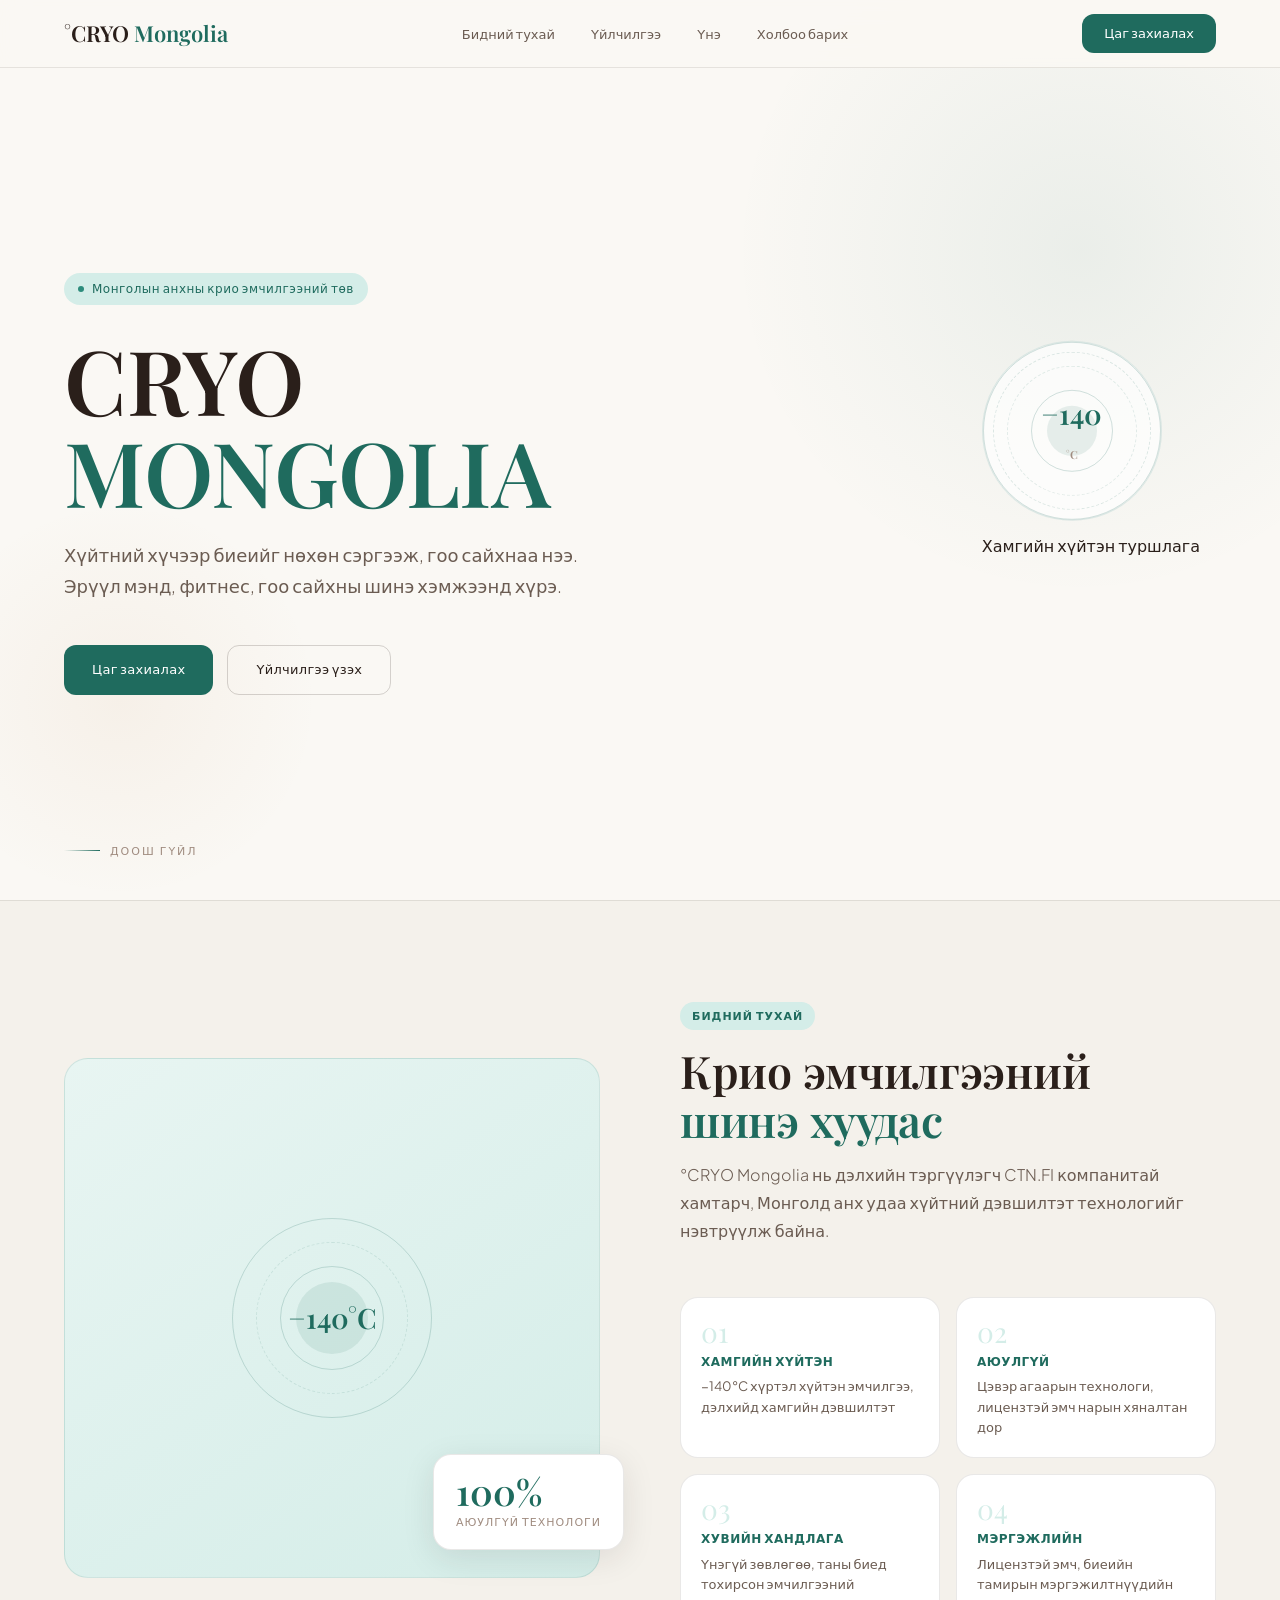
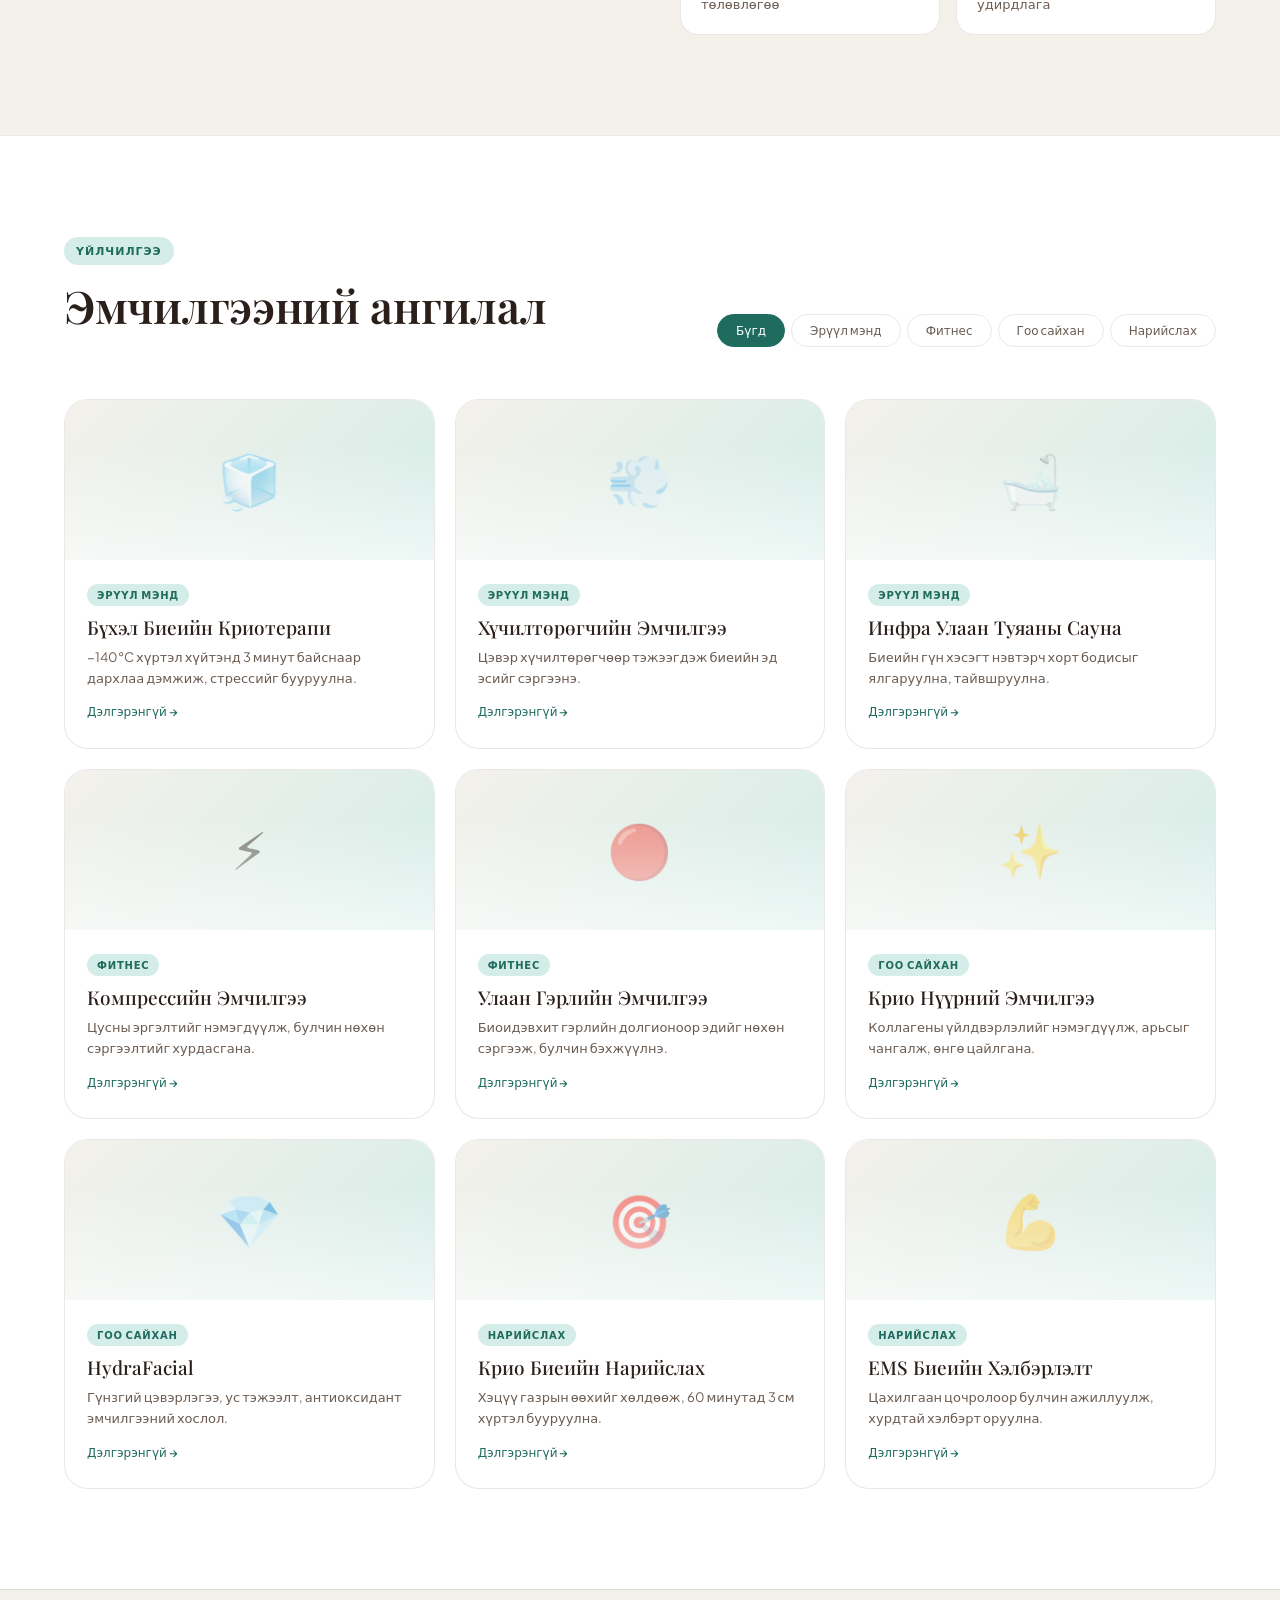
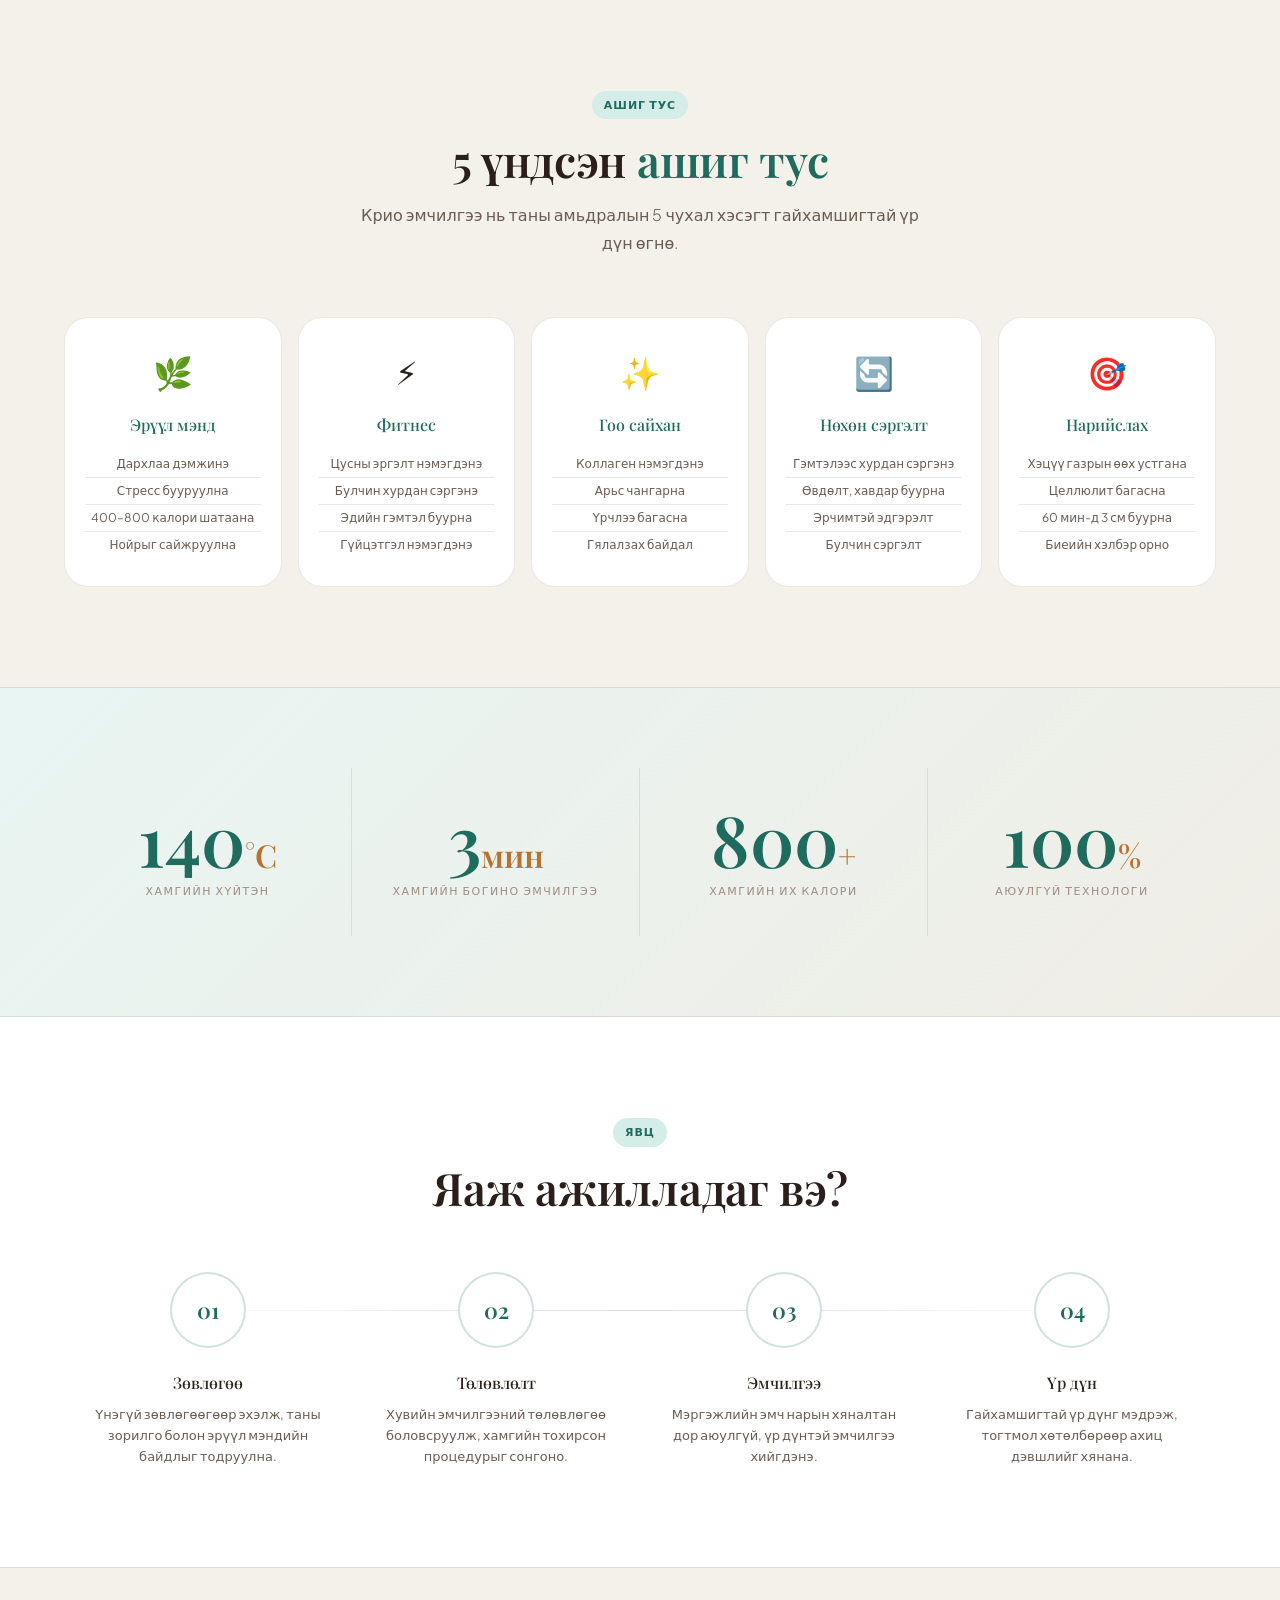
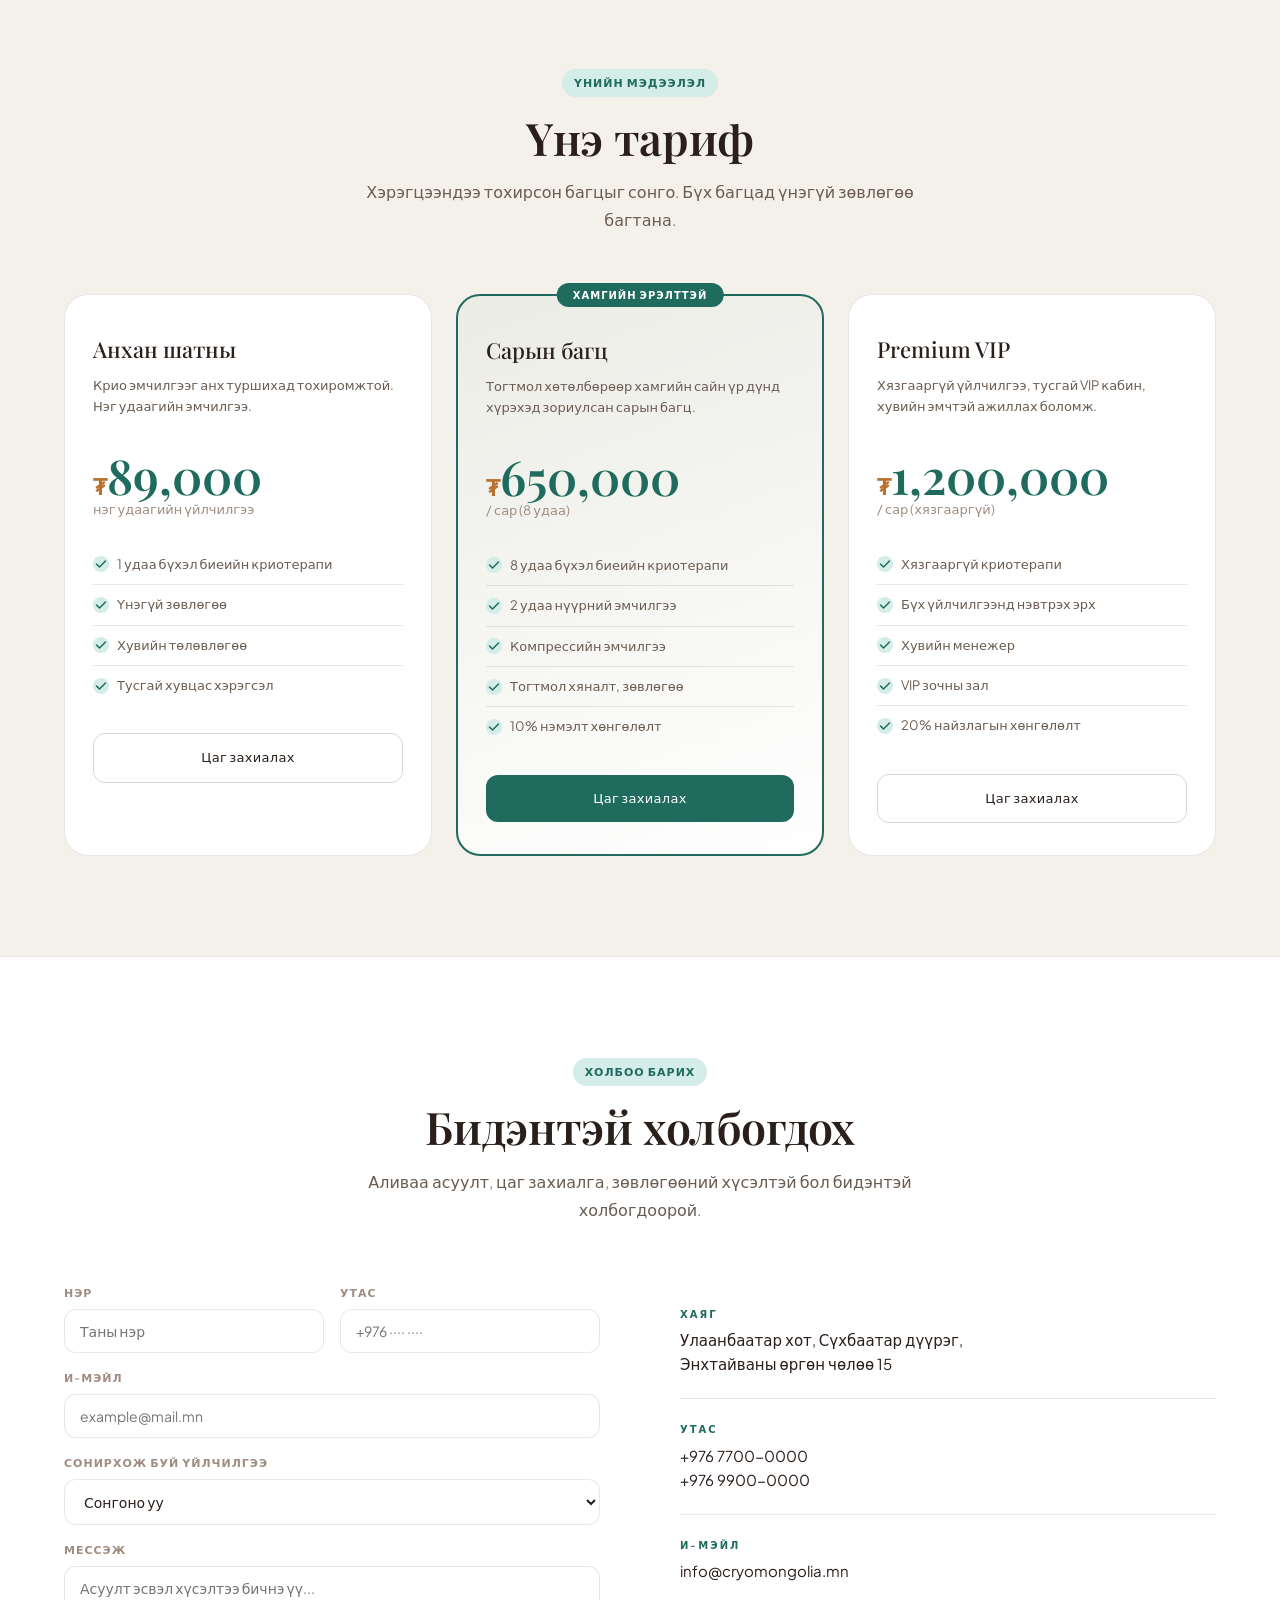
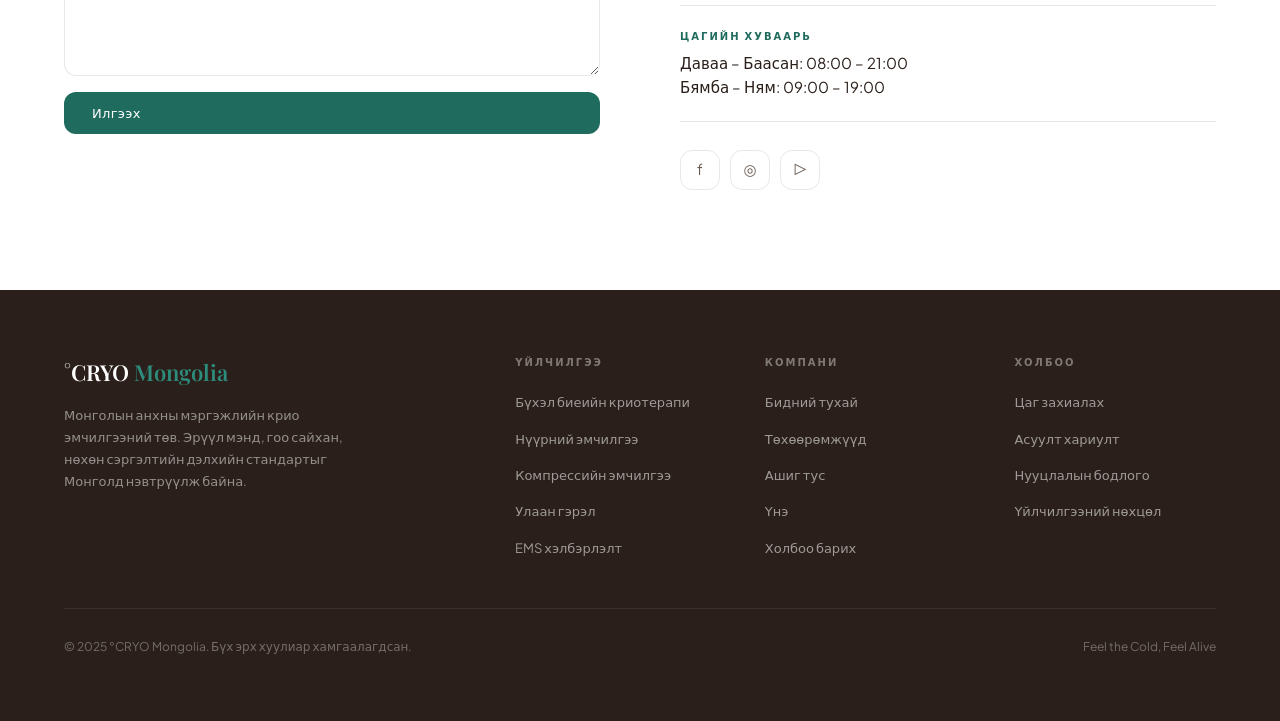
==== index.html @ fc8ba5b4 "Initial Cryo Mongolia website" ====
<!DOCTYPE html>
<html lang="mn">
<head>
  <meta charset="UTF-8"/>
  <meta name="viewport" content="width=device-width,initial-scale=1.0"/>
  <title>°CRYO Mongolia – Эрүүл мэнд · Гоо сайхан · Нөхөн сэргэлт</title>
  <link href="https://fonts.googleapis.com/css2?family=Playfair+Display:wght@400;500;600&family=Plus+Jakarta+Sans:wght@300;400;500;600&display=swap" rel="stylesheet"/>
  <link rel="stylesheet" href="index.css"/>
</head>
<body>

<nav id="navbar">
  <a href="#" class="nav-logo">°CRYO <span>Mongolia</span></a>
  <ul class="nav-links">
    <li><a href="#about">Бидний тухай</a></li>
    <li><a href="#treatments">Үйлчилгээ</a></li>
    <li><a href="#pricing">Үнэ</a></li>
    <li><a href="#contact">Холбоо барих</a></li>
  </ul>
  <a href="#" class="nav-cta" onclick="openModal();return false;">Цаг захиалах</a>
  <div class="hamburger" onclick="toggleMenu()" id="hamburger">
    <span></span><span></span><span></span>
  </div>
</nav>

<div class="mobile-menu" id="mobileMenu">
  <a href="#about" onclick="toggleMenu()">Бидний тухай</a>
  <a href="#treatments" onclick="toggleMenu()">Үйлчилгээ</a>
  <a href="#pricing" onclick="toggleMenu()">Үнэ</a>
  <a href="#contact" onclick="toggleMenu()">Холбоо барих</a>
  <a href="#" class="btn btn-primary" onclick="openModal();toggleMenu();return false;">Цаг захиалах</a>
</div>

<!-- HERO -->
<section class="hero" id="home">
  <div class="hero-bg-shape s1"></div>
  <div class="hero-bg-shape s2"></div>
  <div id="particles" style="position:absolute;inset:0;pointer-events:none;"></div>
  <div class="hero-inner">
    <div class="hero-chip">Монголын анхны крио эмчилгээний төв</div>
    <h1 class="hero-title">CRYO<br><span class="accent">MONGOLIA</span></h1>
    <p class="hero-sub">Хүйтний хүчээр биеийг нөхөн сэргээж, гоо сайхнаа нээ. Эрүүл мэнд, фитнес, гоо сайхны шинэ хэмжээнд хүрэ.</p>
    <div class="hero-actions">
      <a href="#" class="btn btn-primary" onclick="openModal();return false;">Цаг захиалах</a>
      <a href="#treatments" class="btn btn-outline">Үйлчилгээ үзэх</a>
    </div>
  </div>
  <div class="hero-temp-badge">
    <div class="temp-ring">
      <div class="cryo-ring"></div>
      <div class="cryo-ring"></div>
      <div class="cryo-ring"></div>
      <div class="cryo-core">
        <div class="cryo-temp">−140<br><small style="font-size:.4em;color:var(--text-muted)">°C</small></div>
      </div>
    </div>
    <div class="t-unit" style="margin-top:12px;">Хамгийн хүйтэн туршлага</div>
  </div>
  <div class="hero-scroll-hint"><div class="scroll-line"></div>Доош гүйл</div>
</section>

<!-- ABOUT -->
<section class="section alt" id="about">
  <div class="about">
    <div class="about-visual reveal">
      <div class="about-card-main">
        <div class="cryo-anim">
          <div class="cryo-ring"></div><div class="cryo-ring"></div><div class="cryo-ring"></div>
          <div class="cryo-core"><div class="cryo-temp">−140°C</div></div>
        </div>
      </div>
      <div class="about-float-badge">
        <div class="fb-num">100%</div>
        <div class="fb-label">Аюулгүй технологи</div>
      </div>
    </div>
    <div class="reveal">
      <div class="section-chip">Бидний тухай</div>
      <h2 class="section-title">Крио эмчилгээний <span class="accent">шинэ хуудас</span></h2>
      <p class="section-desc">°CRYO Mongolia нь дэлхийн тэргүүлэгч CTN.FI компанитай хамтарч, Монголд анх удаа хүйтний дэвшилтэт технологийг нэвтрүүлж байна.</p>
      <div class="pillars">
        <div class="pillar"><div class="pillar-num">01</div><h4>Хамгийн хүйтэн</h4><p>−140°C хүртэл хүйтэн эмчилгээ, дэлхийд хамгийн дэвшилтэт</p></div>
        <div class="pillar"><div class="pillar-num">02</div><h4>Аюулгүй</h4><p>Цэвэр агаарын технологи, лицензтэй эмч нарын хяналтан дор</p></div>
        <div class="pillar"><div class="pillar-num">03</div><h4>Хувийн хандлага</h4><p>Үнэгүй зөвлөгөө, таны биед тохирсон эмчилгээний төлөвлөгөө</p></div>
        <div class="pillar"><div class="pillar-num">04</div><h4>Мэргэжлийн</h4><p>Лицензтэй эмч, биеийн тамирын мэргэжилтнүүдийн удирдлага</p></div>
      </div>
    </div>
  </div>
</section>

<!-- TREATMENTS -->
<section class="section white" id="treatments">
  <div class="treatments-header reveal">
    <div>
      <div class="section-chip">Үйлчилгээ</div>
      <h2 class="section-title">Эмчилгээний ангилал</h2>
    </div>
    <div class="tab-row">
      <button class="tab-btn active" onclick="filterTreatments('all',this)">Бүгд</button>
      <button class="tab-btn" onclick="filterTreatments('wellness',this)">Эрүүл мэнд</button>
      <button class="tab-btn" onclick="filterTreatments('fitness',this)">Фитнес</button>
      <button class="tab-btn" onclick="filterTreatments('beauty',this)">Гоо сайхан</button>
      <button class="tab-btn" onclick="filterTreatments('slim',this)">Нарийслах</button>
    </div>
  </div>
  <div class="treatment-grid reveal">
    <div class="treatment-card active-card" data-cat="wellness"><div class="card-visual"><span class="card-icon">🧊</span></div><div class="card-body"><span class="card-tag">Эрүүл мэнд</span><div class="card-title">Бүхэл Биеийн Криотерапи</div><p class="card-desc">−140°C хүртэл хүйтэнд 3 минут байснаар дархлаа дэмжиж, стрессийг бууруулна.</p><a class="card-link" href="hub.html">Дэлгэрэнгүй →</a></div></div>
    <div class="treatment-card active-card" data-cat="wellness"><div class="card-visual"><span class="card-icon">💨</span></div><div class="card-body"><span class="card-tag">Эрүүл мэнд</span><div class="card-title">Хүчилтөрөгчийн Эмчилгээ</div><p class="card-desc">Цэвэр хүчилтөрөгчөөр тэжээгдэж биеийн эд эсийг сэргээнэ.</p><a class="card-link" href="hub.html">Дэлгэрэнгүй →</a></div></div>
    <div class="treatment-card active-card" data-cat="wellness"><div class="card-visual"><span class="card-icon">🛁</span></div><div class="card-body"><span class="card-tag">Эрүүл мэнд</span><div class="card-title">Инфра Улаан Туяаны Сауна</div><p class="card-desc">Биеийн гүн хэсэгт нэвтэрч хорт бодисыг ялгаруулна, тайвшруулна.</p><a class="card-link" href="hub.html">Дэлгэрэнгүй →</a></div></div>
    <div class="treatment-card active-card" data-cat="fitness"><div class="card-visual"><span class="card-icon">⚡</span></div><div class="card-body"><span class="card-tag">Фитнес</span><div class="card-title">Компрессийн Эмчилгээ</div><p class="card-desc">Цусны эргэлтийг нэмэгдүүлж, булчин нөхөн сэргээлтийг хурдасгана.</p><a class="card-link" href="hub.html">Дэлгэрэнгүй →</a></div></div>
    <div class="treatment-card active-card" data-cat="fitness"><div class="card-visual"><span class="card-icon">🔴</span></div><div class="card-body"><span class="card-tag">Фитнес</span><div class="card-title">Улаан Гэрлийн Эмчилгээ</div><p class="card-desc">Биоидэвхит гэрлийн долгионоор эдийг нөхөн сэргээж, булчин бэхжүүлнэ.</p><a class="card-link" href="hub.html">Дэлгэрэнгүй →</a></div></div>
    <div class="treatment-card active-card" data-cat="beauty"><div class="card-visual"><span class="card-icon">✨</span></div><div class="card-body"><span class="card-tag">Гоо сайхан</span><div class="card-title">Крио Нүүрний Эмчилгээ</div><p class="card-desc">Коллагены үйлдвэрлэлийг нэмэгдүүлж, арьсыг чангалж, өнгө цайлгана.</p><a class="card-link" href="hub.html">Дэлгэрэнгүй →</a></div></div>
    <div class="treatment-card active-card" data-cat="beauty"><div class="card-visual"><span class="card-icon">💎</span></div><div class="card-body"><span class="card-tag">Гоо сайхан</span><div class="card-title">HydraFacial</div><p class="card-desc">Гүнзгий цэвэрлэгээ, ус тэжээлт, антиоксидант эмчилгээний хослол.</p><a class="card-link" href="hub.html">Дэлгэрэнгүй →</a></div></div>
    <div class="treatment-card active-card" data-cat="slim"><div class="card-visual"><span class="card-icon">🎯</span></div><div class="card-body"><span class="card-tag">Нарийслах</span><div class="card-title">Крио Биеийн Нарийслах</div><p class="card-desc">Хэцүү газрын өөхийг хөлдөөж, 60 минутад 3 см хүртэл бууруулна.</p><a class="card-link" href="hub.html">Дэлгэрэнгүй →</a></div></div>
    <div class="treatment-card active-card" data-cat="slim"><div class="card-visual"><span class="card-icon">💪</span></div><div class="card-body"><span class="card-tag">Нарийслах</span><div class="card-title">EMS Биеийн Хэлбэрлэлт</div><p class="card-desc">Цахилгаан цочролоор булчин ажиллуулж, хурдтай хэлбэрт оруулна.</p><a class="card-link" href="hub.html">Дэлгэрэнгүй →</a></div></div>
  </div>
</section>

<!-- BENEFITS -->
<section class="section alt" id="benefits">
  <div style="text-align:center;" class="reveal">
    <div class="section-chip">Ашиг тус</div>
    <h2 class="section-title">5 үндсэн <span class="accent">ашиг тус</span></h2>
    <p class="section-desc" style="margin:0 auto 0;">Крио эмчилгээ нь таны амьдралын 5 чухал хэсэгт гайхамшигтай үр дүн өгнө.</p>
  </div>
  <div class="benefits-grid reveal">
    <div class="benefit-item"><span class="benefit-icon">🌿</span><div class="benefit-title">Эрүүл мэнд</div><ul class="benefit-list"><li>Дархлаа дэмжинэ</li><li>Стресс бууруулна</li><li>400–800 калори шатаана</li><li>Нойрыг сайжруулна</li></ul></div>
    <div class="benefit-item"><span class="benefit-icon">⚡</span><div class="benefit-title">Фитнес</div><ul class="benefit-list"><li>Цусны эргэлт нэмэгдэнэ</li><li>Булчин хурдан сэргэнэ</li><li>Эдийн гэмтэл буурна</li><li>Гүйцэтгэл нэмэгдэнэ</li></ul></div>
    <div class="benefit-item"><span class="benefit-icon">✨</span><div class="benefit-title">Гоо сайхан</div><ul class="benefit-list"><li>Коллаген нэмэгдэнэ</li><li>Арьс чангарна</li><li>Үрчлээ багасна</li><li>Гялалзах байдал</li></ul></div>
    <div class="benefit-item"><span class="benefit-icon">🔄</span><div class="benefit-title">Нөхөн сэргэлт</div><ul class="benefit-list"><li>Гэмтэлээс хурдан сэргэнэ</li><li>Өвдөлт, хавдар буурна</li><li>Эрчимтэй эдгэрэлт</li><li>Булчин сэргэлт</li></ul></div>
    <div class="benefit-item"><span class="benefit-icon">🎯</span><div class="benefit-title">Нарийслах</div><ul class="benefit-list"><li>Хэцүү газрын өөх устгана</li><li>Целлюлит багасна</li><li>60 мин-д 3 см буурна</li><li>Биеийн хэлбэр орно</li></ul></div>
  </div>
</section>

<!-- STATS -->
<div class="stats">
  <div class="stats-grid reveal">
    <div class="stat-item"><span class="stat-num" data-target="140">0<span class="stat-unit">°C</span></span><div class="stat-label">Хамгийн хүйтэн</div></div>
    <div class="stat-item"><span class="stat-num" data-target="3">0<span class="stat-unit">мин</span></span><div class="stat-label">Хамгийн богино эмчилгээ</div></div>
    <div class="stat-item"><span class="stat-num" data-target="800">0<span class="stat-unit">+</span></span><div class="stat-label">Хамгийн их калори</div></div>
    <div class="stat-item"><span class="stat-num" data-target="100">0<span class="stat-unit">%</span></span><div class="stat-label">Аюулгүй технологи</div></div>
  </div>
</div>

<!-- PROCESS -->
<section class="section white">
  <div style="text-align:center;" class="reveal">
    <div class="section-chip">Явц</div>
    <h2 class="section-title">Яаж ажилладаг вэ?</h2>
  </div>
  <div class="process-steps reveal">
    <div class="process-step"><div class="step-bubble">01</div><h4>Зөвлөгөө</h4><p>Үнэгүй зөвлөгөөгөөр эхэлж, таны зорилго болон эрүүл мэндийн байдлыг тодруулна.</p></div>
    <div class="process-step"><div class="step-bubble">02</div><h4>Төлөвлөлт</h4><p>Хувийн эмчилгээний төлөвлөгөө боловсруулж, хамгийн тохирсон процедурыг сонгоно.</p></div>
    <div class="process-step"><div class="step-bubble">03</div><h4>Эмчилгээ</h4><p>Мэргэжлийн эмч нарын хяналтан дор аюулгүй, үр дүнтэй эмчилгээ хийгдэнэ.</p></div>
    <div class="process-step"><div class="step-bubble">04</div><h4>Үр дүн</h4><p>Гайхамшигтай үр дүнг мэдрэж, тогтмол хөтөлбөрөөр ахиц дэвшлийг хянана.</p></div>
  </div>
</section>

<!-- PRICING -->
<section class="section alt" id="pricing">
  <div style="text-align:center;max-width:600px;margin:0 auto;" class="reveal">
    <div class="section-chip">Үнийн мэдээлэл</div>
    <h2 class="section-title">Үнэ тариф</h2>
    <p class="section-desc" style="margin:0 auto;">Хэрэгцээндээ тохирсон багцыг сонго. Бүх багцад үнэгүй зөвлөгөө багтана.</p>
  </div>
  <div class="pricing-grid reveal">
    <div class="price-card">
      <div class="price-name">Анхан шатны</div>
      <p class="price-desc">Крио эмчилгээг анх туршихад тохиромжтой. Нэг удаагийн эмчилгээ.</p>
      <div class="price-amount"><span class="price-currency">₮</span>89,000</div>
      <div class="price-period">нэг удаагийн үйлчилгээ</div>
      <ul class="price-features"><li>1 удаа бүхэл биеийн криотерапи</li><li>Үнэгүй зөвлөгөө</li><li>Хувийн төлөвлөгөө</li><li>Тусгай хувцас хэрэгсэл</li></ul>
      <a href="#" class="btn btn-outline" style="display:block;text-align:center;" onclick="openModal();return false;">Цаг захиалах</a>
    </div>
    <div class="price-card featured">
      <div class="price-badge-top">Хамгийн эрэлттэй</div>
      <div class="price-name">Сарын багц</div>
      <p class="price-desc">Тогтмол хөтөлбөрөөр хамгийн сайн үр дүнд хүрэхэд зориулсан сарын багц.</p>
      <div class="price-amount"><span class="price-currency">₮</span>650,000</div>
      <div class="price-period">/ сар (8 удаа)</div>
      <ul class="price-features"><li>8 удаа бүхэл биеийн криотерапи</li><li>2 удаа нүүрний эмчилгээ</li><li>Компрессийн эмчилгээ</li><li>Тогтмол хяналт, зөвлөгөө</li><li>10% нэмэлт хөнгөлөлт</li></ul>
      <a href="#" class="btn btn-primary" style="display:block;text-align:center;" onclick="openModal();return false;">Цаг захиалах</a>
    </div>
    <div class="price-card">
      <div class="price-name">Premium VIP</div>
      <p class="price-desc">Хязгааргүй үйлчилгээ, тусгай VIP кабин, хувийн эмчтэй ажиллах боломж.</p>
      <div class="price-amount"><span class="price-currency">₮</span>1,200,000</div>
      <div class="price-period">/ сар (хязгааргүй)</div>
      <ul class="price-features"><li>Хязгааргүй криотерапи</li><li>Бүх үйлчилгээнд нэвтрэх эрх</li><li>Хувийн менежер</li><li>VIP зочны зал</li><li>20% найзлагын хөнгөлөлт</li></ul>
      <a href="#" class="btn btn-outline" style="display:block;text-align:center;" onclick="openModal();return false;">Цаг захиалах</a>
    </div>
  </div>
</section>

<!-- CONTACT -->
<section class="section white" id="contact">
  <div style="text-align:center;max-width:600px;margin:0 auto 16px;" class="reveal">
    <div class="section-chip">Холбоо барих</div>
    <h2 class="section-title">Бидэнтэй холбогдох</h2>
    <p class="section-desc" style="margin:0 auto;">Аливаа асуулт, цаг захиалга, зөвлөгөөний хүсэлтэй бол бидэнтэй холбогдоорой.</p>
  </div>
  <div class="contact-grid reveal">
    <form onsubmit="handleContact(event)">
      <div style="display:grid;grid-template-columns:1fr 1fr;gap:0 16px;">
        <div class="form-group"><label>Нэр</label><input type="text" placeholder="Таны нэр" required/></div>
        <div class="form-group"><label>Утас</label><input type="tel" placeholder="+976 ···· ····"/></div>
      </div>
      <div class="form-group"><label>И-мэйл</label><input type="email" placeholder="example@mail.mn"/></div>
      <div class="form-group"><label>Сонирхож буй үйлчилгээ</label><select><option value="">Сонгоно уу</option><option>Бүхэл биеийн криотерапи</option><option>Нүүрний эмчилгээ</option><option>Биеийн нарийслах</option><option>Улаан гэрлийн эмчилгээ</option><option>Бусад</option></select></div>
      <div class="form-group"><label>Мессэж</label><textarea placeholder="Асуулт эсвэл хүсэлтээ бичнэ үү..."></textarea></div>
      <button type="submit" class="btn btn-primary" style="width:100%;">Илгээх</button>
    </form>
    <div class="contact-info">
      <div class="info-block"><div class="info-label">Хаяг</div><div class="info-value">Улаанбаатар хот, Сүхбаатар дүүрэг,<br>Энхтайваны өргөн чөлөө 15</div></div>
      <div class="info-block"><div class="info-label">Утас</div><div class="info-value">+976 7700-0000<br>+976 9900-0000</div></div>
      <div class="info-block"><div class="info-label">И-мэйл</div><div class="info-value">info@cryomongolia.mn</div></div>
      <div class="info-block"><div class="info-label">Цагийн хуваарь</div><div class="info-value">Даваа – Баасан: 08:00 – 21:00<br>Бямба – Ням: 09:00 – 19:00</div></div>
      <div class="social-row">
        <a class="social-btn" href="#">f</a>
        <a class="social-btn" href="#">◎</a>
        <a class="social-btn" href="#">▷</a>
      </div>
    </div>
  </div>
</section>

<!-- FOOTER -->
<footer>
  <div class="footer-grid">
    <div class="footer-brand">
      <div class="footer-logo">°CRYO <span>Mongolia</span></div>
      <p>Монголын анхны мэргэжлийн крио эмчилгээний төв. Эрүүл мэнд, гоо сайхан, нөхөн сэргэлтийн дэлхийн стандартыг Монголд нэвтрүүлж байна.</p>
    </div>
    <div class="footer-col"><h5>Үйлчилгээ</h5><ul><li><a href="cabin.html">Бүхэл биеийн криотерапи</a></li><li><a href="hub.html">Нүүрний эмчилгээ</a></li><li><a href="hub.html">Компрессийн эмчилгээ</a></li><li><a href="ledpro.html">Улаан гэрэл</a></li><li><a href="hub.html">EMS хэлбэрлэлт</a></li></ul></div>
    <div class="footer-col"><h5>Компани</h5><ul><li><a href="#about">Бидний тухай</a></li><li><a href="hub.html">Төхөөрөмжүүд</a></li><li><a href="#benefits">Ашиг тус</a></li><li><a href="#pricing">Үнэ</a></li><li><a href="#contact">Холбоо барих</a></li></ul></div>
    <div class="footer-col"><h5>Холбоо</h5><ul><li><a href="#" onclick="openModal();return false;">Цаг захиалах</a></li><li><a href="#contact">Асуулт хариулт</a></li><li><a href="#about">Нууцлалын бодлого</a></li><li><a href="#pricing">Үйлчилгээний нөхцөл</a></li></ul></div>
  </div>
  <div class="footer-bottom">
    <p>© 2025 °CRYO Mongolia. Бүх эрх хуулиар хамгаалагдсан.</p>
    <p>Feel the Cold, Feel Alive</p>
  </div>
</footer>

<!-- MODAL -->
<div class="modal-overlay" id="modalOverlay" onclick="closeModalOnBg(event)">
  <div class="modal">
    <button class="modal-close" onclick="closeModal()">✕</button>
    <div class="step-indicator">
      <div class="step-dot active" id="dot1">1</div>
      <div class="step-line" id="line1"></div>
      <div class="step-dot" id="dot2">2</div>
      <div class="step-line" id="line2"></div>
      <div class="step-dot" id="dot3">3</div>
    </div>

    <div class="step-panel active" id="step1">
      <h3 style="font-family:var(--ff-display);font-size:26px;font-weight:600;margin-bottom:4px;">Цаг захиалах</h3>
      <p style="font-size:13px;color:var(--text-muted);margin-bottom:18px;">Огноо болон цагаа сонгоно уу</p>
      <div style="display:grid;grid-template-columns:1fr 1fr;gap:0 12px;">
        <div class="form-group"><label>Нэр</label><input type="text" id="b_name" placeholder="Таны нэр"/></div>
        <div class="form-group"><label>Утас</label><input type="tel" id="b_phone" placeholder="+976 ···· ····"/></div>
      </div>
      <div class="deposit-badge">
        <div class="dep-amount">₮100,000</div>
        <div class="dep-info"><div class="dep-title">Урьдчилгаа төлбөр</div><div class="dep-sub">Цаг баталгаажуулахад шаардлагатай.<br>Үлдэгдлийг ирэхдээ бэлнээр төлнө.</div></div>
      </div>
      <label style="font-size:10px;font-weight:600;letter-spacing:1px;text-transform:uppercase;color:var(--text-muted);">Огноо сонгох</label>
      <div class="date-nav">
        <button class="date-nav-btn" id="datePrevBtn" onclick="shiftDates(-1)" disabled>‹</button>
        <div class="date-tabs" id="dateTabs"></div>
        <button class="date-nav-btn" onclick="shiftDates(1)">›</button>
      </div>
      <label style="font-size:10px;font-weight:600;letter-spacing:1px;text-transform:uppercase;color:var(--text-muted);display:block;margin-top:4px;">Цаг сонгох</label>
      <div class="time-grid" id="timeGrid" style="margin-top:8px;"></div>
      <button class="btn btn-primary" style="width:100%;margin-top:20px;" onclick="goStep2()">Үргэлжлүүлэх →</button>
    </div>

    <div class="step-panel" id="step2">
      <h3 style="font-family:var(--ff-display);font-size:26px;font-weight:600;margin-bottom:4px;">Төлбөр</h3>
      <p style="font-size:13px;color:var(--text-muted);margin-bottom:16px;">Банкаа сонгоод QR код авна уу</p>
      <div class="order-summary">
        <div class="order-row"><span>Огноо</span><span id="sum_date">–</span></div>
        <div class="order-row"><span>Цаг</span><span id="sum_time">–</span></div>
        <div class="order-row"><span>Урьдчилгаа</span><span>₮100,000</span></div>
      </div>
      <label style="font-size:10px;font-weight:600;letter-spacing:1px;text-transform:uppercase;color:var(--text-muted);display:block;margin-bottom:8px;">Банк сонгох</label>
      <div class="bank-grid">
        <div class="bank-btn" onclick="selectBank(this,'khan','Хаан банк')"><div class="bank-logo" style="background:#1a3a8c;">🏦</div><div><div class="bank-name">Хаан банк</div><div class="bank-app">Khan Bank App</div></div></div>
        <div class="bank-btn" onclick="selectBank(this,'golomt','Голомт банк')"><div class="bank-logo" style="background:#c8102e;">🏦</div><div><div class="bank-name">Голомт банк</div><div class="bank-app">Golomt Mobile</div></div></div>
        <div class="bank-btn" onclick="selectBank(this,'tdb','TDB банк')"><div class="bank-logo" style="background:#0d2e6e;">🏦</div><div><div class="bank-name">TDB банк</div><div class="bank-app">TDB Mobile</div></div></div>
        <div class="bank-btn" onclick="selectBank(this,'khas','Хас банк')"><div class="bank-logo" style="background:#006b3c;">🏦</div><div><div class="bank-name">Хас банк</div><div class="bank-app">Xac Mobile</div></div></div>
        <div class="bank-btn" onclick="selectBank(this,'ard','Ардийн банк')"><div class="bank-logo" style="background:#e07b00;">🏦</div><div><div class="bank-name">Ардийн банк</div><div class="bank-app">Ard App</div></div></div>
        <div class="bank-btn" onclick="selectBank(this,'most','Most Money')"><div class="bank-logo" style="background:#5b2dcd;">💜</div><div><div class="bank-name">Most Money</div><div class="bank-app">Most Money App</div></div></div>
        <div class="bank-btn" onclick="selectBank(this,'state','Төрийн банк')"><div class="bank-logo" style="background:#b8960a;">🏦</div><div><div class="bank-name">Төрийн банк</div><div class="bank-app">State Bank App</div></div></div>
        <div class="bank-btn" onclick="selectBank(this,'arig','Ариг банк')"><div class="bank-logo" style="background:#0060b0;">🏦</div><div><div class="bank-name">Ариг банк</div><div class="bank-app">Arig Bank App</div></div></div>
      </div>
      <div style="display:flex;gap:10px;margin-top:20px;">
        <button class="btn btn-outline" style="flex:1;" onclick="goStepNum(1)">← Буцах</button>
        <button class="btn btn-primary" style="flex:2;" onclick="showQR()">QR код авах →</button>
      </div>
    </div>

    <div class="step-panel" id="step2b">
      <div class="qr-screen">
        <div class="qr-bank-name" id="qrBankName">Хаан банк</div>
        <div class="qr-wrap">
          <svg viewBox="0 0 100 100" width="140" height="140" xmlns="http://www.w3.org/2000/svg">
            <rect width="100" height="100" fill="white"/>
            <rect x="5" y="5" width="28" height="28" fill="none" stroke="#333" stroke-width="2.5"/><rect x="10" y="10" width="18" height="18" fill="#333"/>
            <rect x="67" y="5" width="28" height="28" fill="none" stroke="#333" stroke-width="2.5"/><rect x="72" y="10" width="18" height="18" fill="#333"/>
            <rect x="5" y="67" width="28" height="28" fill="none" stroke="#333" stroke-width="2.5"/><rect x="10" y="72" width="18" height="18" fill="#333"/>
            <rect x="40" y="5" width="5" height="5" fill="#333"/><rect x="50" y="5" width="5" height="5" fill="#333"/><rect x="60" y="5" width="5" height="5" fill="#333"/>
            <rect x="40" y="13" width="5" height="5" fill="#333"/><rect x="55" y="13" width="5" height="5" fill="#333"/>
            <rect x="37" y="40" width="5" height="5" fill="#333"/><rect x="47" y="40" width="5" height="5" fill="#333"/><rect x="57" y="40" width="5" height="5" fill="#333"/>
            <rect x="67" y="37" width="5" height="5" fill="#333"/><rect x="77" y="40" width="5" height="5" fill="#333"/>
            <rect x="42" y="50" width="5" height="5" fill="#333"/><rect x="55" y="50" width="5" height="5" fill="#333"/>
            <rect x="40" y="70" width="5" height="5" fill="#333"/><rect x="67" y="70" width="5" height="5" fill="#333"/>
            <rect x="80" y="70" width="5" height="5" fill="#333"/><rect x="73" y="80" width="5" height="5" fill="#333"/>
          </svg>
        </div>
        <div class="qr-amount">Урьдчилгаа: <strong>₮100,000</strong></div>
        <div class="qr-timer">Хүчинтэй: <span id="qrTimer">09:59</span></div>
        <p class="qr-note">Банкны аппликейшнаа нээж QR кодыг уншуулна уу.<br>Төлбөр амжилттай болсны дараа захиалга баталгаажна.</p>
        <button class="btn-ghost" onclick="goStepNum(2)">← Өөр банк сонгох</button>
      </div>
    </div>

    <div class="step-panel" id="step3">
      <div class="success-screen">
        <span class="s-icon">🌿</span>
        <div class="s-title">Амжилттай!</div>
        <p class="s-sub">Таны захиалга баталгаажлаа.<br>Бид тантай удахгүй холбогдох болно.</p>
        <div class="booking-ref"><div class="ref-label">Захиалгын дугаар</div><div class="ref-num" id="bookingRef">CRYO-0000</div></div>
        <div class="s-details" id="confirmDetails"></div>
        <button class="btn btn-primary" style="margin-top:20px;" onclick="closeModal()">Хаах</button>
      </div>
    </div>
  </div>
</div>

<script src="index.js"></script>
<script>
function handleContact(e){e.preventDefault();showToast('Таны хүсэлт амжилттай илгээгдлээ! Бид тантай удахгүй холбогдоно.');e.target.reset();}
</script>
</body>
</html>
---- index.css ----
@import url('https://fonts.googleapis.com/css2?family=Playfair+Display:wght@400;500;600&family=Plus+Jakarta+Sans:wght@300;400;500;600&display=swap');

:root {
  --bg-page:    #faf8f4;
  --bg-surface: #f4f1eb;
  --bg-card:    #ffffff;
  --bg-subtle:  #f9f7f2;
  --text-primary:   #2a1f1a;
  --text-secondary: #6b5c52;
  --text-muted:     #a08c80;
  --accent:         #1f6b5e;
  --accent-soft:    #d4ede8;
  --accent-hover:   #165048;
  --accent-mid:     #2d8c7c;
  --gold:           #b8712e;
  --gold-soft:      #f5e6d3;
  --border:         rgba(42,31,26,.10);
  --border-mid:     rgba(42,31,26,.18);
  --border-strong:  rgba(42,31,26,.28);
  --danger-soft:    #faeaea;
  --danger-text:    #8b2020;
  --warn-soft:      #fdf3e3;
  --warn-text:      #7a4a10;
  --ff-display: 'Playfair Display', Georgia, serif;
  --ff-body:    'Plus Jakarta Sans', system-ui, sans-serif;
  --r-sm: 8px; --r-md: 12px; --r-lg: 18px; --r-xl: 24px;
  --ease: .22s ease;
}

*,*::before,*::after{box-sizing:border-box;margin:0;padding:0}
html{scroll-behavior:smooth}
body{background:var(--bg-page);color:var(--text-primary);font-family:var(--ff-body);font-weight:400;line-height:1.65;overflow-x:hidden;-webkit-font-smoothing:antialiased}
::-webkit-scrollbar{width:5px}
::-webkit-scrollbar-track{background:var(--bg-page)}
::-webkit-scrollbar-thumb{background:var(--accent-soft);border-radius:4px}

nav{position:fixed;top:0;width:100%;z-index:200;padding:0 64px;height:68px;display:flex;align-items:center;justify-content:space-between;background:rgba(250,248,244,.92);backdrop-filter:blur(14px);border-bottom:1px solid var(--border);transition:box-shadow var(--ease)}
nav.scrolled{background:rgba(250,248,244,.97);box-shadow:0 2px 20px rgba(42,31,26,.06)}
.nav-logo{font-family:var(--ff-display);font-size:22px;font-weight:600;color:var(--text-primary);text-decoration:none}
.nav-logo span{color:var(--accent)}
.nav-links{display:flex;gap:36px;list-style:none}
.nav-links a{font-size:13px;font-weight:500;color:var(--text-secondary);text-decoration:none;transition:color var(--ease);position:relative}
.nav-links a::after{content:'';position:absolute;bottom:-4px;left:0;right:0;height:1.5px;background:var(--accent);transform:scaleX(0);transform-origin:right;transition:transform var(--ease)}
.nav-links a:hover{color:var(--accent)}
.nav-links a:hover::after{transform:scaleX(1);transform-origin:left}
.nav-cta{padding:9px 22px;background:var(--accent);color:#fff;font-size:13px;font-weight:500;border-radius:var(--r-md);text-decoration:none;transition:background var(--ease),transform var(--ease)}
.nav-cta:hover{background:var(--accent-hover);transform:translateY(-1px)}
.hamburger{display:none;flex-direction:column;gap:5px;cursor:pointer;padding:4px}
.hamburger span{width:22px;height:1.5px;background:var(--text-primary);display:block;transition:all .3s;border-radius:2px}

.hero{min-height:100vh;display:flex;align-items:center;position:relative;overflow:hidden;padding-top:68px;background:var(--bg-page)}
.hero-bg-shape{position:absolute;border-radius:50%;pointer-events:none}
.hero-bg-shape.s1{width:700px;height:700px;background:radial-gradient(circle,rgba(31,107,94,.07) 0%,transparent 70%);top:-100px;right:-150px}
.hero-bg-shape.s2{width:400px;height:400px;background:radial-gradient(circle,rgba(184,113,46,.06) 0%,transparent 70%);bottom:0;left:-80px}
.hero-inner{position:relative;z-index:2;padding:80px 64px;max-width:780px}
.hero-chip{display:inline-flex;align-items:center;gap:8px;padding:6px 14px;background:var(--accent-soft);color:var(--accent);font-size:12px;font-weight:500;letter-spacing:.5px;border-radius:99px;margin-bottom:28px;opacity:0;animation:fadeUp .7s .1s forwards}
.hero-chip::before{content:'';width:6px;height:6px;background:var(--accent-mid);border-radius:50%;flex-shrink:0}
.hero-title{font-family:var(--ff-display);font-size:clamp(48px,7vw,96px);font-weight:600;line-height:1.02;letter-spacing:-.5px;color:var(--text-primary);margin-bottom:24px;opacity:0;animation:fadeUp .7s .25s forwards}
.hero-title .accent{color:var(--accent)}
.hero-title em{font-style:italic;color:var(--gold)}
.hero-sub{font-size:18px;font-weight:300;line-height:1.7;color:var(--text-secondary);max-width:540px;margin-bottom:44px;opacity:0;animation:fadeUp .7s .4s forwards}
.hero-actions{display:flex;gap:14px;flex-wrap:wrap;opacity:0;animation:fadeUp .7s .55s forwards}
.hero-temp-badge{position:absolute;right:80px;top:50%;transform:translateY(-50%);text-align:center;z-index:2;opacity:0;animation:fadeIn 1s .9s forwards}
.temp-ring{width:180px;height:180px;border-radius:50%;border:1.5px solid rgba(31,107,94,.15);display:flex;flex-direction:column;align-items:center;justify-content:center;position:relative;background:rgba(255,255,255,.7)}
.temp-ring::before{content:'';position:absolute;inset:10px;border-radius:50%;border:1px dashed rgba(31,107,94,.15)}
.temp-ring .t-num{font-family:var(--ff-display);font-size:44px;font-weight:600;color:var(--accent);line-height:1}
.temp-ring .t-unit{font-size:12px;color:var(--text-muted);letter-spacing:2px;margin-top:4px}
.hero-scroll-hint{position:absolute;bottom:40px;left:64px;display:flex;align-items:center;gap:10px;font-size:11px;letter-spacing:2px;text-transform:uppercase;color:var(--text-muted);opacity:0;animation:fadeIn .8s 1.1s forwards}
.scroll-line{width:36px;height:1px;background:linear-gradient(90deg,transparent,var(--accent))}

.btn{display:inline-flex;align-items:center;gap:8px;padding:13px 28px;font-family:var(--ff-body);font-size:13px;font-weight:500;letter-spacing:.3px;border-radius:var(--r-md);text-decoration:none;cursor:pointer;border:none;transition:all var(--ease);white-space:nowrap}
.btn-primary{background:var(--accent);color:#fff}
.btn-primary:hover{background:var(--accent-hover);transform:translateY(-2px);box-shadow:0 8px 24px rgba(31,107,94,.2)}
.btn-outline{background:transparent;color:var(--text-primary);border:1.5px solid var(--border-mid)}
.btn-outline:hover{border-color:var(--accent);color:var(--accent);transform:translateY(-2px)}
.btn-gold{background:var(--gold);color:#fff}
.btn-gold:hover{background:#9c5e22;transform:translateY(-2px)}

.section{padding:100px 64px}
.section.alt{background:var(--bg-surface)}
.section.white{background:#fff}
section+section{border-top:1px solid var(--border)}

.section-chip{display:inline-flex;align-items:center;gap:6px;padding:5px 12px;background:var(--accent-soft);color:var(--accent);font-size:11px;font-weight:600;letter-spacing:1px;text-transform:uppercase;border-radius:99px;margin-bottom:16px}
.section-title{font-family:var(--ff-display);font-size:clamp(28px,3.5vw,52px);font-weight:600;line-height:1.1;letter-spacing:-.3px;color:var(--text-primary);margin-bottom:16px}
.section-title .accent{color:var(--accent)}
.section-desc{font-size:16px;font-weight:300;line-height:1.75;color:var(--text-secondary);max-width:580px;margin-bottom:52px}

.about{display:grid;grid-template-columns:1fr 1fr;gap:80px;align-items:center}
.about-visual{position:relative;height:520px;border-radius:var(--r-xl);overflow:visible}
.about-card-main{position:absolute;inset:0;background:linear-gradient(145deg,#e8f5f2,#d4ede8);border-radius:var(--r-xl);border:1.5px solid rgba(31,107,94,.12);display:flex;align-items:center;justify-content:center;overflow:hidden}
.cryo-anim{width:200px;height:200px;position:relative}
.cryo-ring{position:absolute;border-radius:50%;border:1.5px solid rgba(31,107,94,.2);animation:spin linear infinite}
.cryo-ring:nth-child(1){inset:0;animation-duration:18s}
.cryo-ring:nth-child(2){inset:24px;animation-duration:12s;animation-direction:reverse;border-style:dashed;border-color:rgba(31,107,94,.12)}
.cryo-ring:nth-child(3){inset:48px;animation-duration:8s}
.cryo-core{position:absolute;inset:64px;background:rgba(31,107,94,.1);border-radius:50%;display:flex;align-items:center;justify-content:center}
.cryo-temp{font-family:var(--ff-display);font-size:28px;font-weight:600;color:var(--accent);text-align:center;line-height:1.2}
@keyframes spin{to{transform:rotate(360deg)}}
.about-float-badge{position:absolute;bottom:28px;right:-24px;background:#fff;border:1.5px solid var(--border);border-radius:var(--r-lg);padding:18px 22px;box-shadow:0 8px 32px rgba(42,31,26,.1)}
.fb-num{font-family:var(--ff-display);font-size:36px;font-weight:600;color:var(--accent);line-height:1}
.fb-label{font-size:11px;font-weight:500;color:var(--text-muted);letter-spacing:1px;text-transform:uppercase;margin-top:4px}
.pillars{display:grid;grid-template-columns:1fr 1fr;gap:16px;margin-top:44px}
.pillar{padding:20px;background:var(--bg-card);border:1.5px solid var(--border);border-radius:var(--r-lg);transition:border-color var(--ease),box-shadow var(--ease)}
.pillar:hover{border-color:var(--accent-soft);box-shadow:0 4px 20px rgba(31,107,94,.08)}
.pillar-num{font-family:var(--ff-display);font-size:28px;font-weight:400;color:var(--accent-soft);line-height:1;margin-bottom:6px}
.pillar h4{font-size:12px;font-weight:600;color:var(--accent);letter-spacing:.5px;margin-bottom:5px;text-transform:uppercase}
.pillar p{font-size:13px;color:var(--text-secondary);line-height:1.55}

.tab-row{display:flex;gap:6px;flex-wrap:wrap}
.tab-btn{padding:8px 18px;background:transparent;border:1.5px solid var(--border);border-radius:99px;font-family:var(--ff-body);font-size:12px;font-weight:500;color:var(--text-secondary);cursor:pointer;transition:all var(--ease)}
.tab-btn:hover,.tab-btn.active{background:var(--accent);border-color:var(--accent);color:#fff}
.treatments-header{display:flex;justify-content:space-between;align-items:flex-end;margin-bottom:52px;flex-wrap:wrap;gap:20px}
.treatment-grid{display:grid;grid-template-columns:repeat(auto-fill,minmax(280px,1fr));gap:20px}
.treatment-card{background:var(--bg-card);border:1.5px solid var(--border);border-radius:var(--r-xl);overflow:hidden;cursor:pointer;transition:all var(--ease);display:none}
.treatment-card.active-card{display:block}
.treatment-card:hover{border-color:rgba(31,107,94,.3);transform:translateY(-4px);box-shadow:0 12px 40px rgba(42,31,26,.1)}
.card-visual{height:160px;background:linear-gradient(135deg,var(--bg-surface),var(--accent-soft));display:flex;align-items:center;justify-content:center;position:relative;overflow:hidden}
.card-visual::after{content:'';position:absolute;inset:0;background:linear-gradient(to bottom,transparent 30%,rgba(255,255,255,.6))}
.card-icon{font-size:52px;opacity:.5;transition:all var(--ease)}
.treatment-card:hover .card-icon{opacity:.75;transform:scale(1.1)}
.card-body{padding:20px 22px 24px}
.card-tag{display:inline-block;padding:3px 10px;background:var(--accent-soft);color:var(--accent);font-size:10px;font-weight:600;letter-spacing:.8px;text-transform:uppercase;border-radius:99px;margin-bottom:10px}
.card-title{font-family:var(--ff-display);font-size:19px;font-weight:500;color:var(--text-primary);margin-bottom:7px;line-height:1.25}
.card-desc{font-size:13px;color:var(--text-secondary);line-height:1.6}
.card-link{display:inline-flex;align-items:center;gap:5px;margin-top:14px;font-size:12px;font-weight:500;color:var(--accent);text-decoration:none;transition:gap var(--ease)}
.card-link:hover{gap:9px}

.benefits-grid{display:grid;grid-template-columns:repeat(5,1fr);gap:16px;margin-top:60px}
.benefit-item{padding:28px 20px;background:var(--bg-card);border:1.5px solid var(--border);border-radius:var(--r-xl);text-align:center;transition:all var(--ease)}
.benefit-item:hover{border-color:rgba(31,107,94,.25);transform:translateY(-5px);box-shadow:0 8px 28px rgba(42,31,26,.08)}
.benefit-icon{font-size:32px;margin-bottom:14px;display:block}
.benefit-title{font-family:var(--ff-display);font-size:16px;font-weight:500;color:var(--accent);margin-bottom:12px}
.benefit-list{list-style:none}
.benefit-list li{font-size:12px;color:var(--text-secondary);padding:4px 0;border-bottom:1px solid var(--border);line-height:1.5}
.benefit-list li:last-child{border:none}

.stats{padding:80px 64px;background:linear-gradient(135deg,#e8f5f2 0%,#f0ede6 100%);border-top:1px solid var(--border);border-bottom:1px solid var(--border)}
.stats-grid{display:grid;grid-template-columns:repeat(4,1fr);gap:0}
.stat-item{text-align:center;padding:36px 20px;border-right:1px solid rgba(31,107,94,.12)}
.stat-item:last-child{border-right:none}
.stat-num{font-family:var(--ff-display);font-size:clamp(44px,5.5vw,72px);font-weight:600;color:var(--accent);line-height:1;display:block}
.stat-unit{font-size:.45em;color:var(--gold)}
.stat-label{font-size:11px;font-weight:500;letter-spacing:1.5px;color:var(--text-muted);text-transform:uppercase;margin-top:8px}

.process-steps{display:grid;grid-template-columns:repeat(4,1fr);gap:0;margin-top:60px;position:relative}
.process-steps::before{content:'';position:absolute;top:38px;left:8%;right:8%;height:1.5px;background:linear-gradient(90deg,transparent,rgba(31,107,94,.2),transparent)}
.process-step{text-align:center;padding:0 20px;position:relative}
.step-bubble{width:76px;height:76px;border-radius:50%;border:2px solid rgba(31,107,94,.2);background:var(--bg-card);display:flex;align-items:center;justify-content:center;margin:0 auto 22px;font-family:var(--ff-display);font-size:22px;font-weight:600;color:var(--accent);position:relative;z-index:1;transition:all var(--ease)}
.process-step:hover .step-bubble{background:var(--accent);color:#fff;border-color:var(--accent);box-shadow:0 8px 24px rgba(31,107,94,.22)}
.process-step h4{font-family:var(--ff-display);font-size:16px;font-weight:500;color:var(--text-primary);margin-bottom:8px}
.process-step p{font-size:13px;color:var(--text-secondary);line-height:1.6}

.pricing-grid{display:grid;grid-template-columns:repeat(3,1fr);gap:24px;margin-top:60px}
.price-card{background:var(--bg-card);border:1.5px solid var(--border);border-radius:var(--r-xl);padding:36px 28px 32px;position:relative;transition:all var(--ease)}
.price-card.featured{border-color:var(--accent);border-width:2px;background:linear-gradient(160deg,rgba(31,107,94,.04),#fff)}
.price-card:hover{transform:translateY(-5px);box-shadow:0 16px 48px rgba(42,31,26,.1)}
.price-badge-top{position:absolute;top:-13px;left:50%;transform:translateX(-50%);background:var(--accent);color:#fff;font-size:10px;font-weight:600;letter-spacing:1px;text-transform:uppercase;padding:4px 16px;border-radius:99px;white-space:nowrap}
.price-name{font-family:var(--ff-display);font-size:22px;font-weight:500;color:var(--text-primary);margin-bottom:8px}
.price-desc{font-size:13px;color:var(--text-secondary);line-height:1.6;margin-bottom:24px;min-height:52px}
.price-amount{font-family:var(--ff-display);font-size:48px;font-weight:600;color:var(--accent);line-height:1}
.price-currency{font-size:22px;color:var(--gold)}
.price-period{font-size:13px;color:var(--text-muted);margin-bottom:24px}
.price-features{list-style:none;margin-bottom:28px}
.price-features li{font-size:13px;color:var(--text-secondary);padding:9px 0;border-bottom:1px solid var(--border);display:flex;align-items:center;gap:8px}
.price-features li:last-child{border:none}
.price-features li::before{content:'';width:16px;height:16px;background:var(--accent-soft);border-radius:50%;flex-shrink:0;background-image:url("data:image/svg+xml,%3Csvg xmlns='http://www.w3.org/2000/svg' viewBox='0 0 16 16'%3E%3Cpath d='M3.5 8l3 3 6-6' stroke='%231f6b5e' stroke-width='1.5' fill='none' stroke-linecap='round' stroke-linejoin='round'/%3E%3C/svg%3E")}

.contact-grid{display:grid;grid-template-columns:1fr 1fr;gap:80px;margin-top:60px}
.form-group{display:flex;flex-direction:column;gap:7px;margin-bottom:16px}
.form-group label{font-size:11px;font-weight:600;letter-spacing:1px;text-transform:uppercase;color:var(--text-muted)}
.form-group input,.form-group select,.form-group textarea{background:var(--bg-card);border:1.5px solid var(--border);color:var(--text-primary);font-family:var(--ff-body);font-size:14px;padding:12px 15px;border-radius:var(--r-md);transition:border-color var(--ease),box-shadow var(--ease);outline:none}
.form-group input:focus,.form-group select:focus,.form-group textarea:focus{border-color:var(--accent);box-shadow:0 0 0 3px rgba(31,107,94,.1)}
.form-group textarea{resize:vertical;min-height:110px}
.info-block{padding:22px 0;border-bottom:1px solid var(--border)}
.info-block:last-of-type{border:none}
.info-label{font-size:10px;font-weight:600;letter-spacing:2px;text-transform:uppercase;color:var(--accent);margin-bottom:6px}
.info-value{font-size:15px;color:var(--text-primary);line-height:1.6}
.social-row{display:flex;gap:10px;margin-top:28px}
.social-btn{width:40px;height:40px;border:1.5px solid var(--border);border-radius:var(--r-md);display:flex;align-items:center;justify-content:center;color:var(--text-secondary);font-size:15px;text-decoration:none;transition:all var(--ease)}
.social-btn:hover{border-color:var(--accent);color:var(--accent);background:var(--accent-soft)}

footer{background:var(--text-primary);color:rgba(255,255,255,.7);padding:64px}
.footer-grid{display:grid;grid-template-columns:2fr 1fr 1fr 1fr;gap:48px;margin-bottom:48px}
.footer-logo{font-family:var(--ff-display);font-size:22px;font-weight:600;color:#fff}
.footer-logo span{color:var(--accent-mid)}
.footer-brand p{font-size:13px;line-height:1.7;margin-top:14px;max-width:280px;color:rgba(255,255,255,.5)}
.footer-col h5{font-size:10px;font-weight:600;letter-spacing:2px;text-transform:uppercase;color:rgba(255,255,255,.4);margin-bottom:18px}
.footer-col ul{list-style:none;display:flex;flex-direction:column;gap:10px}
.footer-col a{font-size:13px;color:rgba(255,255,255,.55);text-decoration:none;transition:color var(--ease)}
.footer-col a:hover{color:rgba(255,255,255,.9)}
.footer-bottom{padding-top:28px;border-top:1px solid rgba(255,255,255,.08);display:flex;justify-content:space-between;align-items:center;flex-wrap:wrap;gap:10px}
.footer-bottom p{font-size:12px;color:rgba(255,255,255,.35)}

.modal-overlay{position:fixed;inset:0;background:rgba(42,31,26,.5);backdrop-filter:blur(6px);z-index:300;display:flex;align-items:center;justify-content:center;padding:20px;opacity:0;pointer-events:none;transition:opacity .3s}
.modal-overlay.open{opacity:1;pointer-events:auto}
.modal{background:var(--bg-card);border:1.5px solid var(--border);border-radius:var(--r-xl);padding:44px;max-width:520px;width:100%;max-height:92vh;overflow-y:auto;transform:translateY(16px) scale(.98);transition:transform .3s;position:relative}
.modal::-webkit-scrollbar{width:4px}
.modal::-webkit-scrollbar-thumb{background:var(--accent-soft);border-radius:4px}
.modal-overlay.open .modal{transform:translateY(0) scale(1)}
.modal-close{position:absolute;top:18px;right:20px;background:var(--bg-surface);border:none;width:32px;height:32px;border-radius:50%;font-size:16px;color:var(--text-muted);cursor:pointer;display:flex;align-items:center;justify-content:center;transition:all var(--ease)}
.modal-close:hover{background:var(--accent-soft);color:var(--accent)}
.step-indicator{display:flex;align-items:center;gap:0;margin-bottom:28px}
.step-dot{width:30px;height:30px;border-radius:50%;border:1.5px solid var(--border-mid);display:flex;align-items:center;justify-content:center;font-size:12px;font-weight:600;color:var(--text-muted);flex-shrink:0;transition:all .3s}
.step-dot.active{border-color:var(--accent);color:var(--accent);background:var(--accent-soft)}
.step-dot.done{background:var(--accent);border-color:var(--accent);color:#fff}
.step-line{flex:1;height:1.5px;background:var(--border);transition:background .3s}
.step-line.done{background:var(--accent)}
.step-panel{display:none}
.step-panel.active{display:block}
.deposit-badge{display:flex;align-items:center;gap:14px;padding:14px 18px;background:var(--accent-soft);border-radius:var(--r-lg);border:1.5px solid rgba(31,107,94,.2);margin:18px 0}
.dep-amount{font-family:var(--ff-display);font-size:28px;font-weight:600;color:var(--accent);flex-shrink:0}
.dep-info .dep-title{font-size:13px;font-weight:500;color:var(--text-primary)}
.dep-info .dep-sub{font-size:12px;color:var(--text-muted);margin-top:2px}
.date-nav{display:flex;align-items:stretch;border:1.5px solid var(--border);border-radius:var(--r-md);overflow:hidden;margin:8px 0 14px;background:var(--bg-card)}
.date-nav-btn{width:36px;flex-shrink:0;background:var(--bg-surface);border:none;color:var(--accent);font-size:18px;cursor:pointer;transition:background var(--ease)}
.date-nav-btn:hover:not(:disabled){background:var(--accent-soft)}
.date-nav-btn:disabled{color:var(--text-muted);cursor:not-allowed}
.date-tabs{display:flex;flex:1;overflow:hidden}
.date-tab{flex:1;padding:10px 6px;cursor:pointer;text-align:center;border-right:1px solid var(--border);transition:all var(--ease);user-select:none}
.date-tab:last-child{border-right:none}
.date-tab:hover:not(.selected){background:var(--bg-subtle)}
.date-tab.selected{background:var(--accent-soft)}
.date-tab .dt-wd{font-size:9px;font-weight:600;color:var(--text-muted);text-transform:uppercase;letter-spacing:.5px}
.date-tab .dt-d{font-size:17px;font-weight:600;color:var(--text-primary);line-height:1.2}
.date-tab .dt-m{font-size:9px;color:var(--text-muted)}
.date-tab.selected .dt-d,.date-tab.selected .dt-wd{color:var(--accent)}
.time-grid{display:grid;grid-template-columns:repeat(4,1fr);gap:6px;margin-top:8px}
.time-slot{padding:10px 4px;text-align:center;font-size:12px;font-weight:500;border:1.5px solid var(--border);border-radius:var(--r-sm);background:var(--bg-card);color:var(--text-secondary);cursor:pointer;transition:all var(--ease);user-select:none}
.time-slot:hover:not(.booked){border-color:var(--accent);color:var(--accent);background:var(--accent-soft)}
.time-slot.selected{border-color:var(--accent);color:var(--accent);background:var(--accent-soft)}
.time-slot.booked{opacity:.3;cursor:not-allowed;text-decoration:line-through}
.order-summary{border:1.5px solid var(--border);border-radius:var(--r-lg);background:var(--bg-surface);overflow:hidden;margin-bottom:18px}
.order-row{display:flex;justify-content:space-between;padding:10px 16px;font-size:13px;color:var(--text-secondary);border-bottom:1px solid var(--border)}
.order-row:last-child{border:none;font-weight:600;color:var(--text-primary)}
.order-row:last-child span:last-child{color:var(--accent);font-size:15px}
.bank-grid{display:grid;grid-template-columns:1fr 1fr;gap:8px}
.bank-btn{padding:13px 14px;border:1.5px solid var(--border);border-radius:var(--r-md);cursor:pointer;transition:all var(--ease);background:var(--bg-card);display:flex;align-items:center;gap:10px}
.bank-btn:hover{border-color:var(--accent);background:var(--accent-soft)}
.bank-btn.selected{border-color:var(--accent);background:var(--accent-soft)}
.bank-logo{width:34px;height:34px;border-radius:var(--r-sm);flex-shrink:0;display:flex;align-items:center;justify-content:center;font-size:16px}
.bank-name{font-size:13px;font-weight:500;color:var(--text-primary)}
.bank-app{font-size:10px;color:var(--text-muted);margin-top:1px}
.qr-screen{text-align:center;padding:8px 0}
.qr-bank-name{font-family:var(--ff-display);font-size:20px;font-weight:500;color:var(--text-primary);margin-bottom:18px}
.qr-wrap{width:160px;height:160px;background:white;border:1.5px solid var(--border);border-radius:var(--r-lg);margin:0 auto 16px;display:flex;align-items:center;justify-content:center;padding:10px}
.qr-amount{font-size:14px;color:var(--text-secondary);margin-bottom:6px}
.qr-amount strong{color:var(--accent);font-size:18px}
.qr-timer{font-size:12px;color:var(--text-muted)}
.qr-timer span{color:var(--gold);font-weight:600;font-size:14px}
.qr-note{font-size:12px;color:var(--text-muted);line-height:1.7;margin:12px 0 6px}
.btn-ghost{background:none;border:none;color:var(--text-muted);font-size:11px;letter-spacing:1px;text-transform:uppercase;cursor:pointer;margin-top:8px;transition:color var(--ease);font-family:var(--ff-body)}
.btn-ghost:hover{color:var(--accent)}
.success-screen{text-align:center;padding:12px 0 4px}
.s-icon{font-size:56px;display:block;margin-bottom:14px;animation:pop .5s ease}
@keyframes pop{0%{transform:scale(0)}70%{transform:scale(1.15)}100%{transform:scale(1)}}
.s-title{font-family:var(--ff-display);font-size:28px;font-weight:600;color:var(--accent);margin-bottom:8px}
.s-sub{font-size:14px;color:var(--text-secondary);line-height:1.7}
.booking-ref{display:inline-block;margin:18px auto;padding:14px 28px;background:var(--accent-soft);border:1.5px solid rgba(31,107,94,.2);border-radius:var(--r-lg)}
.ref-label{font-size:10px;letter-spacing:3px;color:var(--text-muted);text-transform:uppercase}
.ref-num{font-family:var(--ff-display);font-size:28px;font-weight:600;color:var(--accent);letter-spacing:4px}
.s-details{font-size:13px;color:var(--text-secondary);line-height:1.9}

.mobile-menu{display:none;position:fixed;inset:0;background:var(--bg-page);z-index:199;flex-direction:column;align-items:center;justify-content:center;gap:28px}
.mobile-menu.open{display:flex}
.mobile-menu a{font-family:var(--ff-display);font-size:32px;font-weight:500;color:var(--text-primary);text-decoration:none;transition:color var(--ease)}
.mobile-menu a:hover{color:var(--accent)}

@keyframes fadeUp{from{opacity:0;transform:translateY(22px)}to{opacity:1;transform:translateY(0)}}
@keyframes fadeIn{from{opacity:0}to{opacity:1}}
.reveal{opacity:0;transform:translateY(28px);transition:opacity .65s ease,transform .65s ease}
.reveal.visible{opacity:1;transform:translateY(0)}
.reveal-delay-1{transition-delay:.1s}
.reveal-delay-2{transition-delay:.2s}
.reveal-delay-3{transition-delay:.3s}

@media(max-width:1100px){nav{padding:0 32px}.nav-links,.nav-cta{display:none}.hamburger{display:flex}.section{padding:70px 32px}.hero-inner{padding:80px 32px}.hero-temp-badge{display:none}.hero-scroll-hint{left:32px}.about{grid-template-columns:1fr}.about-visual{height:300px}.benefits-grid{grid-template-columns:repeat(2,1fr)}.stats-grid{grid-template-columns:repeat(2,1fr)}.stat-item{border-right:none;border-bottom:1px solid rgba(31,107,94,.12)}.pricing-grid{grid-template-columns:1fr}.process-steps{grid-template-columns:1fr 1fr}.process-steps::before{display:none}.contact-grid{grid-template-columns:1fr}.footer-grid{grid-template-columns:1fr 1fr}.stats{padding:60px 32px}footer{padding:48px 32px}}
@media(max-width:640px){.hero-title{font-size:44px}.benefits-grid{grid-template-columns:1fr}.process-steps{grid-template-columns:1fr}.footer-grid{grid-template-columns:1fr}.modal{padding:28px 20px}}
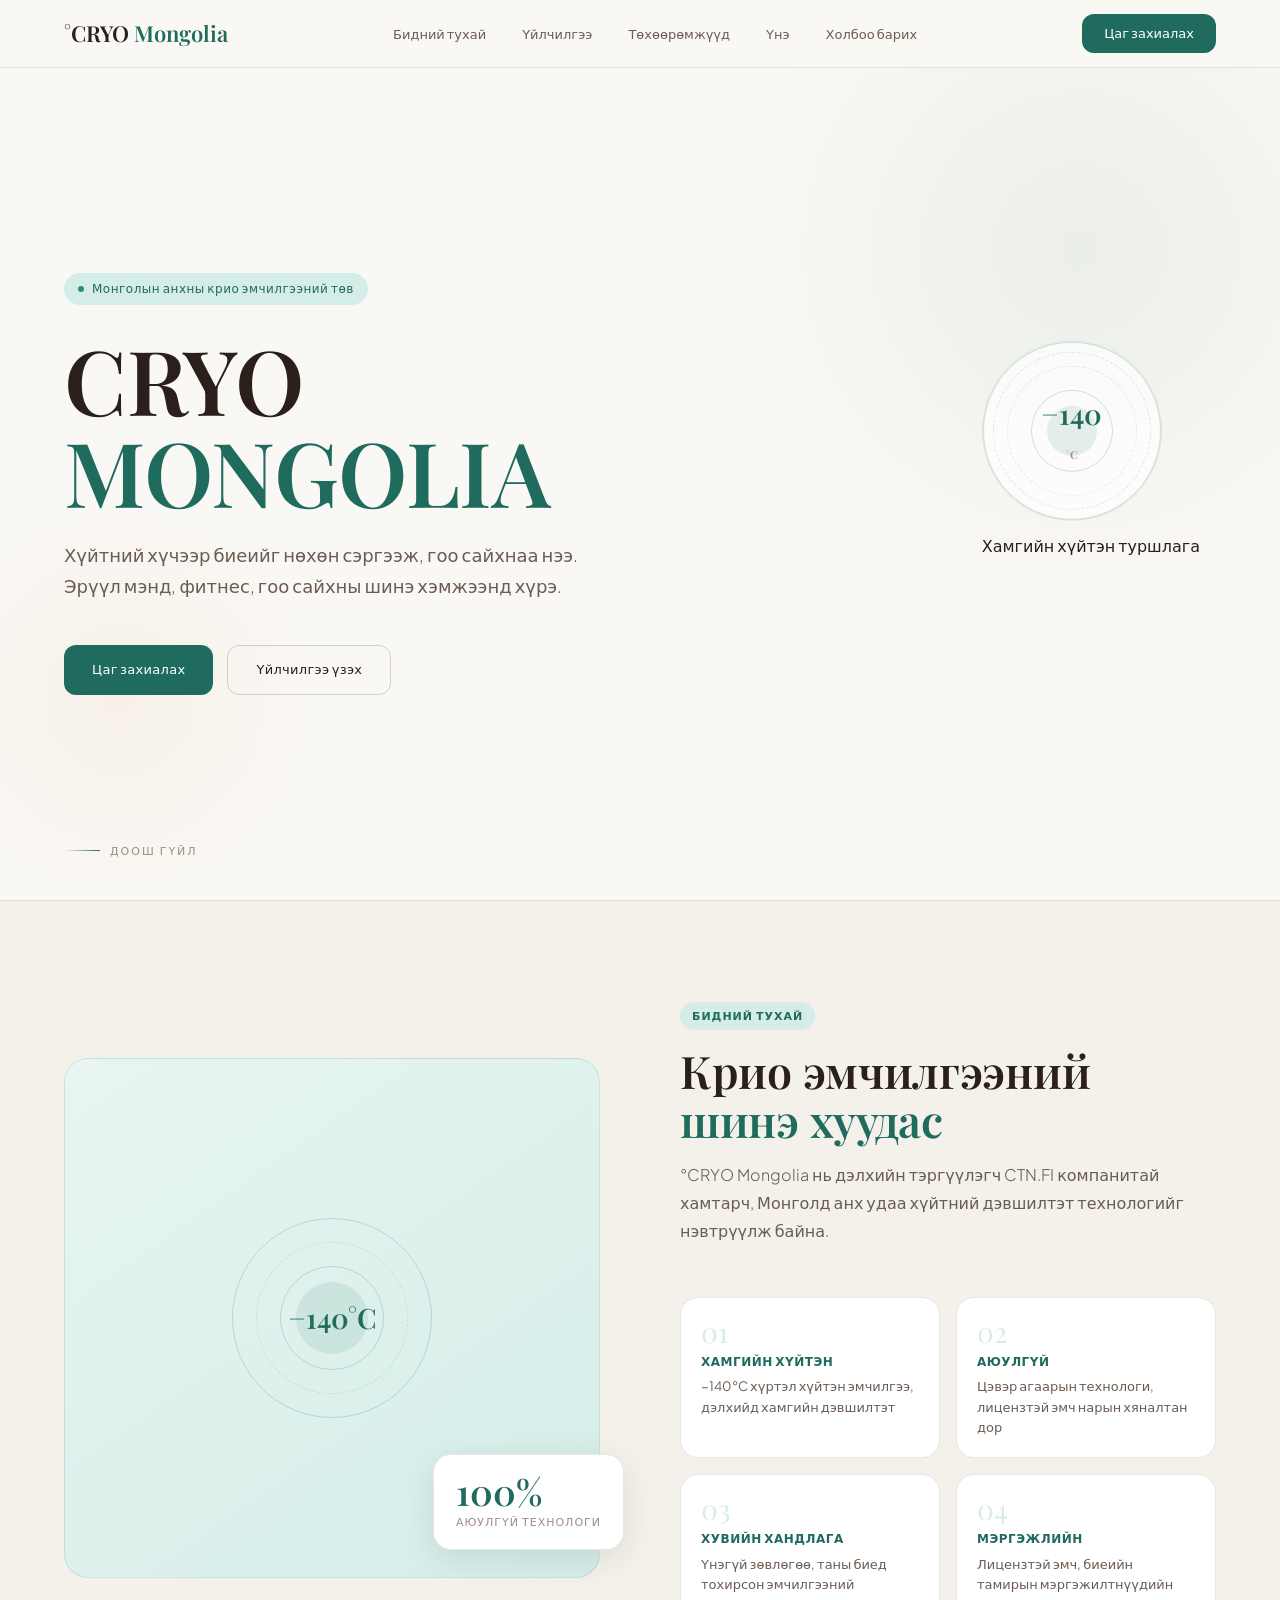
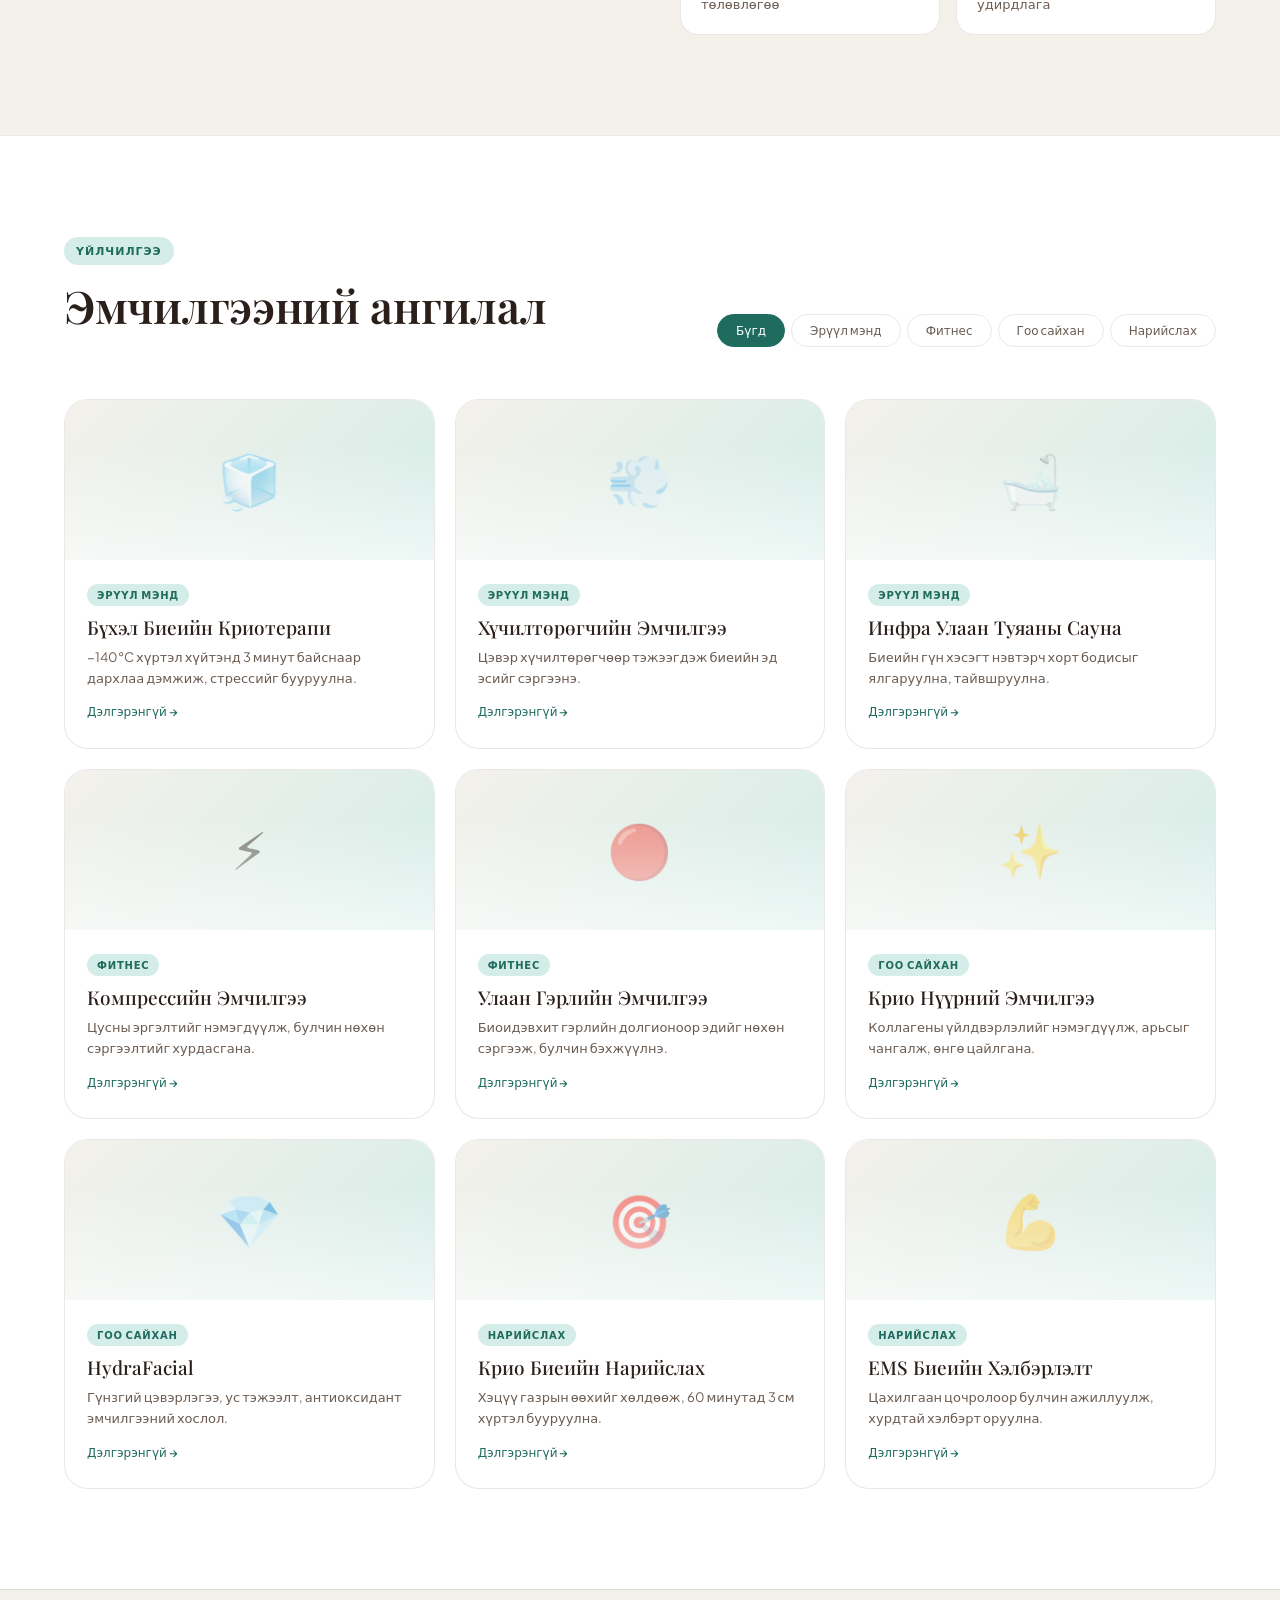
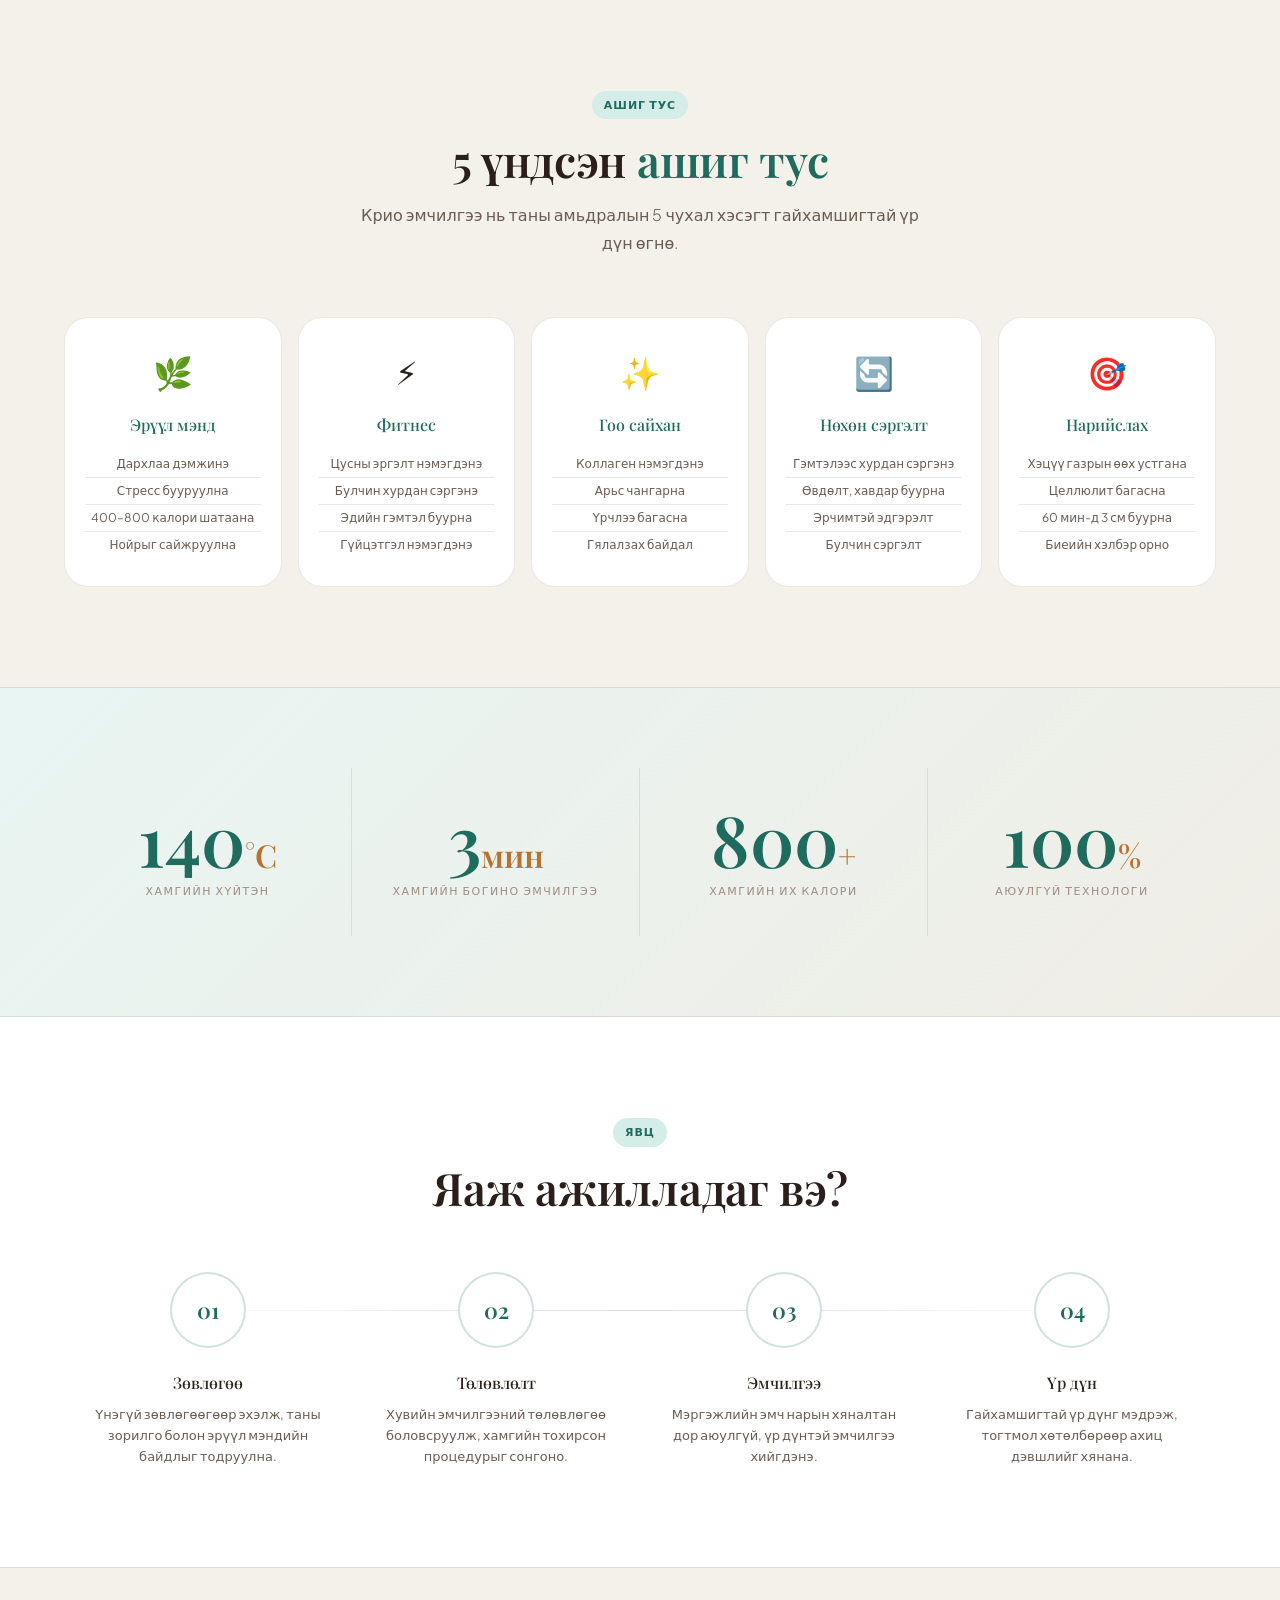
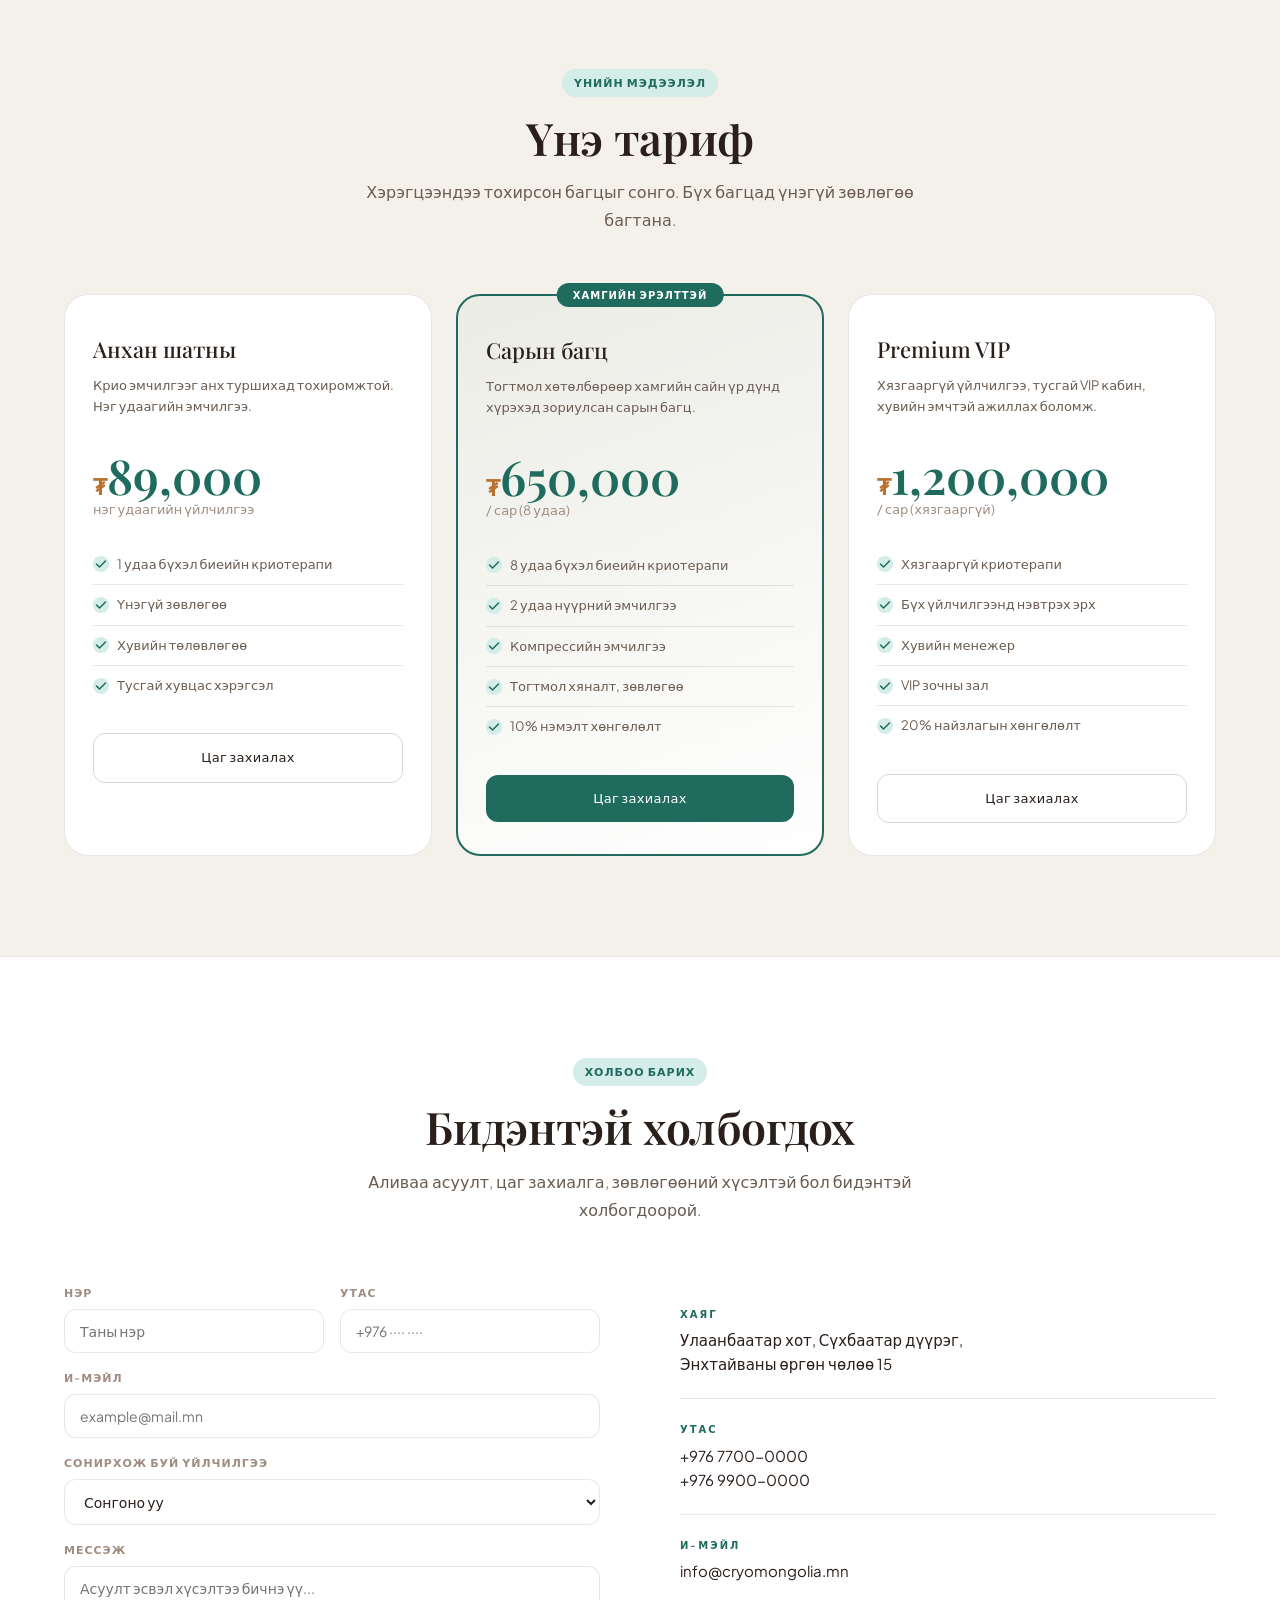
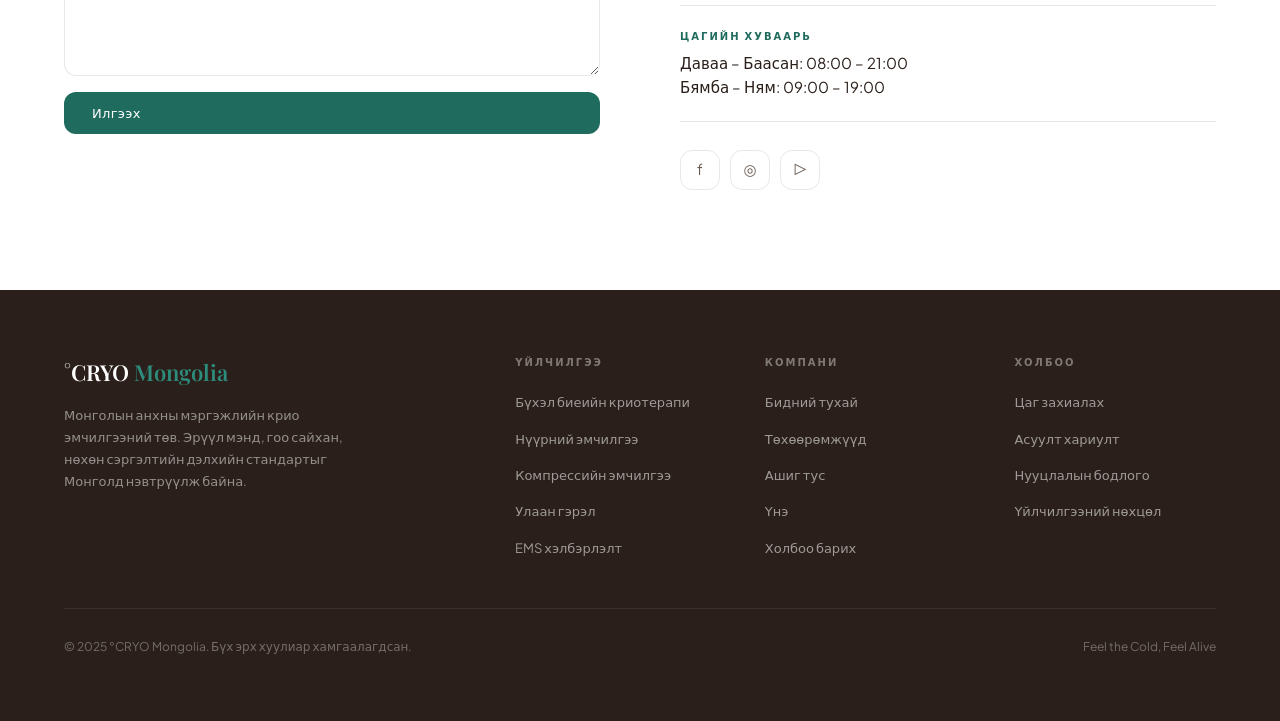
==== commit 1c5fcb48: "add link" ====
--- a/index.html
+++ b/index.html
@@ -14,6 +14,7 @@
   <ul class="nav-links">
     <li><a href="#about">Бидний тухай</a></li>
     <li><a href="#treatments">Үйлчилгээ</a></li>
+    <li><a href="hub.html">Төхөөрөмжүүд</a></li>
     <li><a href="#pricing">Үнэ</a></li>
     <li><a href="#contact">Холбоо барих</a></li>
   </ul>
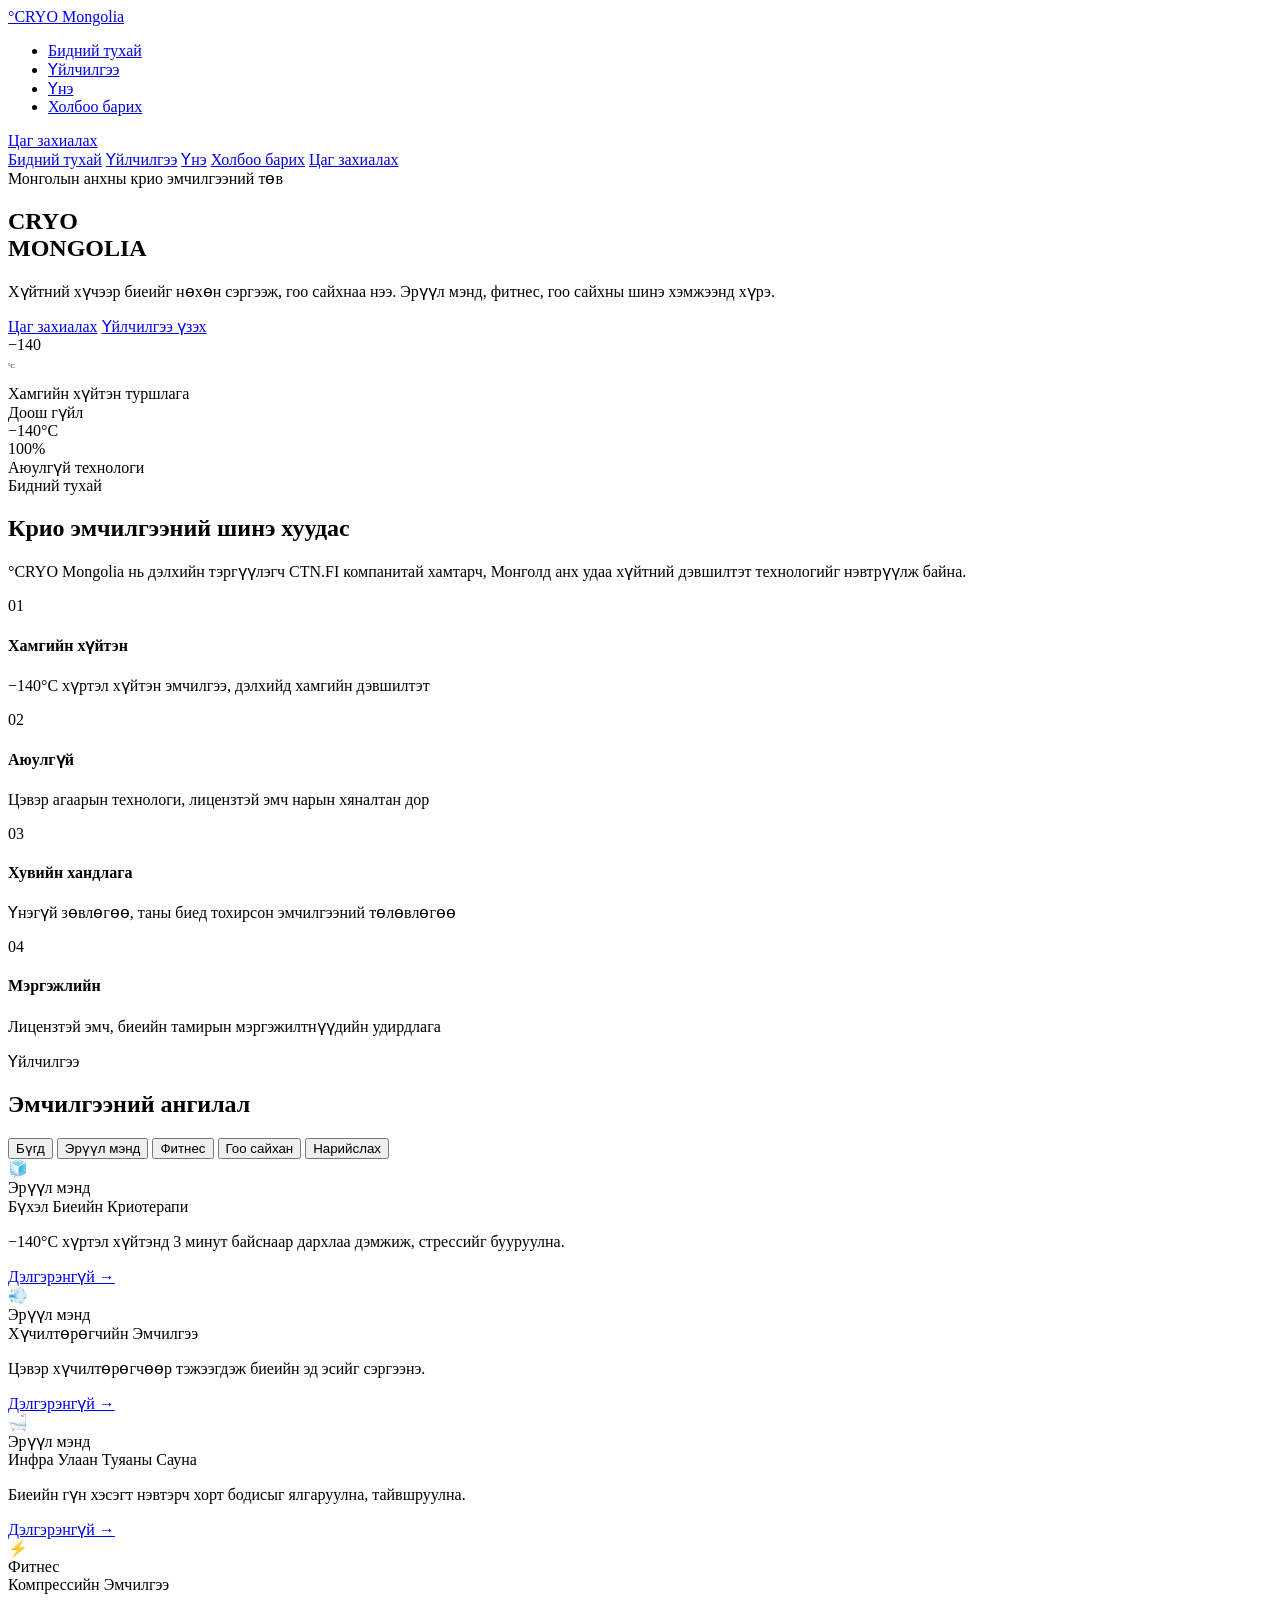
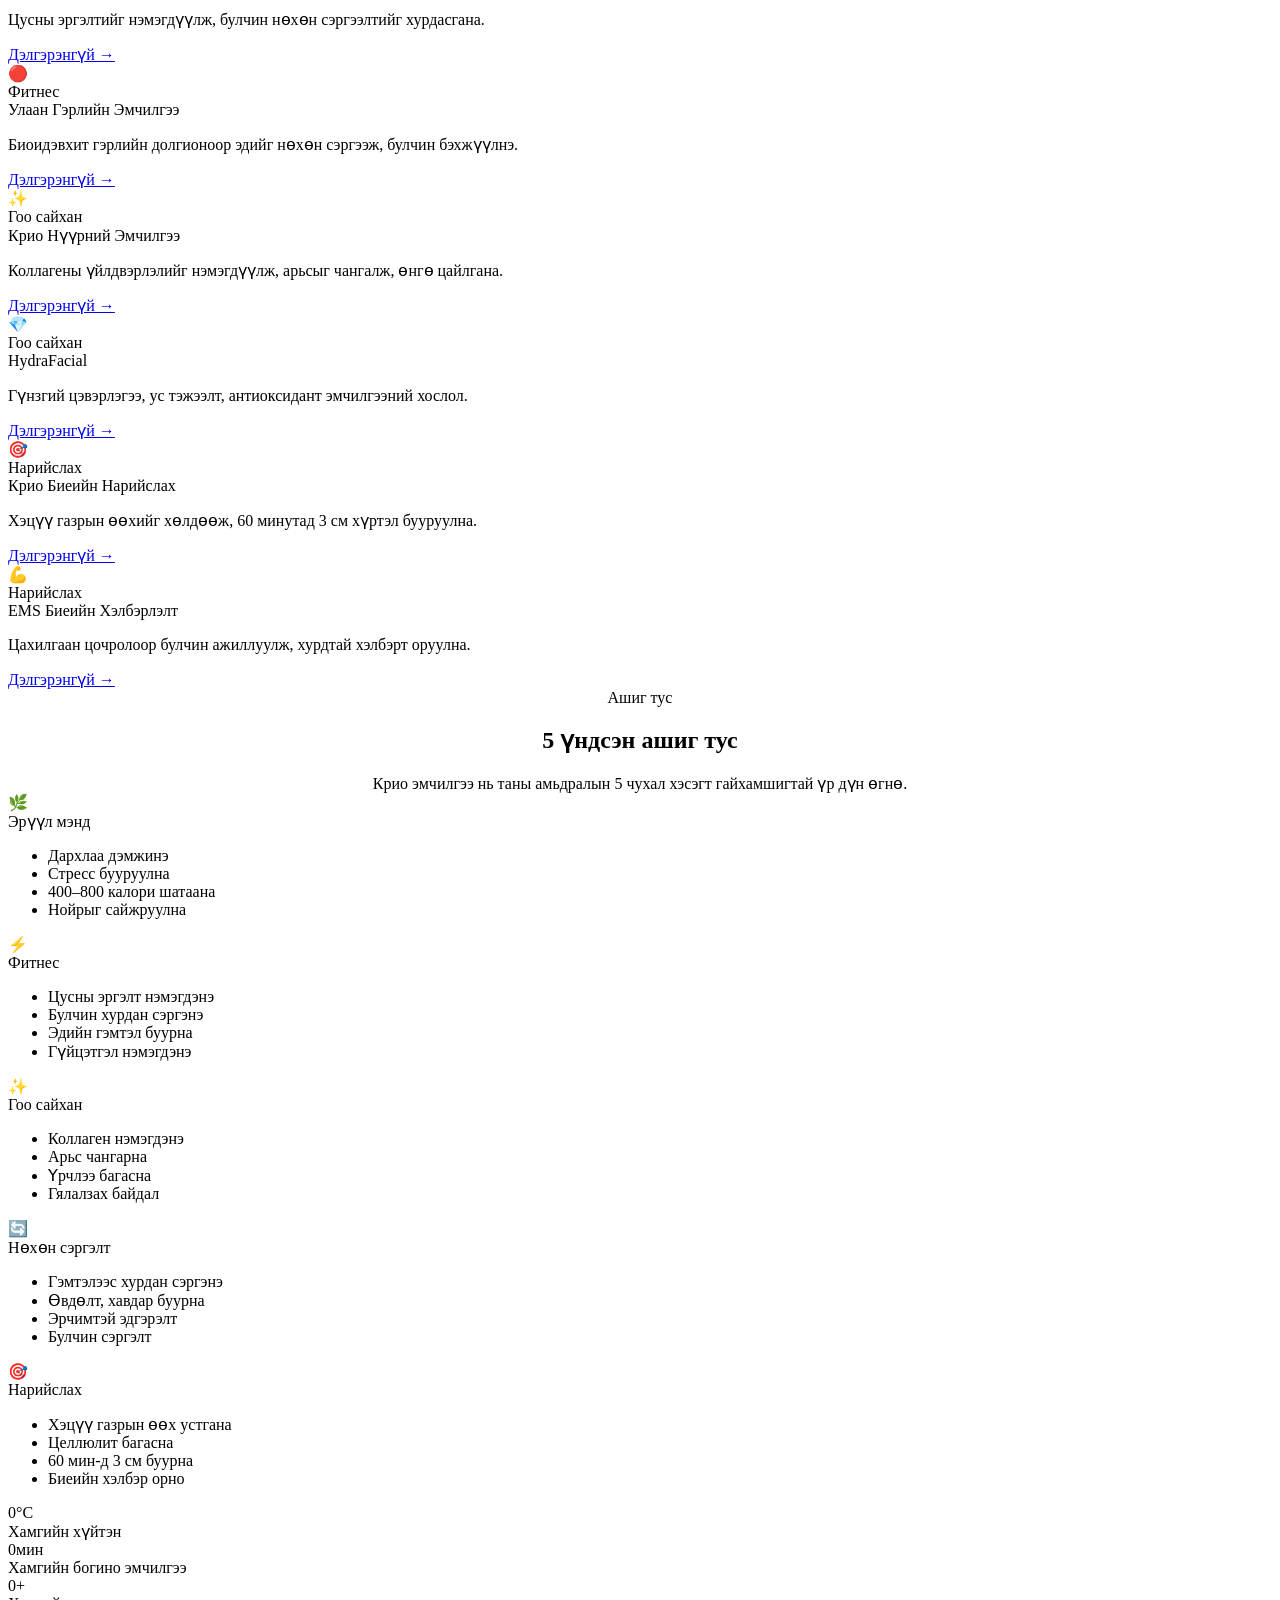
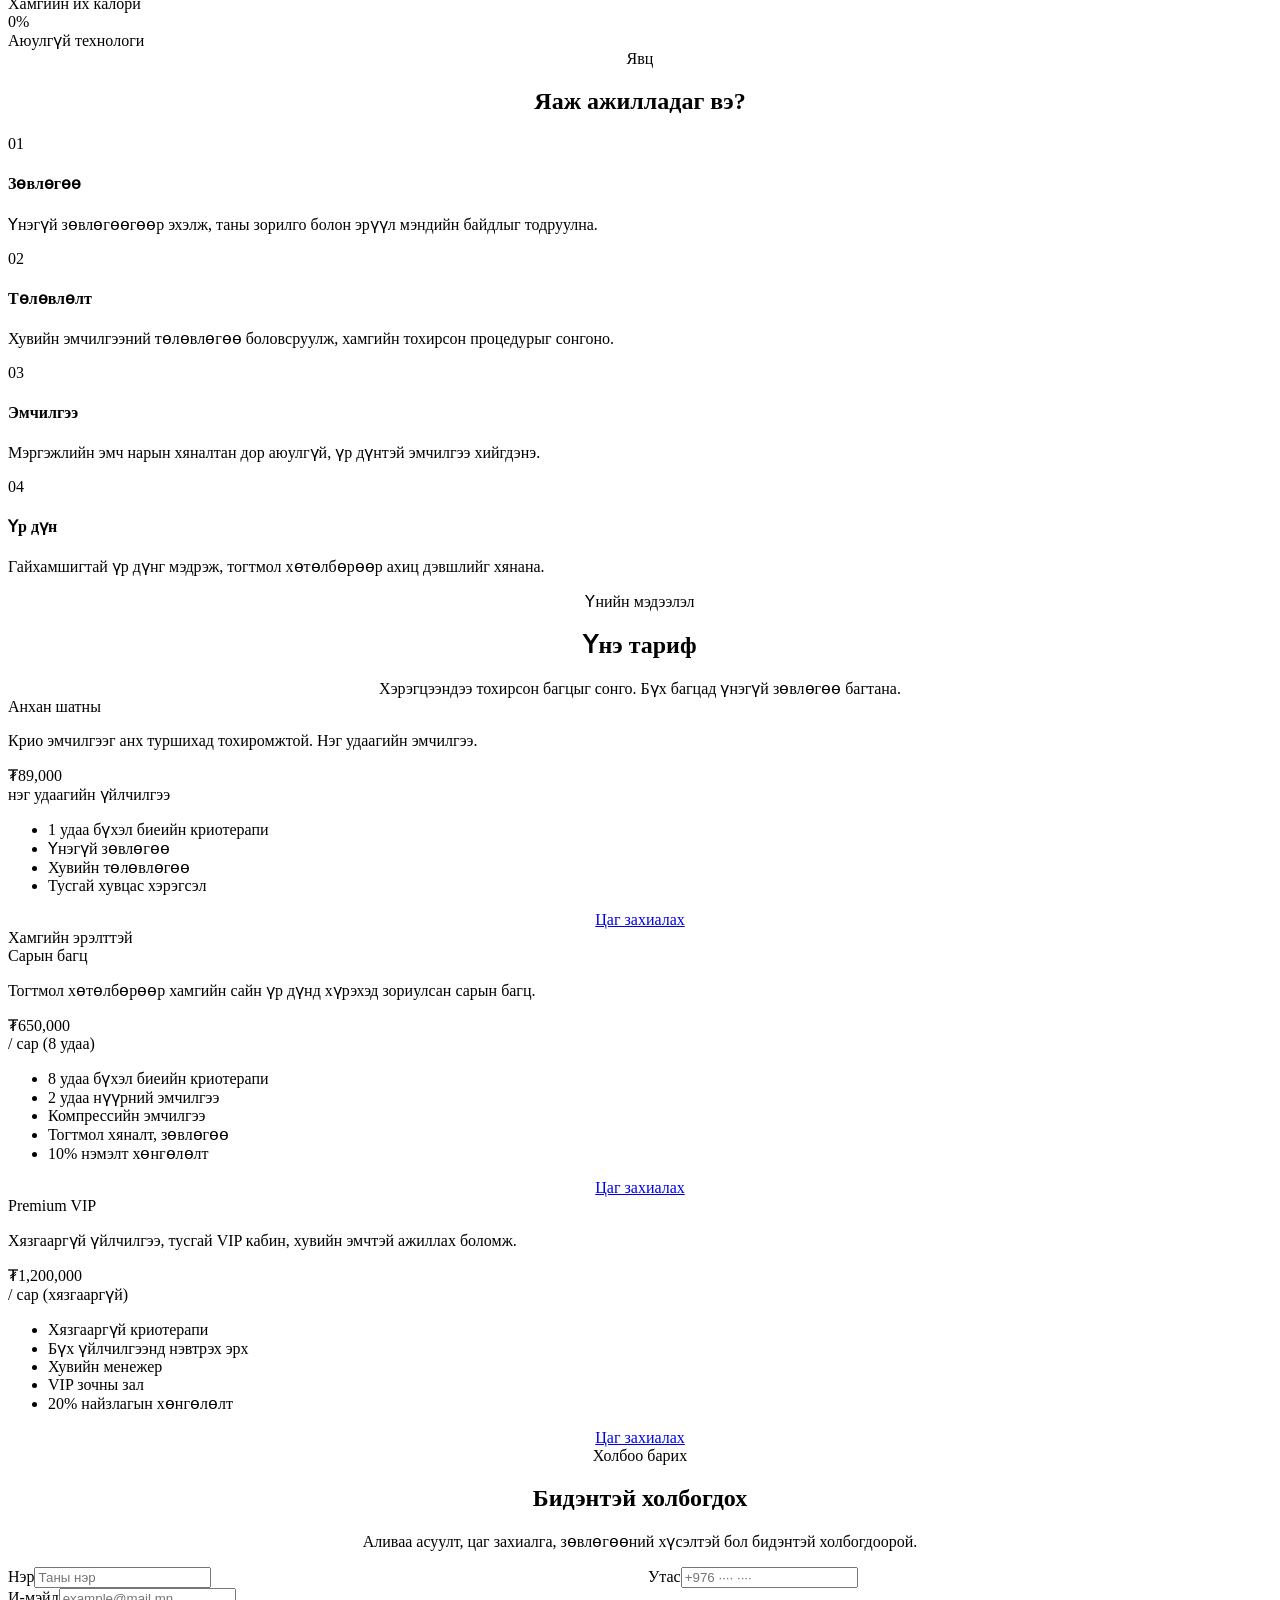
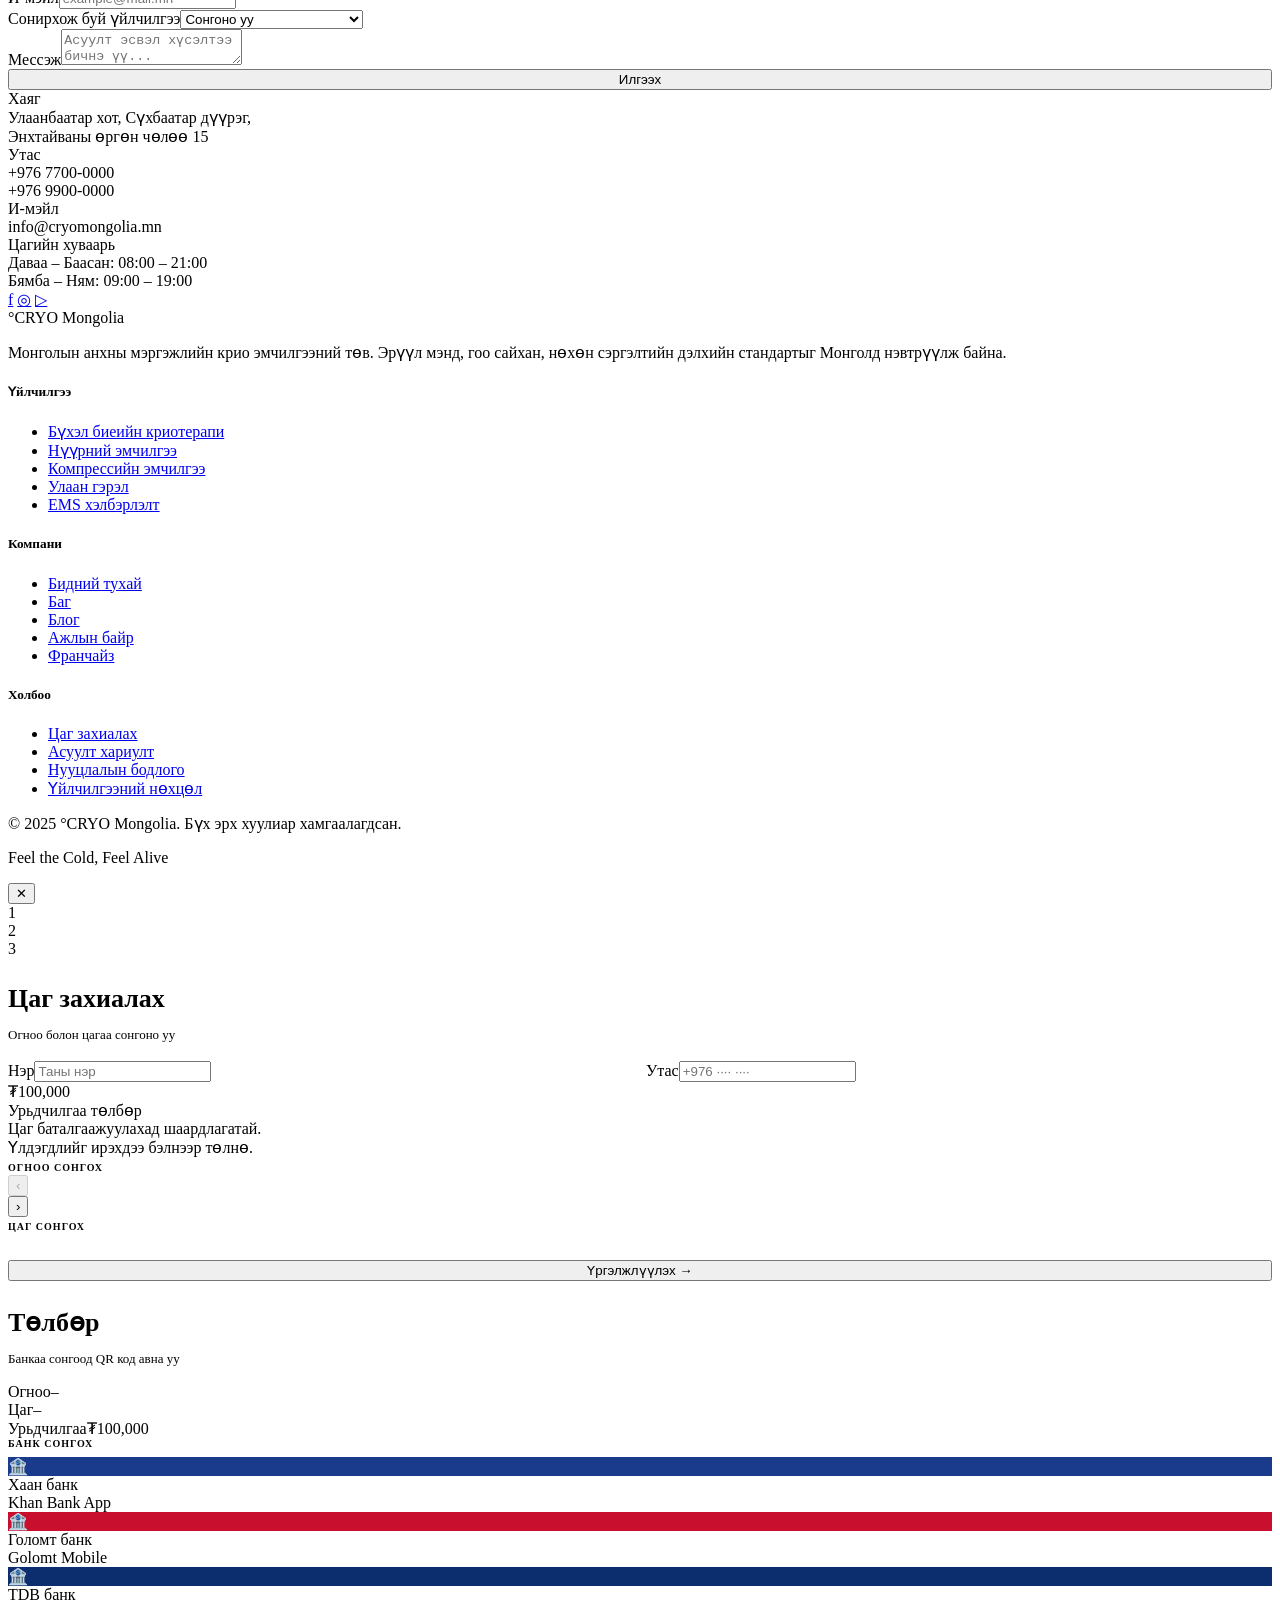
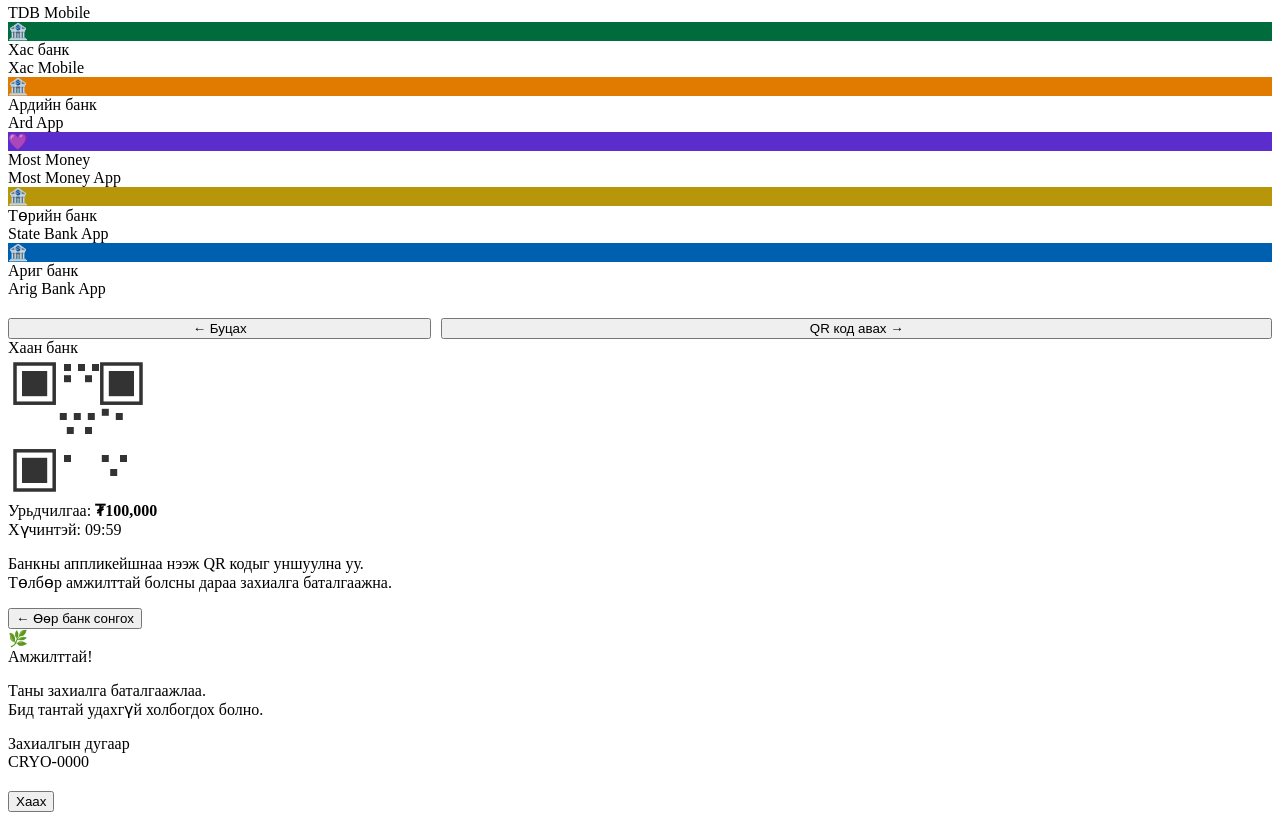
==== commit 9d59ad1d: "Convert entire site palette to ice-blue (cold theme)" ====
--- a/index.html
+++ b/index.html
@@ -5,7 +5,7 @@
   <meta name="viewport" content="width=device-width,initial-scale=1.0"/>
   <title>°CRYO Mongolia – Эрүүл мэнд · Гоо сайхан · Нөхөн сэргэлт</title>
   <link href="https://fonts.googleapis.com/css2?family=Playfair+Display:wght@400;500;600&family=Plus+Jakarta+Sans:wght@300;400;500;600&display=swap" rel="stylesheet"/>
-  <link rel="stylesheet" href="index.css"/>
+  <link rel="stylesheet" href="styles.css"/>
 </head>
 <body>
 
@@ -14,7 +14,6 @@
   <ul class="nav-links">
     <li><a href="#about">Бидний тухай</a></li>
     <li><a href="#treatments">Үйлчилгээ</a></li>
-    <li><a href="hub.html">Төхөөрөмжүүд</a></li>
     <li><a href="#pricing">Үнэ</a></li>
     <li><a href="#contact">Холбоо барих</a></li>
   </ul>
@@ -105,15 +104,15 @@
     </div>
   </div>
   <div class="treatment-grid reveal">
-    <div class="treatment-card active-card" data-cat="wellness"><div class="card-visual"><span class="card-icon">🧊</span></div><div class="card-body"><span class="card-tag">Эрүүл мэнд</span><div class="card-title">Бүхэл Биеийн Криотерапи</div><p class="card-desc">−140°C хүртэл хүйтэнд 3 минут байснаар дархлаа дэмжиж, стрессийг бууруулна.</p><a class="card-link" href="hub.html">Дэлгэрэнгүй →</a></div></div>
-    <div class="treatment-card active-card" data-cat="wellness"><div class="card-visual"><span class="card-icon">💨</span></div><div class="card-body"><span class="card-tag">Эрүүл мэнд</span><div class="card-title">Хүчилтөрөгчийн Эмчилгээ</div><p class="card-desc">Цэвэр хүчилтөрөгчөөр тэжээгдэж биеийн эд эсийг сэргээнэ.</p><a class="card-link" href="hub.html">Дэлгэрэнгүй →</a></div></div>
-    <div class="treatment-card active-card" data-cat="wellness"><div class="card-visual"><span class="card-icon">🛁</span></div><div class="card-body"><span class="card-tag">Эрүүл мэнд</span><div class="card-title">Инфра Улаан Туяаны Сауна</div><p class="card-desc">Биеийн гүн хэсэгт нэвтэрч хорт бодисыг ялгаруулна, тайвшруулна.</p><a class="card-link" href="hub.html">Дэлгэрэнгүй →</a></div></div>
-    <div class="treatment-card active-card" data-cat="fitness"><div class="card-visual"><span class="card-icon">⚡</span></div><div class="card-body"><span class="card-tag">Фитнес</span><div class="card-title">Компрессийн Эмчилгээ</div><p class="card-desc">Цусны эргэлтийг нэмэгдүүлж, булчин нөхөн сэргээлтийг хурдасгана.</p><a class="card-link" href="hub.html">Дэлгэрэнгүй →</a></div></div>
-    <div class="treatment-card active-card" data-cat="fitness"><div class="card-visual"><span class="card-icon">🔴</span></div><div class="card-body"><span class="card-tag">Фитнес</span><div class="card-title">Улаан Гэрлийн Эмчилгээ</div><p class="card-desc">Биоидэвхит гэрлийн долгионоор эдийг нөхөн сэргээж, булчин бэхжүүлнэ.</p><a class="card-link" href="hub.html">Дэлгэрэнгүй →</a></div></div>
-    <div class="treatment-card active-card" data-cat="beauty"><div class="card-visual"><span class="card-icon">✨</span></div><div class="card-body"><span class="card-tag">Гоо сайхан</span><div class="card-title">Крио Нүүрний Эмчилгээ</div><p class="card-desc">Коллагены үйлдвэрлэлийг нэмэгдүүлж, арьсыг чангалж, өнгө цайлгана.</p><a class="card-link" href="hub.html">Дэлгэрэнгүй →</a></div></div>
-    <div class="treatment-card active-card" data-cat="beauty"><div class="card-visual"><span class="card-icon">💎</span></div><div class="card-body"><span class="card-tag">Гоо сайхан</span><div class="card-title">HydraFacial</div><p class="card-desc">Гүнзгий цэвэрлэгээ, ус тэжээлт, антиоксидант эмчилгээний хослол.</p><a class="card-link" href="hub.html">Дэлгэрэнгүй →</a></div></div>
-    <div class="treatment-card active-card" data-cat="slim"><div class="card-visual"><span class="card-icon">🎯</span></div><div class="card-body"><span class="card-tag">Нарийслах</span><div class="card-title">Крио Биеийн Нарийслах</div><p class="card-desc">Хэцүү газрын өөхийг хөлдөөж, 60 минутад 3 см хүртэл бууруулна.</p><a class="card-link" href="hub.html">Дэлгэрэнгүй →</a></div></div>
-    <div class="treatment-card active-card" data-cat="slim"><div class="card-visual"><span class="card-icon">💪</span></div><div class="card-body"><span class="card-tag">Нарийслах</span><div class="card-title">EMS Биеийн Хэлбэрлэлт</div><p class="card-desc">Цахилгаан цочролоор булчин ажиллуулж, хурдтай хэлбэрт оруулна.</p><a class="card-link" href="hub.html">Дэлгэрэнгүй →</a></div></div>
+    <div class="treatment-card active-card" data-cat="wellness"><div class="card-visual"><span class="card-icon">🧊</span></div><div class="card-body"><span class="card-tag">Эрүүл мэнд</span><div class="card-title">Бүхэл Биеийн Криотерапи</div><p class="card-desc">−140°C хүртэл хүйтэнд 3 минут байснаар дархлаа дэмжиж, стрессийг бууруулна.</p><a class="card-link" href="#">Дэлгэрэнгүй →</a></div></div>
+    <div class="treatment-card active-card" data-cat="wellness"><div class="card-visual"><span class="card-icon">💨</span></div><div class="card-body"><span class="card-tag">Эрүүл мэнд</span><div class="card-title">Хүчилтөрөгчийн Эмчилгээ</div><p class="card-desc">Цэвэр хүчилтөрөгчөөр тэжээгдэж биеийн эд эсийг сэргээнэ.</p><a class="card-link" href="#">Дэлгэрэнгүй →</a></div></div>
+    <div class="treatment-card active-card" data-cat="wellness"><div class="card-visual"><span class="card-icon">🛁</span></div><div class="card-body"><span class="card-tag">Эрүүл мэнд</span><div class="card-title">Инфра Улаан Туяаны Сауна</div><p class="card-desc">Биеийн гүн хэсэгт нэвтэрч хорт бодисыг ялгаруулна, тайвшруулна.</p><a class="card-link" href="#">Дэлгэрэнгүй →</a></div></div>
+    <div class="treatment-card active-card" data-cat="fitness"><div class="card-visual"><span class="card-icon">⚡</span></div><div class="card-body"><span class="card-tag">Фитнес</span><div class="card-title">Компрессийн Эмчилгээ</div><p class="card-desc">Цусны эргэлтийг нэмэгдүүлж, булчин нөхөн сэргээлтийг хурдасгана.</p><a class="card-link" href="#">Дэлгэрэнгүй →</a></div></div>
+    <div class="treatment-card active-card" data-cat="fitness"><div class="card-visual"><span class="card-icon">🔴</span></div><div class="card-body"><span class="card-tag">Фитнес</span><div class="card-title">Улаан Гэрлийн Эмчилгээ</div><p class="card-desc">Биоидэвхит гэрлийн долгионоор эдийг нөхөн сэргээж, булчин бэхжүүлнэ.</p><a class="card-link" href="#">Дэлгэрэнгүй →</a></div></div>
+    <div class="treatment-card active-card" data-cat="beauty"><div class="card-visual"><span class="card-icon">✨</span></div><div class="card-body"><span class="card-tag">Гоо сайхан</span><div class="card-title">Крио Нүүрний Эмчилгээ</div><p class="card-desc">Коллагены үйлдвэрлэлийг нэмэгдүүлж, арьсыг чангалж, өнгө цайлгана.</p><a class="card-link" href="#">Дэлгэрэнгүй →</a></div></div>
+    <div class="treatment-card active-card" data-cat="beauty"><div class="card-visual"><span class="card-icon">💎</span></div><div class="card-body"><span class="card-tag">Гоо сайхан</span><div class="card-title">HydraFacial</div><p class="card-desc">Гүнзгий цэвэрлэгээ, ус тэжээлт, антиоксидант эмчилгээний хослол.</p><a class="card-link" href="#">Дэлгэрэнгүй →</a></div></div>
+    <div class="treatment-card active-card" data-cat="slim"><div class="card-visual"><span class="card-icon">🎯</span></div><div class="card-body"><span class="card-tag">Нарийслах</span><div class="card-title">Крио Биеийн Нарийслах</div><p class="card-desc">Хэцүү газрын өөхийг хөлдөөж, 60 минутад 3 см хүртэл бууруулна.</p><a class="card-link" href="#">Дэлгэрэнгүй →</a></div></div>
+    <div class="treatment-card active-card" data-cat="slim"><div class="card-visual"><span class="card-icon">💪</span></div><div class="card-body"><span class="card-tag">Нарийслах</span><div class="card-title">EMS Биеийн Хэлбэрлэлт</div><p class="card-desc">Цахилгаан цочролоор булчин ажиллуулж, хурдтай хэлбэрт оруулна.</p><a class="card-link" href="#">Дэлгэрэнгүй →</a></div></div>
   </div>
 </section>
 
@@ -232,9 +231,9 @@
       <div class="footer-logo">°CRYO <span>Mongolia</span></div>
       <p>Монголын анхны мэргэжлийн крио эмчилгээний төв. Эрүүл мэнд, гоо сайхан, нөхөн сэргэлтийн дэлхийн стандартыг Монголд нэвтрүүлж байна.</p>
     </div>
-    <div class="footer-col"><h5>Үйлчилгээ</h5><ul><li><a href="cabin.html">Бүхэл биеийн криотерапи</a></li><li><a href="hub.html">Нүүрний эмчилгээ</a></li><li><a href="hub.html">Компрессийн эмчилгээ</a></li><li><a href="ledpro.html">Улаан гэрэл</a></li><li><a href="hub.html">EMS хэлбэрлэлт</a></li></ul></div>
-    <div class="footer-col"><h5>Компани</h5><ul><li><a href="#about">Бидний тухай</a></li><li><a href="hub.html">Төхөөрөмжүүд</a></li><li><a href="#benefits">Ашиг тус</a></li><li><a href="#pricing">Үнэ</a></li><li><a href="#contact">Холбоо барих</a></li></ul></div>
-    <div class="footer-col"><h5>Холбоо</h5><ul><li><a href="#" onclick="openModal();return false;">Цаг захиалах</a></li><li><a href="#contact">Асуулт хариулт</a></li><li><a href="#about">Нууцлалын бодлого</a></li><li><a href="#pricing">Үйлчилгээний нөхцөл</a></li></ul></div>
+    <div class="footer-col"><h5>Үйлчилгээ</h5><ul><li><a href="#">Бүхэл биеийн криотерапи</a></li><li><a href="#">Нүүрний эмчилгээ</a></li><li><a href="#">Компрессийн эмчилгээ</a></li><li><a href="#">Улаан гэрэл</a></li><li><a href="#">EMS хэлбэрлэлт</a></li></ul></div>
+    <div class="footer-col"><h5>Компани</h5><ul><li><a href="#">Бидний тухай</a></li><li><a href="#">Баг</a></li><li><a href="#">Блог</a></li><li><a href="#">Ажлын байр</a></li><li><a href="#">Франчайз</a></li></ul></div>
+    <div class="footer-col"><h5>Холбоо</h5><ul><li><a href="#" onclick="openModal();return false;">Цаг захиалах</a></li><li><a href="#">Асуулт хариулт</a></li><li><a href="#">Нууцлалын бодлого</a></li><li><a href="#">Үйлчилгээний нөхцөл</a></li></ul></div>
   </div>
   <div class="footer-bottom">
     <p>© 2025 °CRYO Mongolia. Бүх эрх хуулиар хамгаалагдсан.</p>
@@ -339,7 +338,7 @@
   </div>
 </div>
 
-<script src="index.js"></script>
+<script src="script.js"></script>
 <script>
 function handleContact(e){e.preventDefault();showToast('Таны хүсэлт амжилттай илгээгдлээ! Бид тантай удахгүй холбогдоно.');e.target.reset();}
 </script>
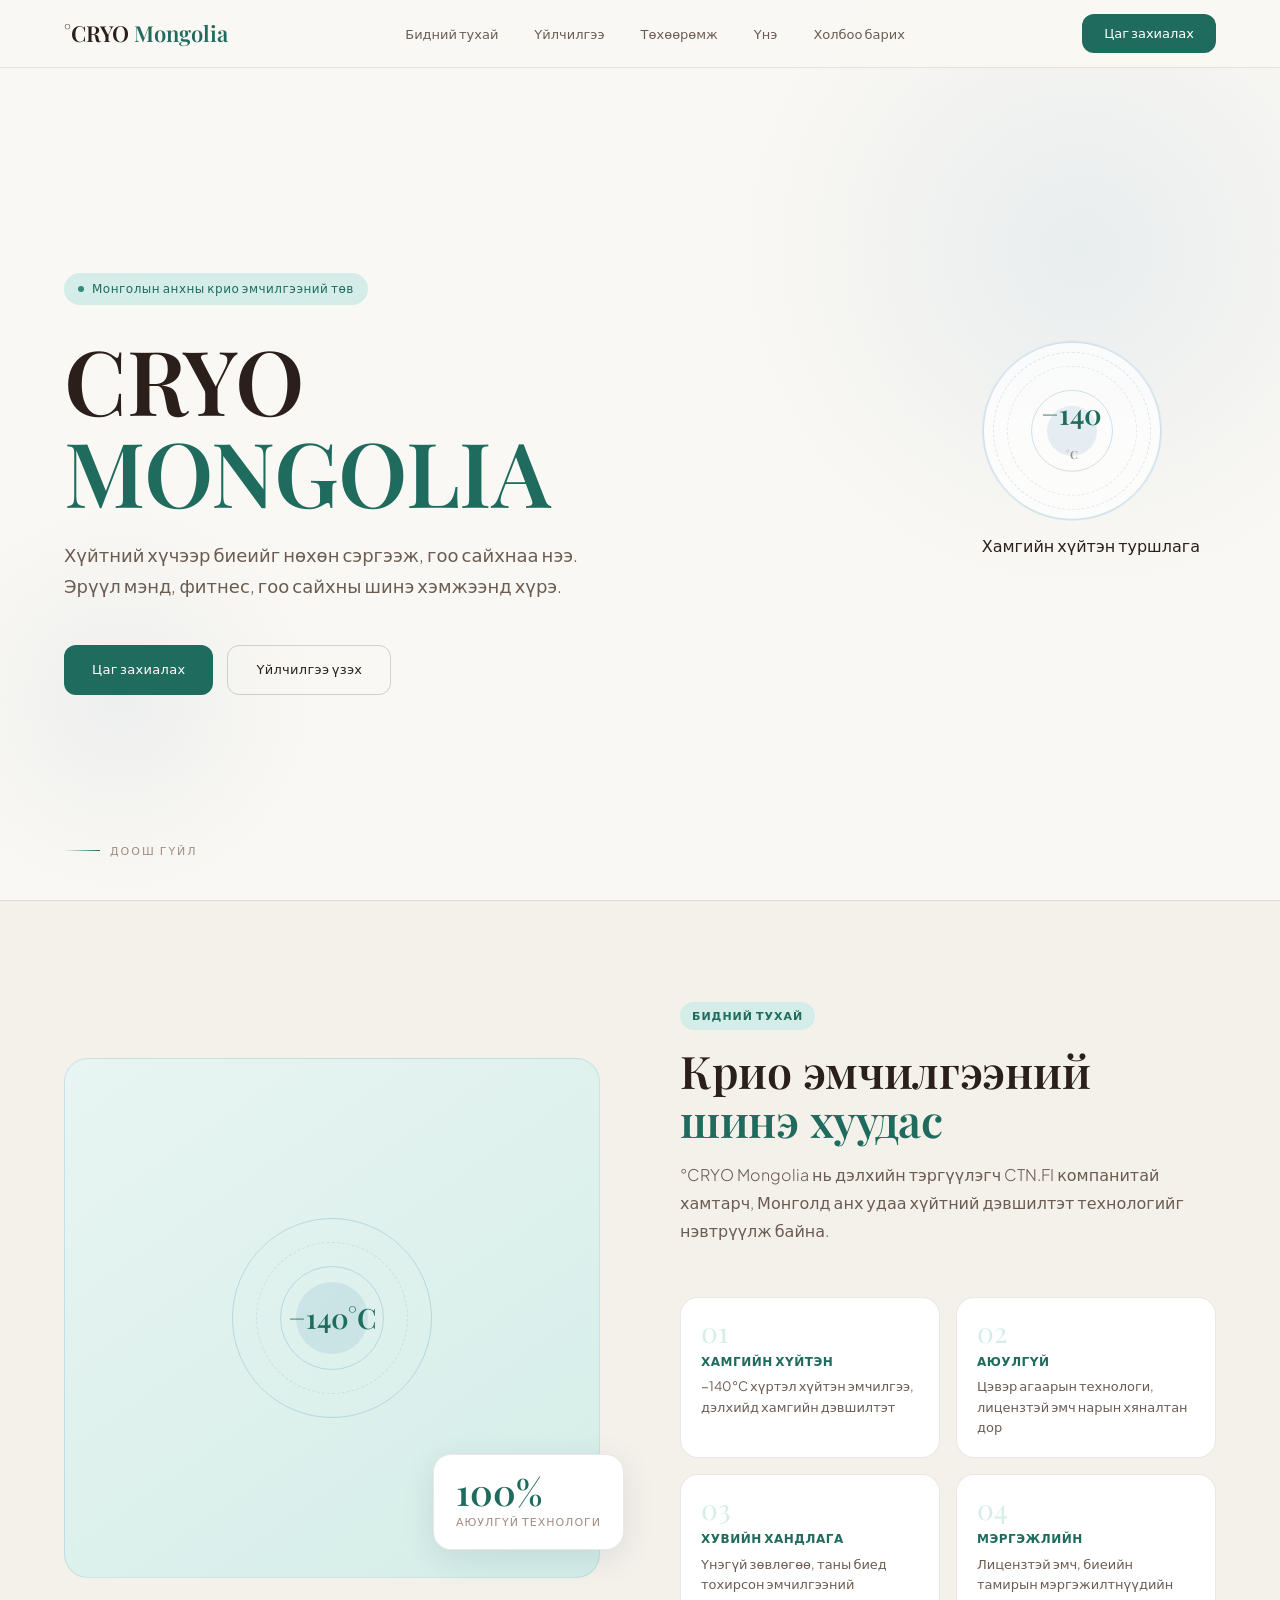
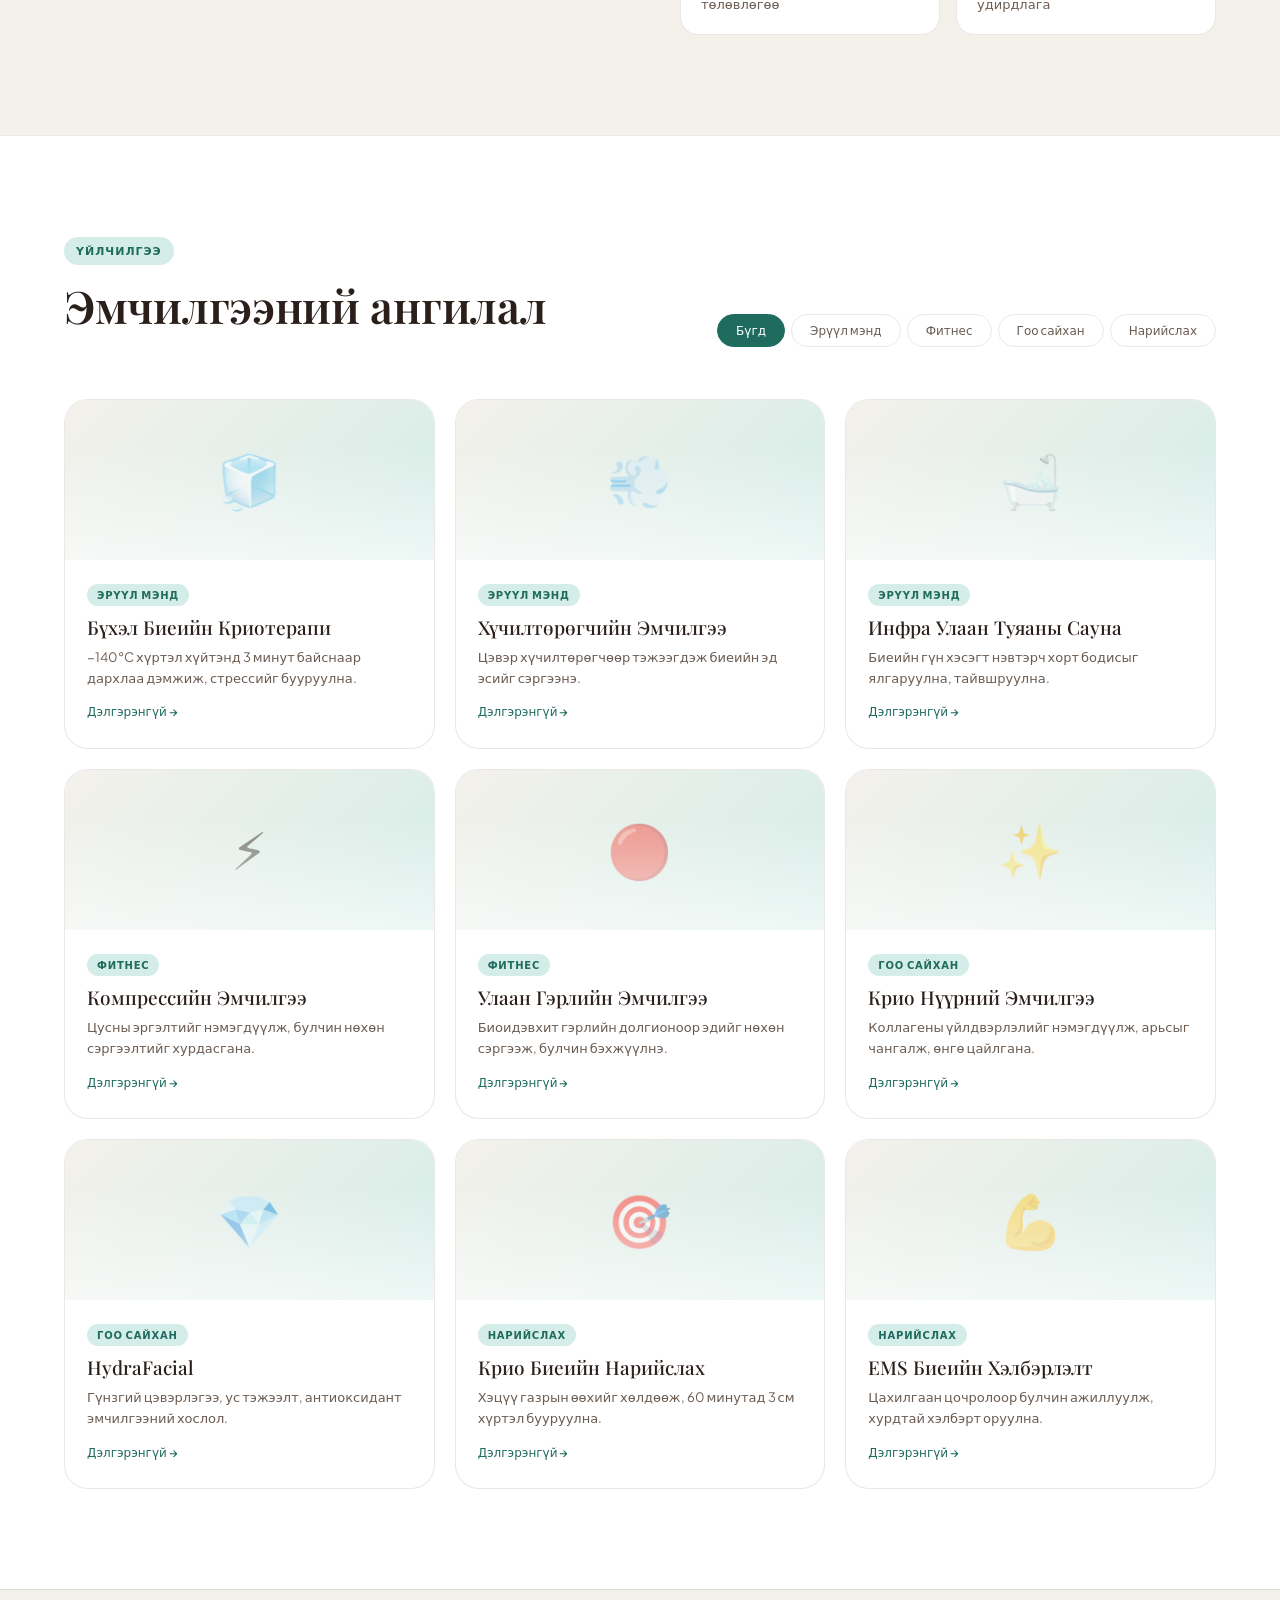
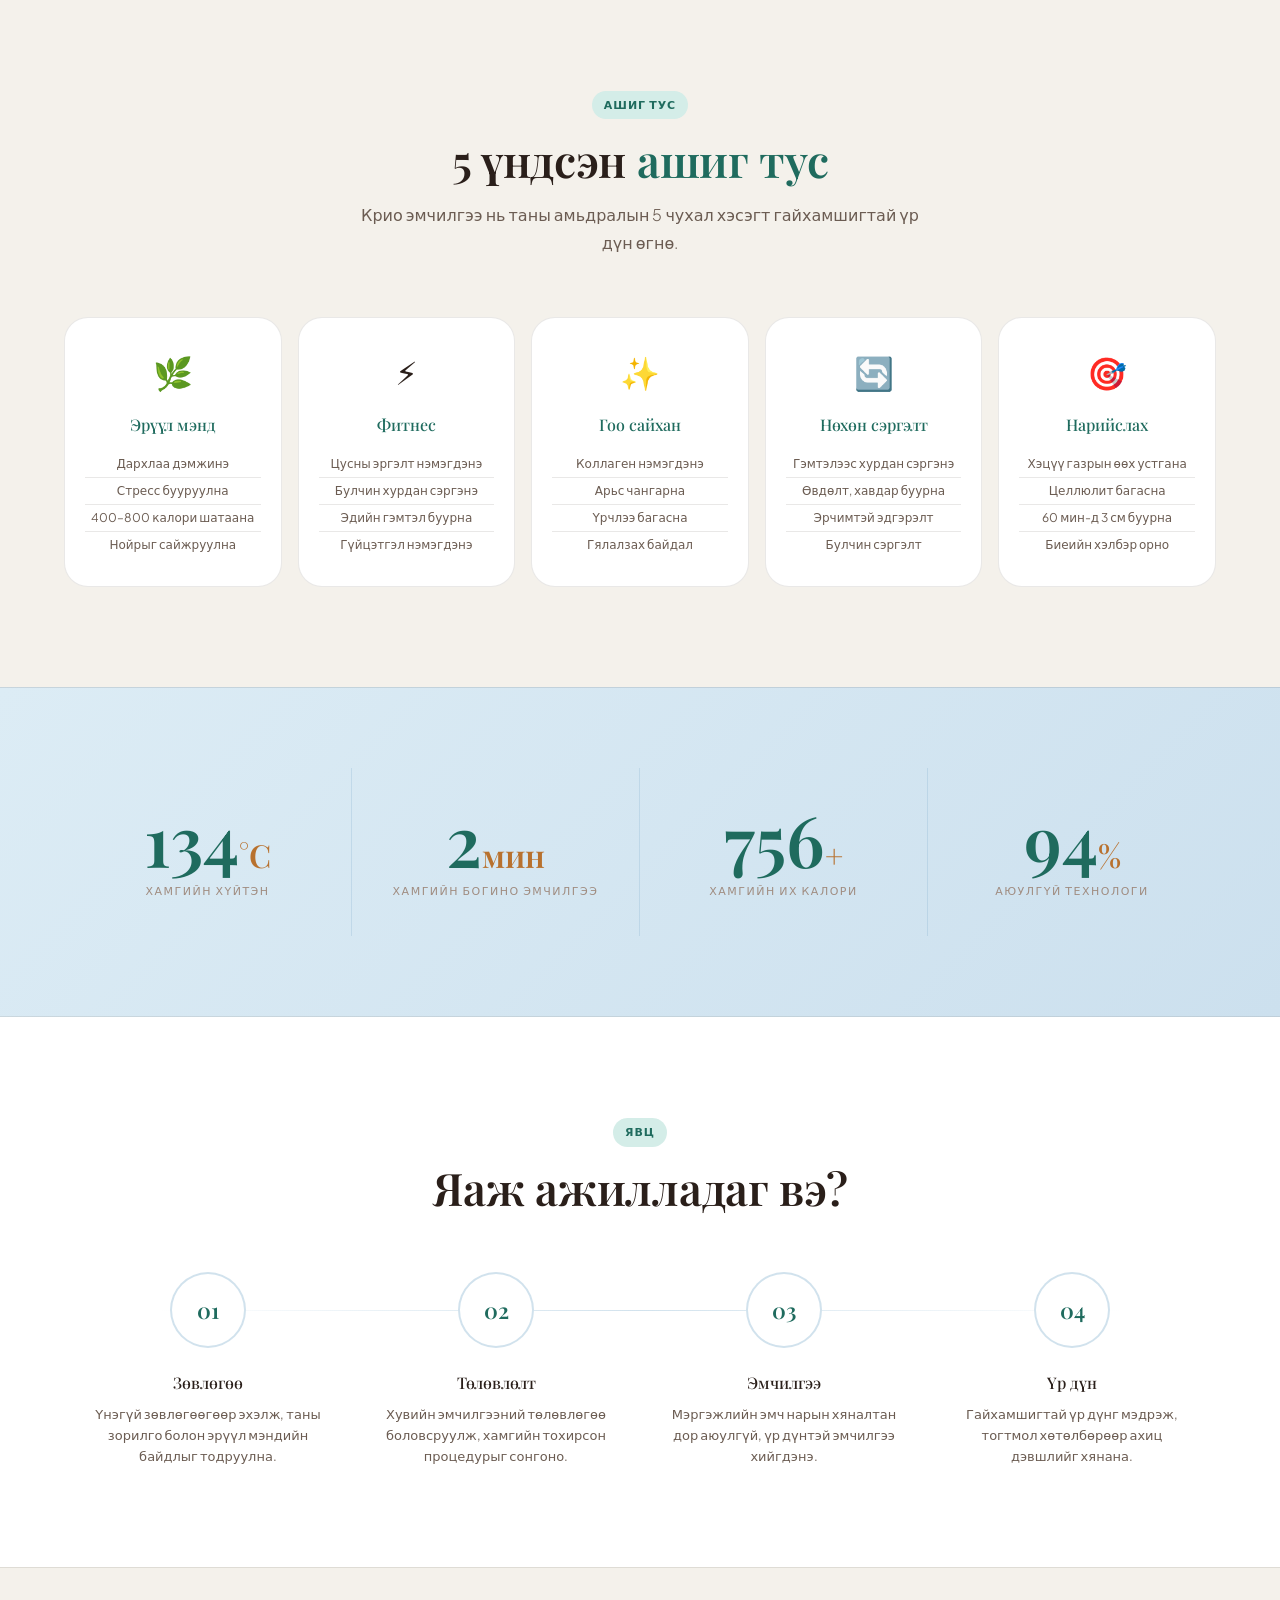
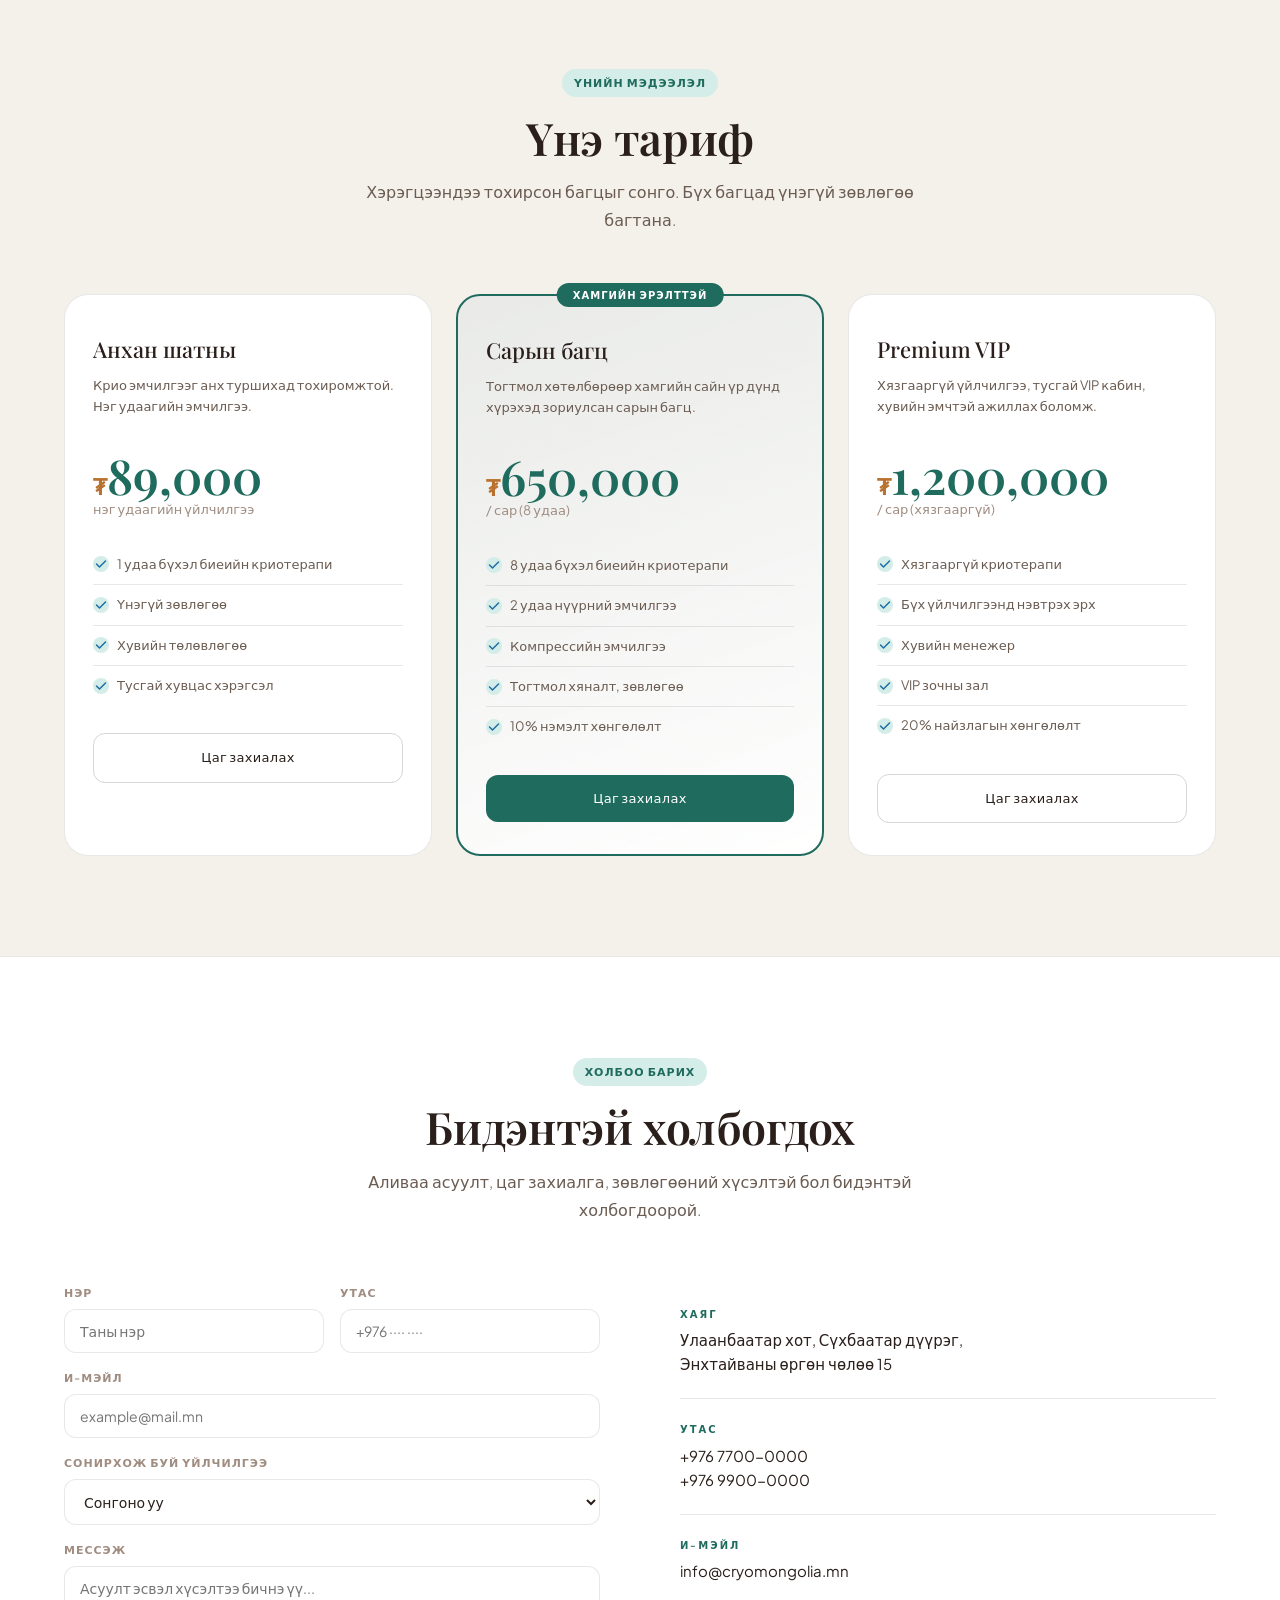
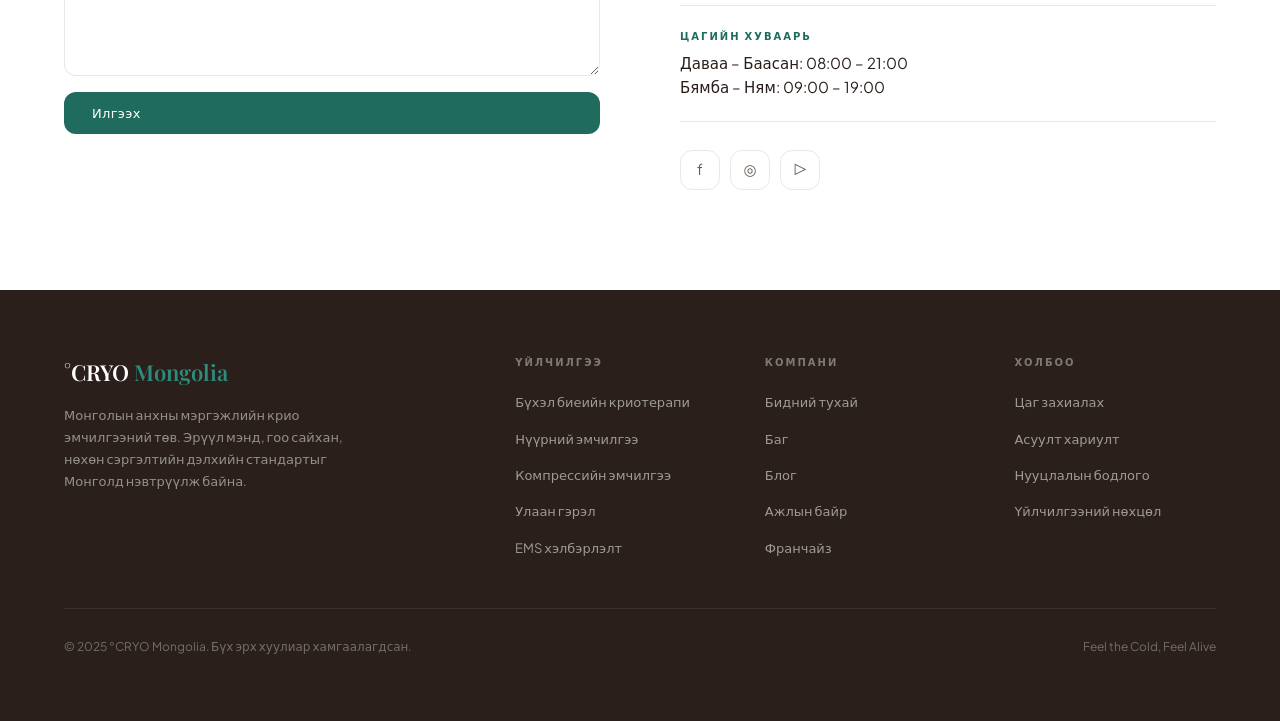
==== commit 6cc5a9fb: "index add" ====
--- a/index.html
+++ b/index.html
@@ -5,7 +5,7 @@
   <meta name="viewport" content="width=device-width,initial-scale=1.0"/>
   <title>°CRYO Mongolia – Эрүүл мэнд · Гоо сайхан · Нөхөн сэргэлт</title>
   <link href="https://fonts.googleapis.com/css2?family=Playfair+Display:wght@400;500;600&family=Plus+Jakarta+Sans:wght@300;400;500;600&display=swap" rel="stylesheet"/>
-  <link rel="stylesheet" href="styles.css"/>
+  <link rel="stylesheet" href="index.css"/>
 </head>
 <body>
 
@@ -14,6 +14,7 @@
   <ul class="nav-links">
     <li><a href="#about">Бидний тухай</a></li>
     <li><a href="#treatments">Үйлчилгээ</a></li>
+    <li><a href="hub.html">Төхөөрөмж</a></li>
     <li><a href="#pricing">Үнэ</a></li>
     <li><a href="#contact">Холбоо барих</a></li>
   </ul>
@@ -26,7 +27,7 @@
 <div class="mobile-menu" id="mobileMenu">
   <a href="#about" onclick="toggleMenu()">Бидний тухай</a>
   <a href="#treatments" onclick="toggleMenu()">Үйлчилгээ</a>
-  <a href="#pricing" onclick="toggleMenu()">Үнэ</a>
+  <a href="hub.html" onclick="toggleMenu()">Төхөөрөмж</a>
   <a href="#contact" onclick="toggleMenu()">Холбоо барих</a>
   <a href="#" class="btn btn-primary" onclick="openModal();toggleMenu();return false;">Цаг захиалах</a>
 </div>
@@ -338,7 +339,7 @@
   </div>
 </div>
 
-<script src="script.js"></script>
+<script src="index.js"></script>
 <script>
 function handleContact(e){e.preventDefault();showToast('Таны хүсэлт амжилттай илгээгдлээ! Бид тантай удахгүй холбогдоно.');e.target.reset();}
 </script>
--- a/index.css
+++ b/index.css
@@ -0,0 +1,278 @@
+@import url('https://fonts.googleapis.com/css2?family=Playfair+Display:wght@400;500;600&family=Plus+Jakarta+Sans:wght@300;400;500;600&display=swap');
+
+:root {
+  --bg-page:    #faf8f4;
+  --bg-surface: #f4f1eb;
+  --bg-card:    #ffffff;
+  --bg-subtle:  #f9f7f2;
+  --text-primary:   #2a1f1a;
+  --text-secondary: #6b5c52;
+  --text-muted:     #a08c80;
+  --accent:         #1f6b5e;
+  --accent-soft:    #d4ede8;
+  --accent-hover:   #165048;
+  --accent-mid:     #2d8c7c;
+  --gold:           #b8712e;
+  --gold-soft:      #f5e6d3;
+  --border:         rgba(42,31,26,.10);
+  --border-mid:     rgba(42,31,26,.18);
+  --border-strong:  rgba(42,31,26,.28);
+  --danger-soft:    #faeaea;
+  --danger-text:    #8b2020;
+  --warn-soft:      #fdf3e3;
+  --warn-text:      #7a4a10;
+  --ff-display: 'Playfair Display', Georgia, serif;
+  --ff-body:    'Plus Jakarta Sans', system-ui, sans-serif;
+  --r-sm: 8px; --r-md: 12px; --r-lg: 18px; --r-xl: 24px;
+  --ease: .22s ease;
+}
+
+*,*::before,*::after{box-sizing:border-box;margin:0;padding:0}
+html{scroll-behavior:smooth}
+body{background:var(--bg-page);color:var(--text-primary);font-family:var(--ff-body);font-weight:400;line-height:1.65;overflow-x:hidden;-webkit-font-smoothing:antialiased}
+::-webkit-scrollbar{width:5px}
+::-webkit-scrollbar-track{background:var(--bg-page)}
+::-webkit-scrollbar-thumb{background:var(--accent-soft);border-radius:4px}
+
+nav{position:fixed;top:0;width:100%;z-index:200;padding:0 64px;height:68px;display:flex;align-items:center;justify-content:space-between;gap:24px;background:rgba(250,248,244,.92);backdrop-filter:blur(14px);border-bottom:1px solid var(--border);transition:box-shadow var(--ease)}
+nav.scrolled{background:rgba(250,248,244,.97);box-shadow:0 2px 20px rgba(13,40,64,.06)}
+.nav-logo{font-family:var(--ff-display);font-size:22px;font-weight:600;color:var(--text-primary);text-decoration:none;flex-shrink:0}
+.nav-logo span{color:var(--accent)}
+.nav-links{display:flex;gap:36px;list-style:none}
+.nav-links a{font-size:13px;font-weight:500;color:var(--text-secondary);text-decoration:none;transition:color var(--ease);position:relative}
+.nav-links a::after{content:'';position:absolute;bottom:-4px;left:0;right:0;height:1.5px;background:var(--accent);transform:scaleX(0);transform-origin:right;transition:transform var(--ease)}
+.nav-links a:hover{color:var(--accent)}
+.nav-links a:hover::after{transform:scaleX(1);transform-origin:left}
+.nav-cta{padding:9px 22px;background:var(--accent);color:#fff;font-size:13px;font-weight:500;border-radius:var(--r-md);text-decoration:none;transition:background var(--ease),transform var(--ease)}
+.nav-cta:hover{background:var(--accent-hover);transform:translateY(-1px)}
+.hamburger{display:none;flex-direction:column;gap:5px;cursor:pointer;padding:4px}
+.hamburger span{width:22px;height:1.5px;background:var(--text-primary);display:block;transition:all .3s;border-radius:2px}
+
+.hero{min-height:100vh;display:flex;align-items:center;position:relative;overflow:hidden;padding-top:68px;background:var(--bg-page)}
+.hero-bg-shape{position:absolute;border-radius:50%;pointer-events:none}
+.hero-bg-shape.s1{width:700px;height:700px;background:radial-gradient(circle,rgba(29,111,165,.08) 0%,transparent 70%);top:-100px;right:-150px}
+.hero-bg-shape.s2{width:400px;height:400px;background:radial-gradient(circle,rgba(91,140,175,.08) 0%,transparent 70%);bottom:0;left:-80px}
+.hero-inner{position:relative;z-index:2;padding:80px 64px;max-width:780px}
+.hero-chip{display:inline-flex;align-items:center;gap:8px;padding:6px 14px;background:var(--accent-soft);color:var(--accent);font-size:12px;font-weight:500;letter-spacing:.5px;border-radius:99px;margin-bottom:28px;opacity:0;animation:fadeUp .7s .1s forwards}
+.hero-chip::before{content:'';width:6px;height:6px;background:var(--accent-mid);border-radius:50%;flex-shrink:0}
+.hero-title{font-family:var(--ff-display);font-size:clamp(48px,7vw,96px);font-weight:600;line-height:1.02;letter-spacing:-.5px;color:var(--text-primary);margin-bottom:24px;opacity:0;animation:fadeUp .7s .25s forwards}
+.hero-title .accent{color:var(--accent)}
+.hero-title em{font-style:italic;color:var(--gold)}
+.hero-sub{font-size:18px;font-weight:300;line-height:1.7;color:var(--text-secondary);max-width:540px;margin-bottom:44px;opacity:0;animation:fadeUp .7s .4s forwards}
+.hero-actions{display:flex;gap:14px;flex-wrap:wrap;opacity:0;animation:fadeUp .7s .55s forwards}
+.hero-temp-badge{position:absolute;right:80px;top:50%;transform:translateY(-50%);text-align:center;z-index:2;opacity:0;animation:fadeIn 1s .9s forwards}
+.temp-ring{width:180px;height:180px;border-radius:50%;border:1.5px solid rgba(29,111,165,.15);display:flex;flex-direction:column;align-items:center;justify-content:center;position:relative;background:rgba(255,255,255,.7)}
+.temp-ring::before{content:'';position:absolute;inset:10px;border-radius:50%;border:1px dashed rgba(29,111,165,.15)}
+.temp-ring .t-num{font-family:var(--ff-display);font-size:44px;font-weight:600;color:var(--accent);line-height:1}
+.temp-ring .t-unit{font-size:12px;color:var(--text-muted);letter-spacing:2px;margin-top:4px}
+.hero-scroll-hint{position:absolute;bottom:40px;left:64px;display:flex;align-items:center;gap:10px;font-size:11px;letter-spacing:2px;text-transform:uppercase;color:var(--text-muted);opacity:0;animation:fadeIn .8s 1.1s forwards}
+.scroll-line{width:36px;height:1px;background:linear-gradient(90deg,transparent,var(--accent))}
+
+.btn{display:inline-flex;align-items:center;gap:8px;padding:13px 28px;font-family:var(--ff-body);font-size:13px;font-weight:500;letter-spacing:.3px;border-radius:var(--r-md);text-decoration:none;cursor:pointer;border:none;transition:all var(--ease);white-space:nowrap}
+.btn-primary{background:var(--accent);color:#fff}
+.btn-primary:hover{background:var(--accent-hover);transform:translateY(-2px);box-shadow:0 8px 24px rgba(29,111,165,.2)}
+.btn-outline{background:transparent;color:var(--text-primary);border:1.5px solid var(--border-mid)}
+.btn-outline:hover{border-color:var(--accent);color:var(--accent);transform:translateY(-2px)}
+.btn-gold{background:var(--gold);color:#fff}
+.btn-gold:hover{background:#9c5e22;transform:translateY(-2px)}
+
+.section{padding:100px 64px}
+.section.alt{background:var(--bg-surface)}
+.section.white{background:#ffffff}
+section+section{border-top:1px solid var(--border)}
+
+.section-chip{display:inline-flex;align-items:center;gap:6px;padding:5px 12px;background:var(--accent-soft);color:var(--accent);font-size:11px;font-weight:600;letter-spacing:1px;text-transform:uppercase;border-radius:99px;margin-bottom:16px}
+.section-title{font-family:var(--ff-display);font-size:clamp(28px,3.5vw,52px);font-weight:600;line-height:1.1;letter-spacing:-.3px;color:var(--text-primary);margin-bottom:16px}
+.section-title .accent{color:var(--accent)}
+.section-desc{font-size:16px;font-weight:300;line-height:1.75;color:var(--text-secondary);max-width:580px;margin-bottom:52px}
+
+.about{display:grid;grid-template-columns:1fr 1fr;gap:80px;align-items:center}
+.about-visual{position:relative;height:520px;border-radius:var(--r-xl);overflow:visible}
+.about-card-main{position:absolute;inset:0;background:linear-gradient(145deg,#e8f5f2,#d4ede8);border-radius:var(--r-xl);border:1.5px solid rgba(29,111,165,.12);display:flex;align-items:center;justify-content:center;overflow:hidden}
+.cryo-anim{width:200px;height:200px;position:relative}
+.cryo-ring{position:absolute;border-radius:50%;border:1.5px solid rgba(29,111,165,.2);animation:spin linear infinite}
+.cryo-ring:nth-child(1){inset:0;animation-duration:18s}
+.cryo-ring:nth-child(2){inset:24px;animation-duration:12s;animation-direction:reverse;border-style:dashed;border-color:rgba(29,111,165,.12)}
+.cryo-ring:nth-child(3){inset:48px;animation-duration:8s}
+.cryo-core{position:absolute;inset:64px;background:rgba(29,111,165,.1);border-radius:50%;display:flex;align-items:center;justify-content:center}
+.cryo-temp{font-family:var(--ff-display);font-size:28px;font-weight:600;color:var(--accent);text-align:center;line-height:1.2}
+@keyframes spin{to{transform:rotate(360deg)}}
+.about-float-badge{position:absolute;bottom:28px;right:-24px;background:#ffffff;border:1.5px solid var(--border);border-radius:var(--r-lg);padding:18px 22px;box-shadow:0 8px 32px rgba(13,40,64,.1)}
+.fb-num{font-family:var(--ff-display);font-size:36px;font-weight:600;color:var(--accent);line-height:1}
+.fb-label{font-size:11px;font-weight:500;color:var(--text-muted);letter-spacing:1px;text-transform:uppercase;margin-top:4px}
+.pillars{display:grid;grid-template-columns:1fr 1fr;gap:16px;margin-top:44px}
+.pillar{padding:20px;background:var(--bg-card);border:1.5px solid var(--border);border-radius:var(--r-lg);transition:border-color var(--ease),box-shadow var(--ease)}
+.pillar:hover{border-color:var(--accent-soft);box-shadow:0 4px 20px rgba(29,111,165,.09)}
+.pillar-num{font-family:var(--ff-display);font-size:28px;font-weight:400;color:var(--accent-soft);line-height:1;margin-bottom:6px}
+.pillar h4{font-size:12px;font-weight:600;color:var(--accent);letter-spacing:.5px;margin-bottom:5px;text-transform:uppercase}
+.pillar p{font-size:13px;color:var(--text-secondary);line-height:1.55}
+
+.tab-row{display:flex;gap:6px;flex-wrap:wrap}
+.tab-btn{padding:8px 18px;background:transparent;border:1.5px solid var(--border);border-radius:99px;font-family:var(--ff-body);font-size:12px;font-weight:500;color:var(--text-secondary);cursor:pointer;transition:all var(--ease)}
+.tab-btn:hover,.tab-btn.active{background:var(--accent);border-color:var(--accent);color:#fff}
+.treatments-header{display:flex;justify-content:space-between;align-items:flex-end;margin-bottom:52px;flex-wrap:wrap;gap:20px}
+.treatment-grid{display:grid;grid-template-columns:repeat(auto-fill,minmax(280px,1fr));gap:20px}
+.treatment-card{background:var(--bg-card);border:1.5px solid var(--border);border-radius:var(--r-xl);overflow:hidden;cursor:pointer;transition:all var(--ease);display:none}
+.treatment-card.active-card{display:block}
+.treatment-card:hover{border-color:rgba(29,111,165,.3);transform:translateY(-4px);box-shadow:0 12px 40px rgba(13,40,64,.1)}
+.card-visual{height:160px;background:linear-gradient(135deg,var(--bg-surface),var(--accent-soft));display:flex;align-items:center;justify-content:center;position:relative;overflow:hidden}
+.card-visual::after{content:'';position:absolute;inset:0;background:linear-gradient(to bottom,transparent 30%,rgba(255,255,255,.6))}
+.card-icon{font-size:52px;opacity:.5;transition:all var(--ease)}
+.treatment-card:hover .card-icon{opacity:.75;transform:scale(1.1)}
+.card-body{padding:20px 22px 24px}
+.card-tag{display:inline-block;padding:3px 10px;background:var(--accent-soft);color:var(--accent);font-size:10px;font-weight:600;letter-spacing:.8px;text-transform:uppercase;border-radius:99px;margin-bottom:10px}
+.card-title{font-family:var(--ff-display);font-size:19px;font-weight:500;color:var(--text-primary);margin-bottom:7px;line-height:1.25}
+.card-desc{font-size:13px;color:var(--text-secondary);line-height:1.6}
+.card-link{display:inline-flex;align-items:center;gap:5px;margin-top:14px;font-size:12px;font-weight:500;color:var(--accent);text-decoration:none;transition:gap var(--ease)}
+.card-link:hover{gap:9px}
+
+.benefits-grid{display:grid;grid-template-columns:repeat(5,1fr);gap:16px;margin-top:60px}
+.benefit-item{padding:28px 20px;background:var(--bg-card);border:1.5px solid var(--border);border-radius:var(--r-xl);text-align:center;transition:all var(--ease)}
+.benefit-item:hover{border-color:rgba(29,111,165,.25);transform:translateY(-5px);box-shadow:0 8px 28px rgba(13,40,64,.08)}
+.benefit-icon{font-size:32px;margin-bottom:14px;display:block}
+.benefit-title{font-family:var(--ff-display);font-size:16px;font-weight:500;color:var(--accent);margin-bottom:12px}
+.benefit-list{list-style:none}
+.benefit-list li{font-size:12px;color:var(--text-secondary);padding:4px 0;border-bottom:1px solid var(--border);line-height:1.5}
+.benefit-list li:last-child{border:none}
+
+.stats{padding:80px 64px;background:linear-gradient(135deg,#dcecf5 0%,#cce0ee 100%);border-top:1px solid var(--border);border-bottom:1px solid var(--border)}
+.stats-grid{display:grid;grid-template-columns:repeat(4,1fr);gap:0}
+.stat-item{text-align:center;padding:36px 20px;border-right:1px solid rgba(29,111,165,.12)}
+.stat-item:last-child{border-right:none}
+.stat-num{font-family:var(--ff-display);font-size:clamp(44px,5.5vw,72px);font-weight:600;color:var(--accent);line-height:1;display:block}
+.stat-unit{font-size:.45em;color:var(--gold)}
+.stat-label{font-size:11px;font-weight:500;letter-spacing:1.5px;color:var(--text-muted);text-transform:uppercase;margin-top:8px}
+
+.process-steps{display:grid;grid-template-columns:repeat(4,1fr);gap:0;margin-top:60px;position:relative}
+.process-steps::before{content:'';position:absolute;top:38px;left:8%;right:8%;height:1.5px;background:linear-gradient(90deg,transparent,rgba(29,111,165,.2),transparent)}
+.process-step{text-align:center;padding:0 20px;position:relative}
+.step-bubble{width:76px;height:76px;border-radius:50%;border:2px solid rgba(29,111,165,.2);background:var(--bg-card);display:flex;align-items:center;justify-content:center;margin:0 auto 22px;font-family:var(--ff-display);font-size:22px;font-weight:600;color:var(--accent);position:relative;z-index:1;transition:all var(--ease)}
+.process-step:hover .step-bubble{background:var(--accent);color:#fff;border-color:var(--accent);box-shadow:0 8px 24px rgba(29,111,165,.22)}
+.process-step h4{font-family:var(--ff-display);font-size:16px;font-weight:500;color:var(--text-primary);margin-bottom:8px}
+.process-step p{font-size:13px;color:var(--text-secondary);line-height:1.6}
+
+.pricing-grid{display:grid;grid-template-columns:repeat(3,1fr);gap:24px;margin-top:60px}
+.price-card{background:var(--bg-card);border:1.5px solid var(--border);border-radius:var(--r-xl);padding:36px 28px 32px;position:relative;transition:all var(--ease)}
+.price-card.featured{border-color:var(--accent);border-width:2px;background:linear-gradient(160deg,rgba(29,111,165,.05),#fff)}
+.price-card:hover{transform:translateY(-5px);box-shadow:0 16px 48px rgba(13,40,64,.1)}
+.price-badge-top{position:absolute;top:-13px;left:50%;transform:translateX(-50%);background:var(--accent);color:#fff;font-size:10px;font-weight:600;letter-spacing:1px;text-transform:uppercase;padding:4px 16px;border-radius:99px;white-space:nowrap}
+.price-name{font-family:var(--ff-display);font-size:22px;font-weight:500;color:var(--text-primary);margin-bottom:8px}
+.price-desc{font-size:13px;color:var(--text-secondary);line-height:1.6;margin-bottom:24px;min-height:52px}
+.price-amount{font-family:var(--ff-display);font-size:48px;font-weight:600;color:var(--accent);line-height:1}
+.price-currency{font-size:22px;color:var(--gold)}
+.price-period{font-size:13px;color:var(--text-muted);margin-bottom:24px}
+.price-features{list-style:none;margin-bottom:28px}
+.price-features li{font-size:13px;color:var(--text-secondary);padding:9px 0;border-bottom:1px solid var(--border);display:flex;align-items:center;gap:8px}
+.price-features li:last-child{border:none}
+.price-features li::before{content:'';width:16px;height:16px;background:var(--accent-soft);border-radius:50%;flex-shrink:0;background-image:url("data:image/svg+xml,%3Csvg xmlns='http://www.w3.org/2000/svg' viewBox='0 0 16 16'%3E%3Cpath d='M3.5 8l3 3 6-6' stroke='%231d6fa5' stroke-width='1.5' fill='none' stroke-linecap='round' stroke-linejoin='round'/%3E%3C/svg%3E")}
+
+.contact-grid{display:grid;grid-template-columns:1fr 1fr;gap:80px;margin-top:60px}
+.form-group{display:flex;flex-direction:column;gap:7px;margin-bottom:16px}
+.form-group label{font-size:11px;font-weight:600;letter-spacing:1px;text-transform:uppercase;color:var(--text-muted)}
+.form-group input,.form-group select,.form-group textarea{background:var(--bg-card);border:1.5px solid var(--border);color:var(--text-primary);font-family:var(--ff-body);font-size:14px;padding:12px 15px;border-radius:var(--r-md);transition:border-color var(--ease),box-shadow var(--ease);outline:none}
+.form-group input:focus,.form-group select:focus,.form-group textarea:focus{border-color:var(--accent);box-shadow:0 0 0 3px rgba(29,111,165,.1)}
+.form-group textarea{resize:vertical;min-height:110px}
+.info-block{padding:22px 0;border-bottom:1px solid var(--border)}
+.info-block:last-of-type{border:none}
+.info-label{font-size:10px;font-weight:600;letter-spacing:2px;text-transform:uppercase;color:var(--accent);margin-bottom:6px}
+.info-value{font-size:15px;color:var(--text-primary);line-height:1.6}
+.social-row{display:flex;gap:10px;margin-top:28px}
+.social-btn{width:40px;height:40px;border:1.5px solid var(--border);border-radius:var(--r-md);display:flex;align-items:center;justify-content:center;color:var(--text-secondary);font-size:15px;text-decoration:none;transition:all var(--ease)}
+.social-btn:hover{border-color:var(--accent);color:var(--accent);background:var(--accent-soft)}
+
+footer{background:var(--text-primary);color:rgba(255,255,255,.7);padding:64px}
+.footer-grid{display:grid;grid-template-columns:2fr 1fr 1fr 1fr;gap:48px;margin-bottom:48px}
+.footer-logo{font-family:var(--ff-display);font-size:22px;font-weight:600;color:#fff}
+.footer-logo span{color:var(--accent-mid)}
+.footer-brand p{font-size:13px;line-height:1.7;margin-top:14px;max-width:280px;color:rgba(255,255,255,.5)}
+.footer-col h5{font-size:10px;font-weight:600;letter-spacing:2px;text-transform:uppercase;color:rgba(255,255,255,.4);margin-bottom:18px}
+.footer-col ul{list-style:none;display:flex;flex-direction:column;gap:10px}
+.footer-col a{font-size:13px;color:rgba(255,255,255,.55);text-decoration:none;transition:color var(--ease)}
+.footer-col a:hover{color:rgba(255,255,255,.9)}
+.footer-bottom{padding-top:28px;border-top:1px solid rgba(255,255,255,.08);display:flex;justify-content:space-between;align-items:center;flex-wrap:wrap;gap:10px}
+.footer-bottom p{font-size:12px;color:rgba(255,255,255,.35)}
+
+.modal-overlay{position:fixed;inset:0;background:rgba(13,40,64,.55);backdrop-filter:blur(6px);z-index:300;display:flex;align-items:center;justify-content:center;padding:20px;opacity:0;pointer-events:none;transition:opacity .3s}
+.modal-overlay.open{opacity:1;pointer-events:auto}
+.modal{background:var(--bg-card);border:1.5px solid var(--border);border-radius:var(--r-xl);padding:44px;max-width:520px;width:100%;max-height:92vh;overflow-y:auto;transform:translateY(16px) scale(.98);transition:transform .3s;position:relative}
+.modal::-webkit-scrollbar{width:4px}
+.modal::-webkit-scrollbar-thumb{background:var(--accent-soft);border-radius:4px}
+.modal-overlay.open .modal{transform:translateY(0) scale(1)}
+.modal-close{position:absolute;top:18px;right:20px;background:var(--bg-surface);border:none;width:32px;height:32px;border-radius:50%;font-size:16px;color:var(--text-muted);cursor:pointer;display:flex;align-items:center;justify-content:center;transition:all var(--ease)}
+.modal-close:hover{background:var(--accent-soft);color:var(--accent)}
+.step-indicator{display:flex;align-items:center;gap:0;margin-bottom:28px}
+.step-dot{width:30px;height:30px;border-radius:50%;border:1.5px solid var(--border-mid);display:flex;align-items:center;justify-content:center;font-size:12px;font-weight:600;color:var(--text-muted);flex-shrink:0;transition:all .3s}
+.step-dot.active{border-color:var(--accent);color:var(--accent);background:var(--accent-soft)}
+.step-dot.done{background:var(--accent);border-color:var(--accent);color:#fff}
+.step-line{flex:1;height:1.5px;background:var(--border);transition:background .3s}
+.step-line.done{background:var(--accent)}
+.step-panel{display:none}
+.step-panel.active{display:block}
+.deposit-badge{display:flex;align-items:center;gap:14px;padding:14px 18px;background:var(--accent-soft);border-radius:var(--r-lg);border:1.5px solid rgba(29,111,165,.2);margin:18px 0}
+.dep-amount{font-family:var(--ff-display);font-size:28px;font-weight:600;color:var(--accent);flex-shrink:0}
+.dep-info .dep-title{font-size:13px;font-weight:500;color:var(--text-primary)}
+.dep-info .dep-sub{font-size:12px;color:var(--text-muted);margin-top:2px}
+.date-nav{display:flex;align-items:stretch;border:1.5px solid var(--border);border-radius:var(--r-md);overflow:hidden;margin:8px 0 14px;background:var(--bg-card)}
+.date-nav-btn{width:36px;flex-shrink:0;background:var(--bg-surface);border:none;color:var(--accent);font-size:18px;cursor:pointer;transition:background var(--ease)}
+.date-nav-btn:hover:not(:disabled){background:var(--accent-soft)}
+.date-nav-btn:disabled{color:var(--text-muted);cursor:not-allowed}
+.date-tabs{display:flex;flex:1;overflow:hidden}
+.date-tab{flex:1;padding:10px 6px;cursor:pointer;text-align:center;border-right:1px solid var(--border);transition:all var(--ease);user-select:none}
+.date-tab:last-child{border-right:none}
+.date-tab:hover:not(.selected){background:var(--bg-subtle)}
+.date-tab.selected{background:var(--accent-soft)}
+.date-tab .dt-wd{font-size:9px;font-weight:600;color:var(--text-muted);text-transform:uppercase;letter-spacing:.5px}
+.date-tab .dt-d{font-size:17px;font-weight:600;color:var(--text-primary);line-height:1.2}
+.date-tab .dt-m{font-size:9px;color:var(--text-muted)}
+.date-tab.selected .dt-d,.date-tab.selected .dt-wd{color:var(--accent)}
+.time-grid{display:grid;grid-template-columns:repeat(4,1fr);gap:6px;margin-top:8px}
+.time-slot{padding:10px 4px;text-align:center;font-size:12px;font-weight:500;border:1.5px solid var(--border);border-radius:var(--r-sm);background:var(--bg-card);color:var(--text-secondary);cursor:pointer;transition:all var(--ease);user-select:none}
+.time-slot:hover:not(.booked){border-color:var(--accent);color:var(--accent);background:var(--accent-soft)}
+.time-slot.selected{border-color:var(--accent);color:var(--accent);background:var(--accent-soft)}
+.time-slot.booked{opacity:.3;cursor:not-allowed;text-decoration:line-through}
+.order-summary{border:1.5px solid var(--border);border-radius:var(--r-lg);background:var(--bg-surface);overflow:hidden;margin-bottom:18px}
+.order-row{display:flex;justify-content:space-between;padding:10px 16px;font-size:13px;color:var(--text-secondary);border-bottom:1px solid var(--border)}
+.order-row:last-child{border:none;font-weight:600;color:var(--text-primary)}
+.order-row:last-child span:last-child{color:var(--accent);font-size:15px}
+.bank-grid{display:grid;grid-template-columns:1fr 1fr;gap:8px}
+.bank-btn{padding:13px 14px;border:1.5px solid var(--border);border-radius:var(--r-md);cursor:pointer;transition:all var(--ease);background:var(--bg-card);display:flex;align-items:center;gap:10px}
+.bank-btn:hover{border-color:var(--accent);background:var(--accent-soft)}
+.bank-btn.selected{border-color:var(--accent);background:var(--accent-soft)}
+.bank-logo{width:34px;height:34px;border-radius:var(--r-sm);flex-shrink:0;display:flex;align-items:center;justify-content:center;font-size:16px}
+.bank-name{font-size:13px;font-weight:500;color:var(--text-primary)}
+.bank-app{font-size:10px;color:var(--text-muted);margin-top:1px}
+.qr-screen{text-align:center;padding:8px 0}
+.qr-bank-name{font-family:var(--ff-display);font-size:20px;font-weight:500;color:var(--text-primary);margin-bottom:18px}
+.qr-wrap{width:160px;height:160px;background:white;border:1.5px solid var(--border);border-radius:var(--r-lg);margin:0 auto 16px;display:flex;align-items:center;justify-content:center;padding:10px}
+.qr-amount{font-size:14px;color:var(--text-secondary);margin-bottom:6px}
+.qr-amount strong{color:var(--accent);font-size:18px}
+.qr-timer{font-size:12px;color:var(--text-muted)}
+.qr-timer span{color:var(--gold);font-weight:600;font-size:14px}
+.qr-note{font-size:12px;color:var(--text-muted);line-height:1.7;margin:12px 0 6px}
+.btn-ghost{background:none;border:none;color:var(--text-muted);font-size:11px;letter-spacing:1px;text-transform:uppercase;cursor:pointer;margin-top:8px;transition:color var(--ease);font-family:var(--ff-body)}
+.btn-ghost:hover{color:var(--accent)}
+.success-screen{text-align:center;padding:12px 0 4px}
+.s-icon{font-size:56px;display:block;margin-bottom:14px;animation:pop .5s ease}
+@keyframes pop{0%{transform:scale(0)}70%{transform:scale(1.15)}100%{transform:scale(1)}}
+.s-title{font-family:var(--ff-display);font-size:28px;font-weight:600;color:var(--accent);margin-bottom:8px}
+.s-sub{font-size:14px;color:var(--text-secondary);line-height:1.7}
+.booking-ref{display:inline-block;margin:18px auto;padding:14px 28px;background:var(--accent-soft);border:1.5px solid rgba(29,111,165,.2);border-radius:var(--r-lg)}
+.ref-label{font-size:10px;letter-spacing:3px;color:var(--text-muted);text-transform:uppercase}
+.ref-num{font-family:var(--ff-display);font-size:28px;font-weight:600;color:var(--accent);letter-spacing:4px}
+.s-details{font-size:13px;color:var(--text-secondary);line-height:1.9}
+
+.mobile-menu{display:none;position:fixed;inset:0;background:var(--bg-page);z-index:199;flex-direction:column;align-items:center;justify-content:center;gap:28px}
+.mobile-menu.open{display:flex}
+.mobile-menu a{font-family:var(--ff-display);font-size:32px;font-weight:500;color:var(--text-primary);text-decoration:none;transition:color var(--ease)}
+.mobile-menu a:hover{color:var(--accent)}
+
+@keyframes fadeUp{from{opacity:0;transform:translateY(22px)}to{opacity:1;transform:translateY(0)}}
+@keyframes fadeIn{from{opacity:0}to{opacity:1}}
+.reveal{opacity:0;transform:translateY(28px);transition:opacity .65s ease,transform .65s ease}
+.reveal.visible{opacity:1;transform:translateY(0)}
+.reveal-delay-1{transition-delay:.1s}
+.reveal-delay-2{transition-delay:.2s}
+.reveal-delay-3{transition-delay:.3s}
+
+@media(max-width:1100px){nav{padding:0 32px}.nav-links,.nav-cta{display:none}.hamburger{display:flex}.section{padding:70px 32px}.hero-inner{padding:80px 32px}.hero-temp-badge{display:none}.hero-scroll-hint{left:32px}.about{grid-template-columns:1fr}.about-visual{height:300px}.benefits-grid{grid-template-columns:repeat(2,1fr)}.stats-grid{grid-template-columns:repeat(2,1fr)}.stat-item{border-right:none;border-bottom:1px solid rgba(29,111,165,.12)}.pricing-grid{grid-template-columns:1fr}.process-steps{grid-template-columns:1fr 1fr}.process-steps::before{display:none}.contact-grid{grid-template-columns:1fr}.footer-grid{grid-template-columns:1fr 1fr}.stats{padding:60px 32px}footer{padding:48px 32px}}
+@media(max-width:640px){.hero-title{font-size:44px}.benefits-grid{grid-template-columns:1fr}.process-steps{grid-template-columns:1fr}.footer-grid{grid-template-columns:1fr}.modal{padding:28px 20px}}
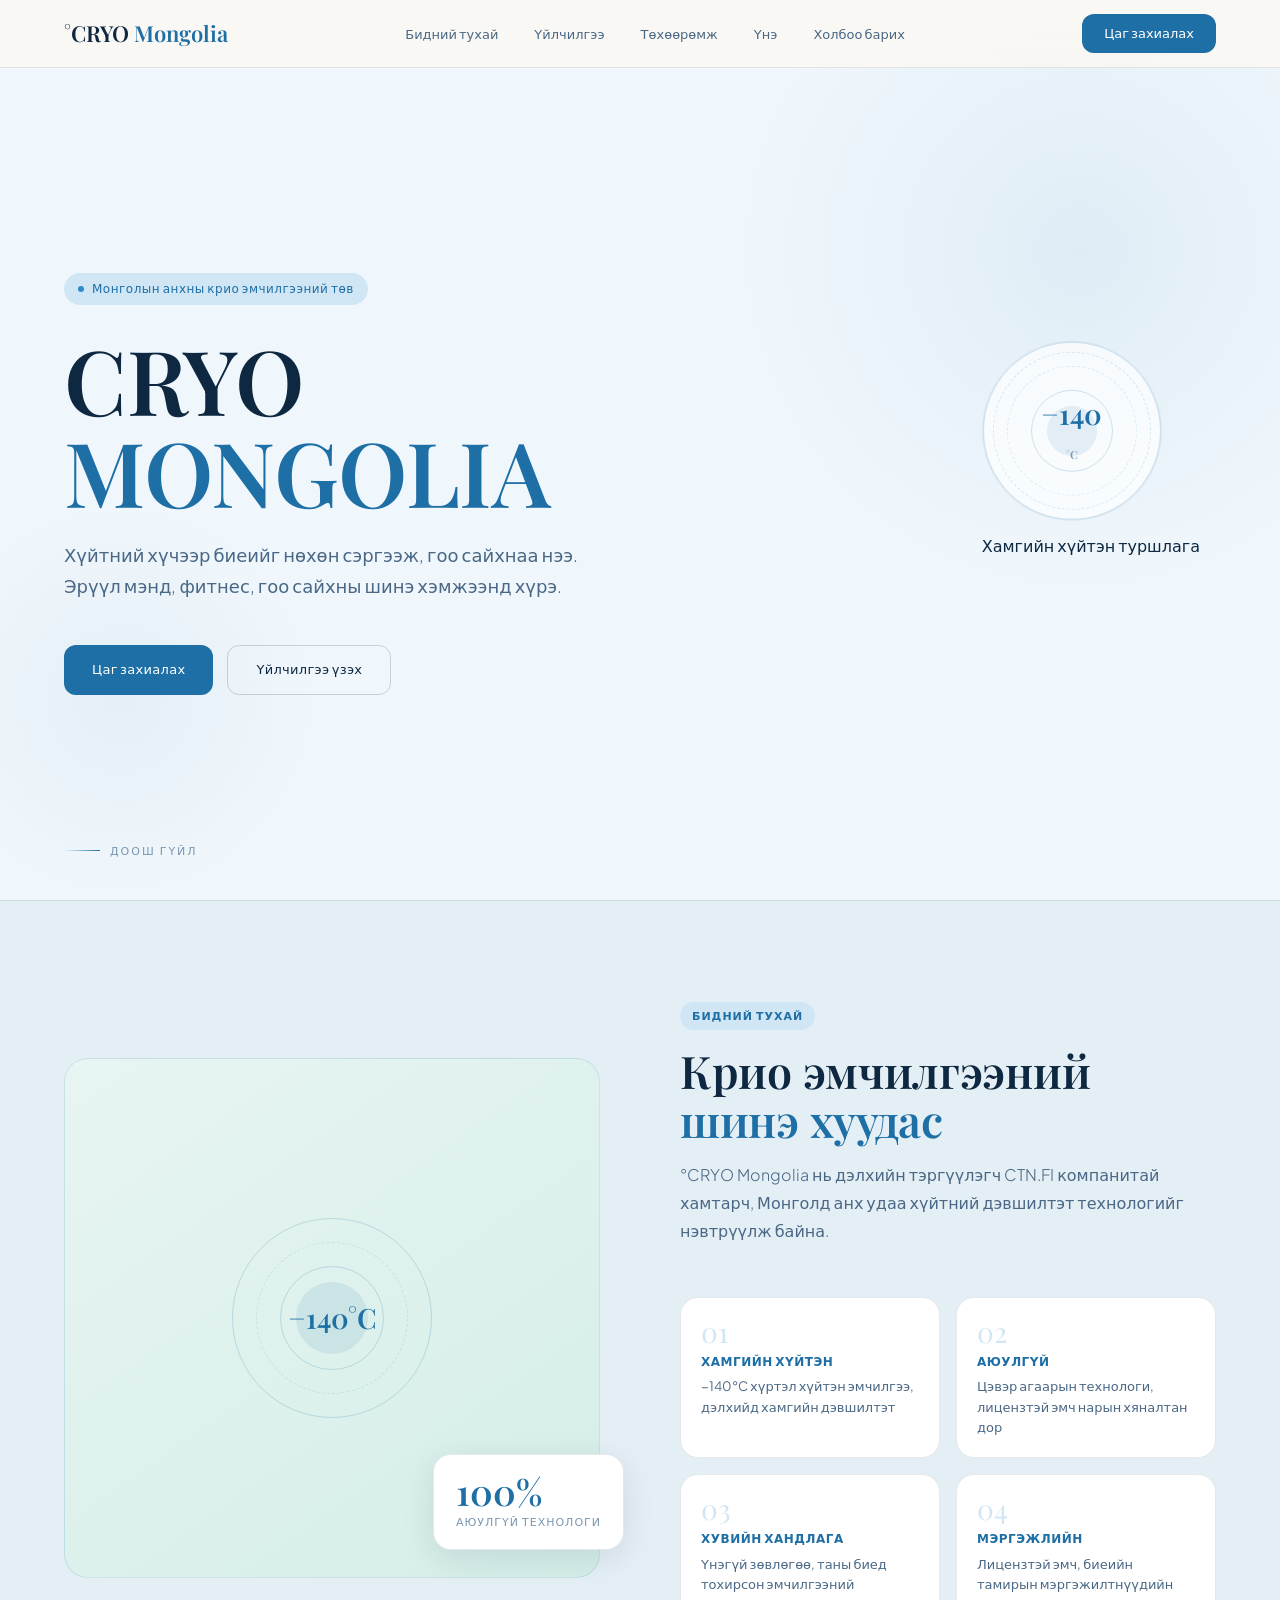
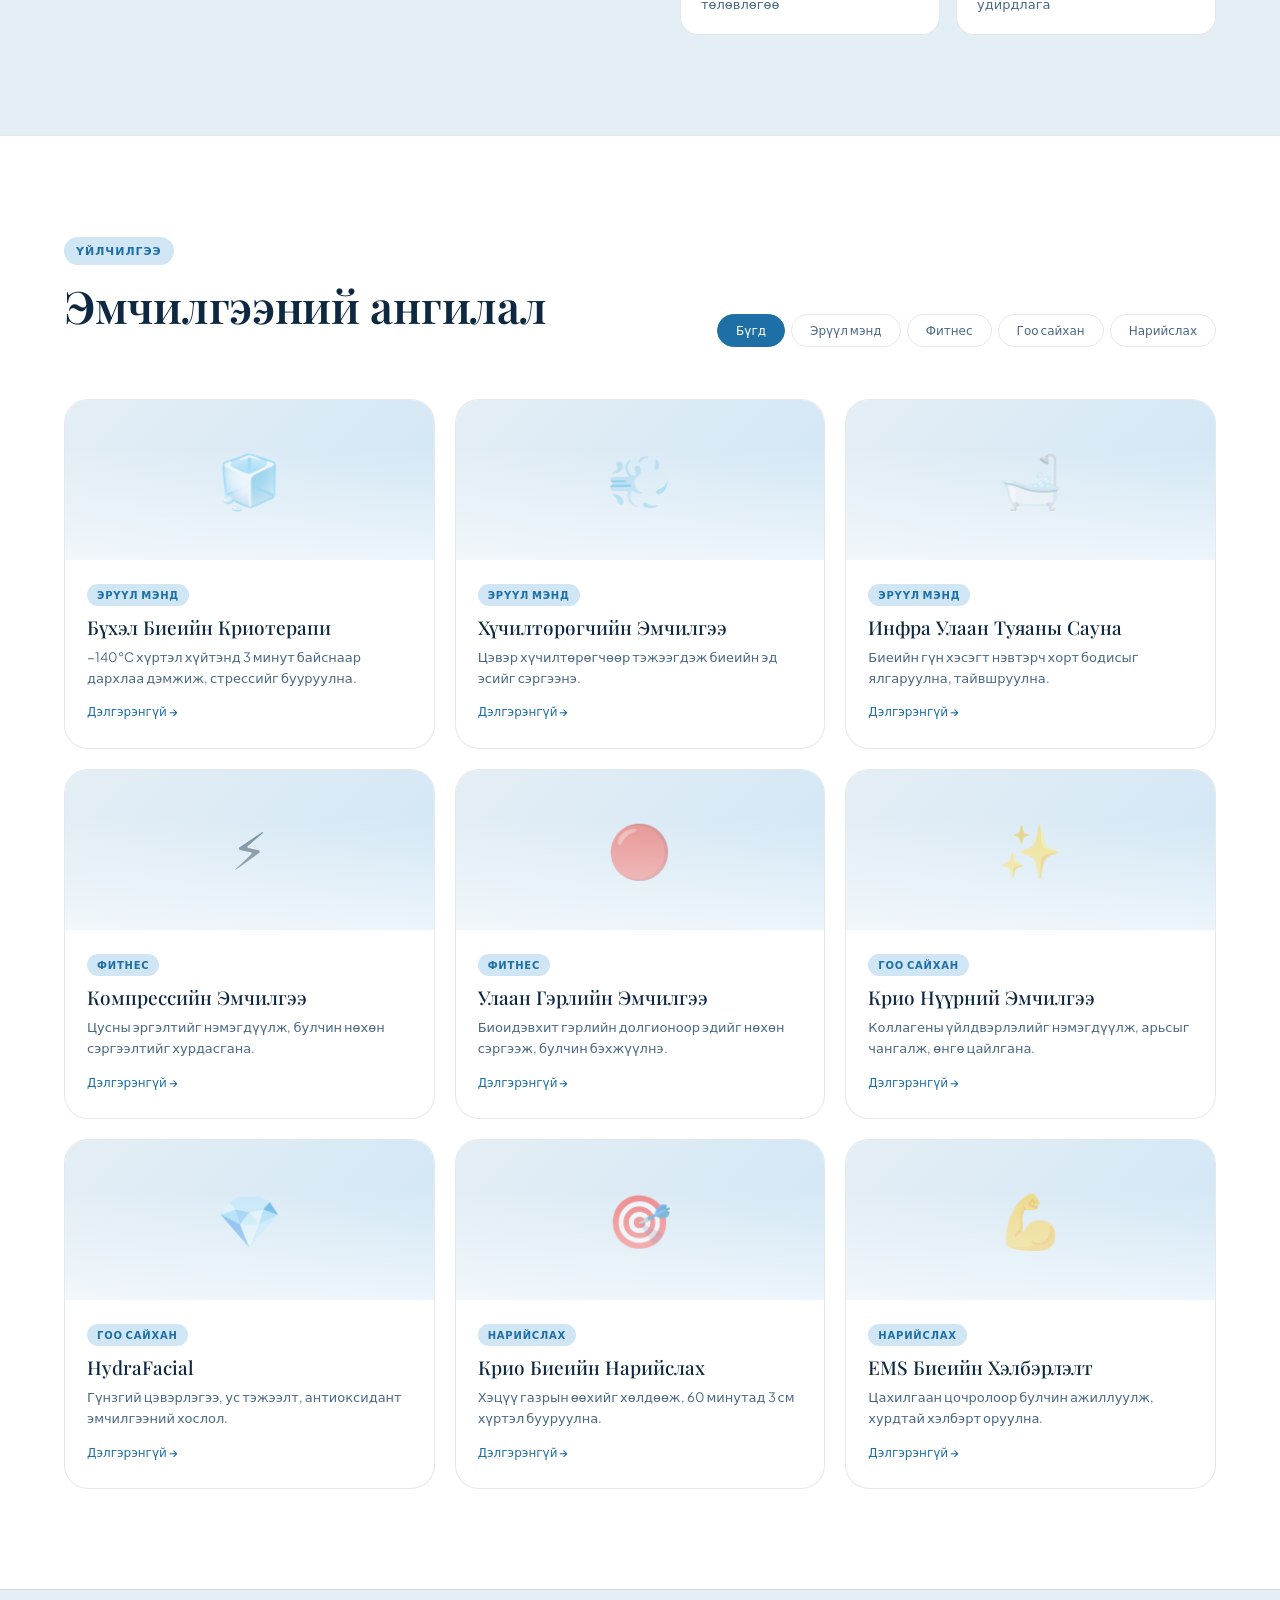
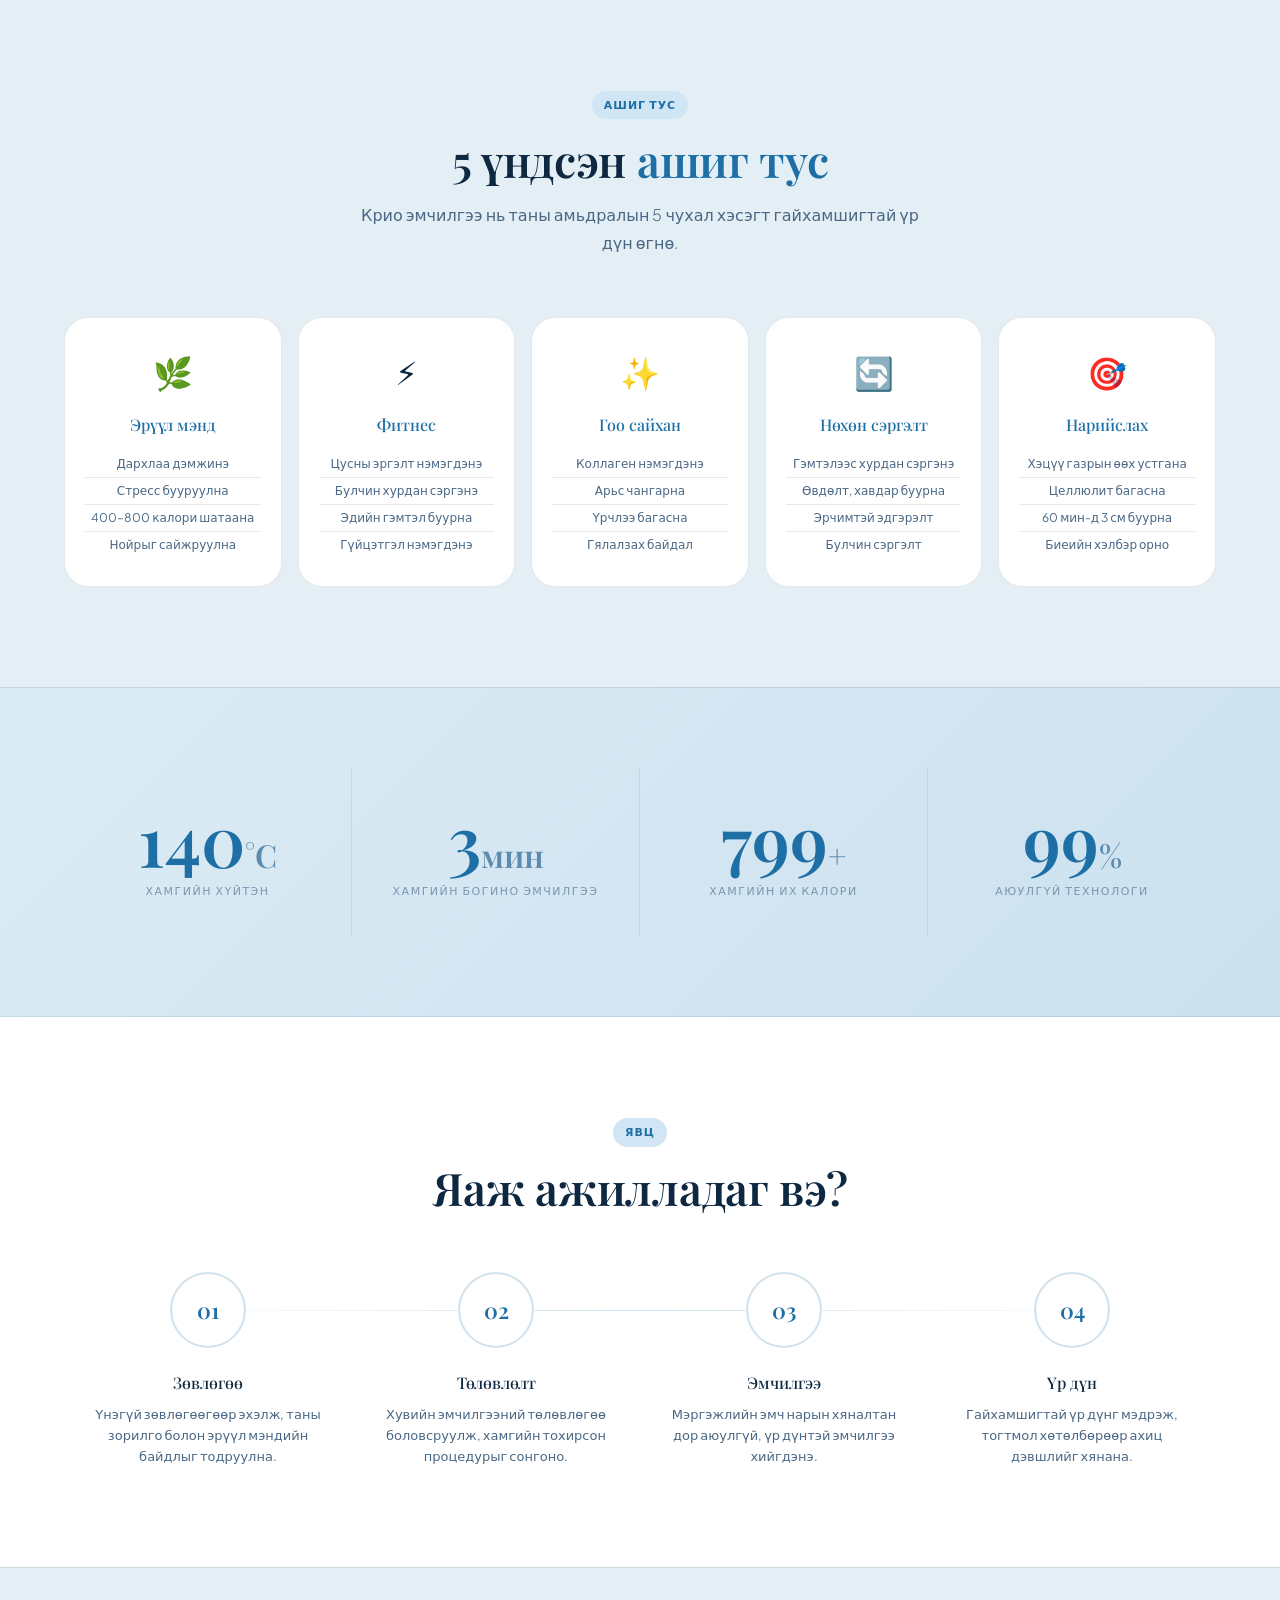
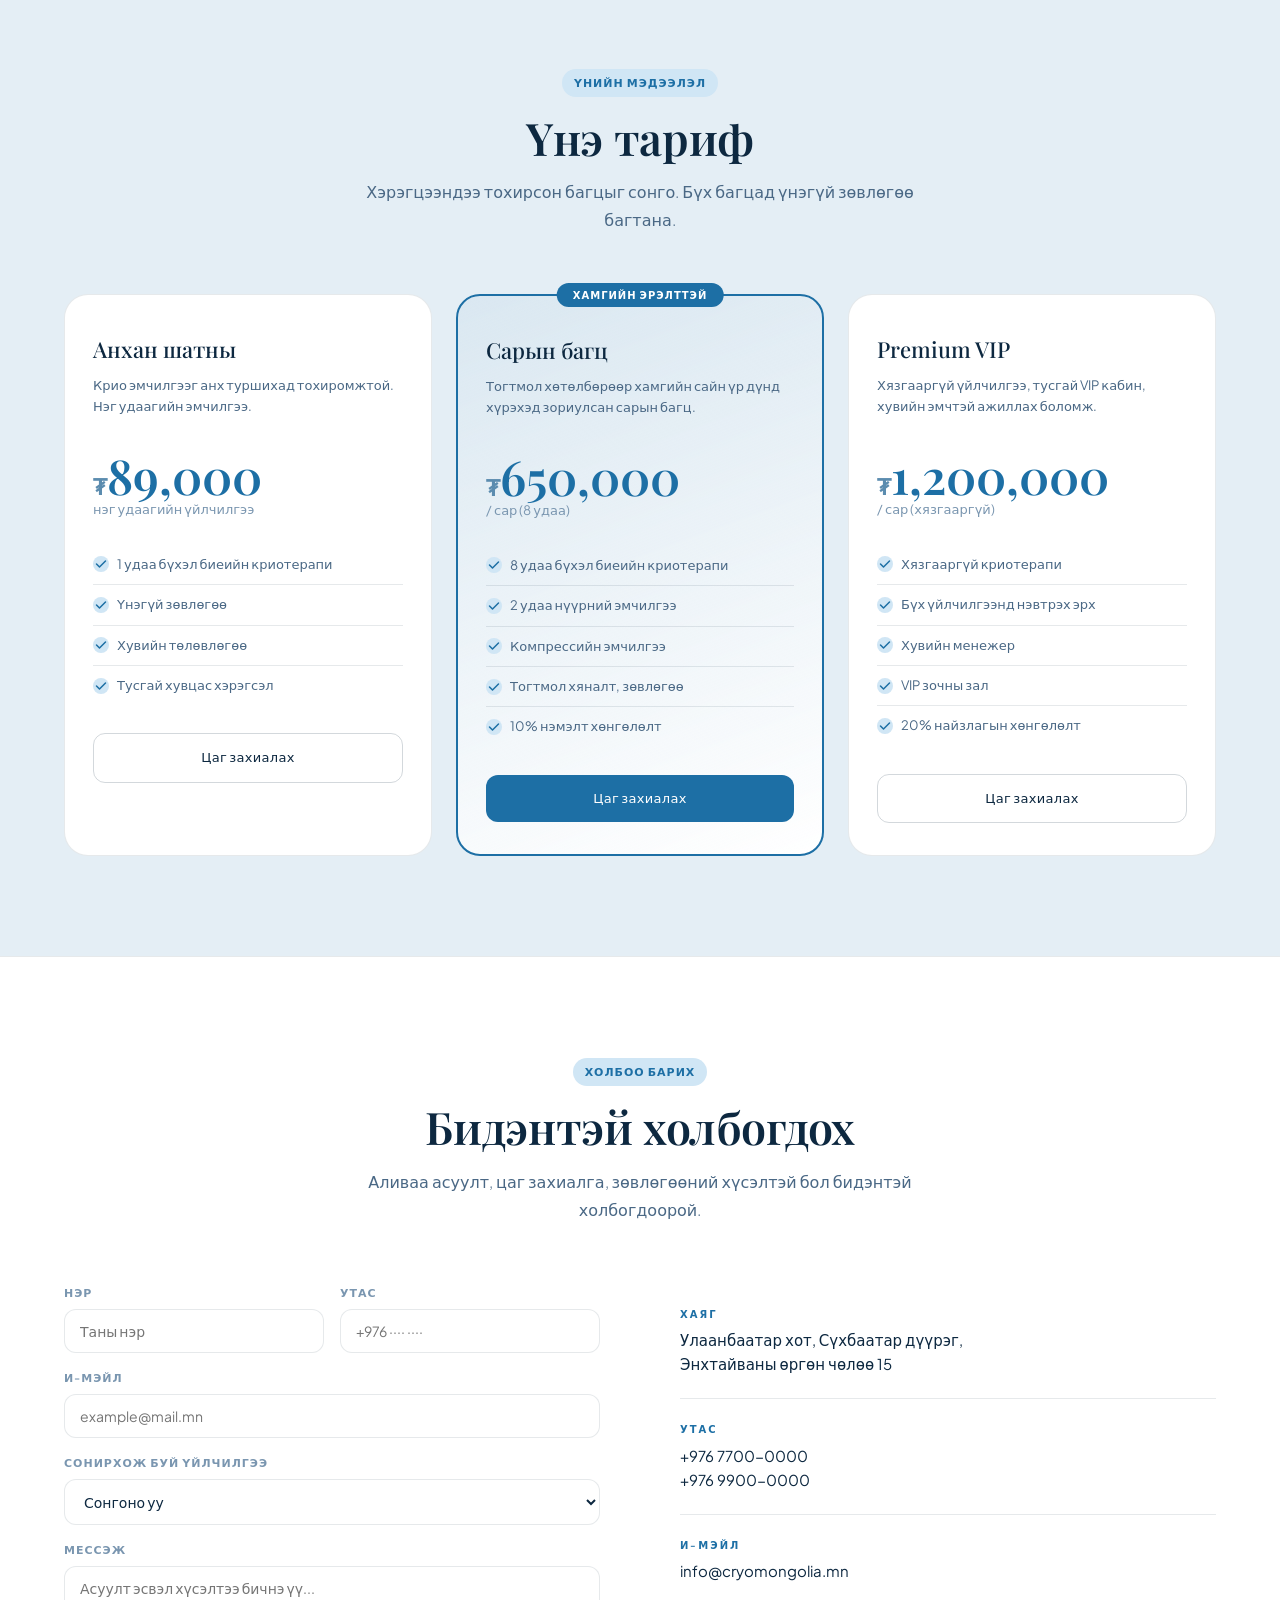
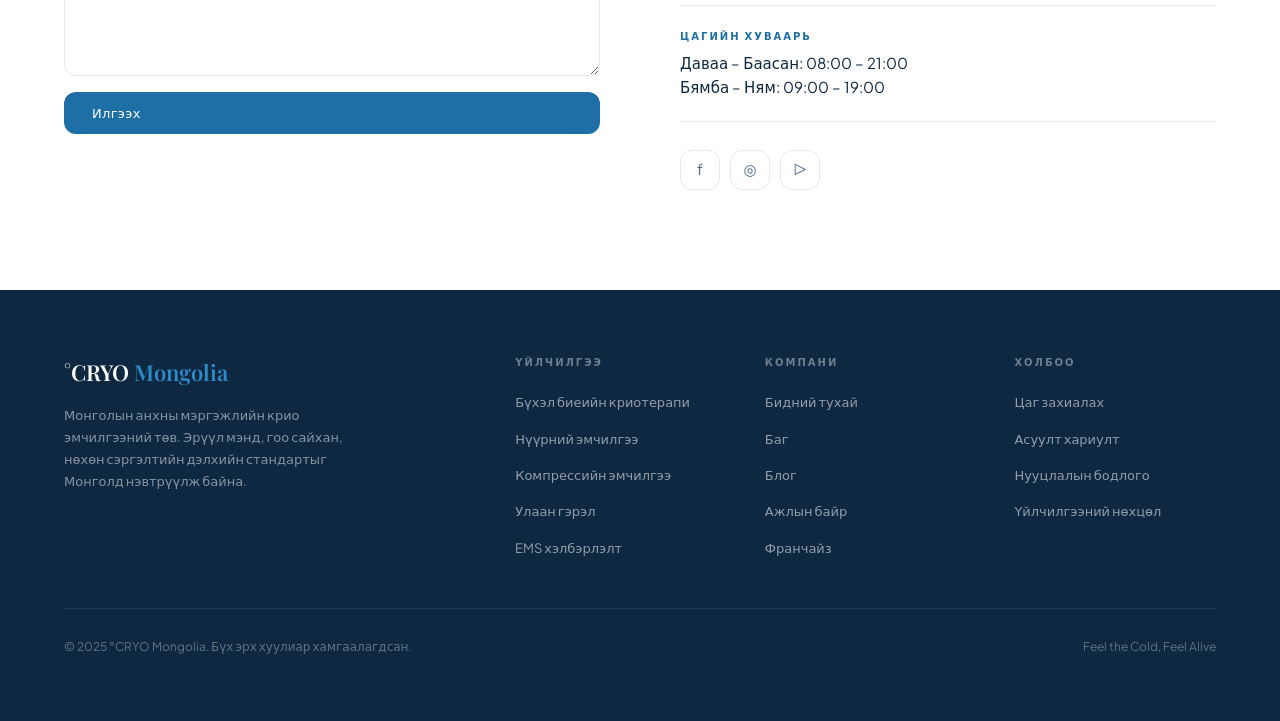
==== commit ef11d8c6: "html add" ====
--- a/index.html
+++ b/index.html
@@ -3,6 +3,21 @@
 <head>
   <meta charset="UTF-8"/>
   <meta name="viewport" content="width=device-width,initial-scale=1.0"/>
+  <!-- Open Graph / Facebook Messenger -->
+<meta property="og:type"        content="website"/>
+<meta property="og:url"         content="https://cryomongolia.mn/"/>
+<meta property="og:title"       content="°CRYO Mongolia – Эрүүл мэнд · Гоо сайхан · Нөхөн сэргэлт"/>
+<meta property="og:description" content="Монголын анхны мэргэжлийн крио эмчилгээний төв. −140°C хүйтний хүчээр биеийг нөхөн сэргээ."/>
+<meta property="og:image"       content="https://cryomongolia.mn/og-image.jpg"/>
+<meta property="og:image:width"  content="1200"/>
+<meta property="og:image:height" content="630"/>
+<meta property="og:locale"      content="mn_MN"/>
+
+<!-- Twitter / iMessage -->
+<meta name="twitter:card"        content="summary_large_image"/>
+<meta name="twitter:title"       content="°CRYO Mongolia"/>
+<meta name="twitter:description" content="Монголын анхны крио эмчилгээний төв. −140°C хүйтний хүчээр биеийг нөхөн сэргээ."/>
+<meta name="twitter:image"       content="https://cryomongolia.mn/og-image.jpg"/>
   <title>°CRYO Mongolia – Эрүүл мэнд · Гоо сайхан · Нөхөн сэргэлт</title>
   <link href="https://fonts.googleapis.com/css2?family=Playfair+Display:wght@400;500;600&family=Plus+Jakarta+Sans:wght@300;400;500;600&display=swap" rel="stylesheet"/>
   <link rel="stylesheet" href="index.css"/>
--- a/index.css
+++ b/index.css
@@ -1,22 +1,22 @@
 @import url('https://fonts.googleapis.com/css2?family=Playfair+Display:wght@400;500;600&family=Plus+Jakarta+Sans:wght@300;400;500;600&display=swap');
 
 :root {
-  --bg-page:    #faf8f4;
-  --bg-surface: #f4f1eb;
+  --bg-page:    #f0f7fc;
+  --bg-surface: #e4eef5;
   --bg-card:    #ffffff;
-  --bg-subtle:  #f9f7f2;
-  --text-primary:   #2a1f1a;
-  --text-secondary: #6b5c52;
-  --text-muted:     #a08c80;
-  --accent:         #1f6b5e;
-  --accent-soft:    #d4ede8;
-  --accent-hover:   #165048;
-  --accent-mid:     #2d8c7c;
-  --gold:           #b8712e;
-  --gold-soft:      #f5e6d3;
-  --border:         rgba(42,31,26,.10);
-  --border-mid:     rgba(42,31,26,.18);
-  --border-strong:  rgba(42,31,26,.28);
+  --bg-subtle:  #eaf3f8;
+  --text-primary:   #0d2840;
+  --text-secondary: #4a6885;
+  --text-muted:     #7a96b0;
+  --accent:         #1d6fa5;
+  --accent-soft:    #d0e6f5;
+  --accent-hover:   #155785;
+  --accent-mid:     #2d8cc8;
+  --gold:           #5b8caf;
+  --gold-soft:      #dce8f0;
+  --border:         rgba(13,40,64,.10);
+  --border-mid:     rgba(13,40,64,.18);
+  --border-strong:  rgba(13,40,64,.28);
   --danger-soft:    #faeaea;
   --danger-text:    #8b2020;
   --warn-soft:      #fdf3e3;
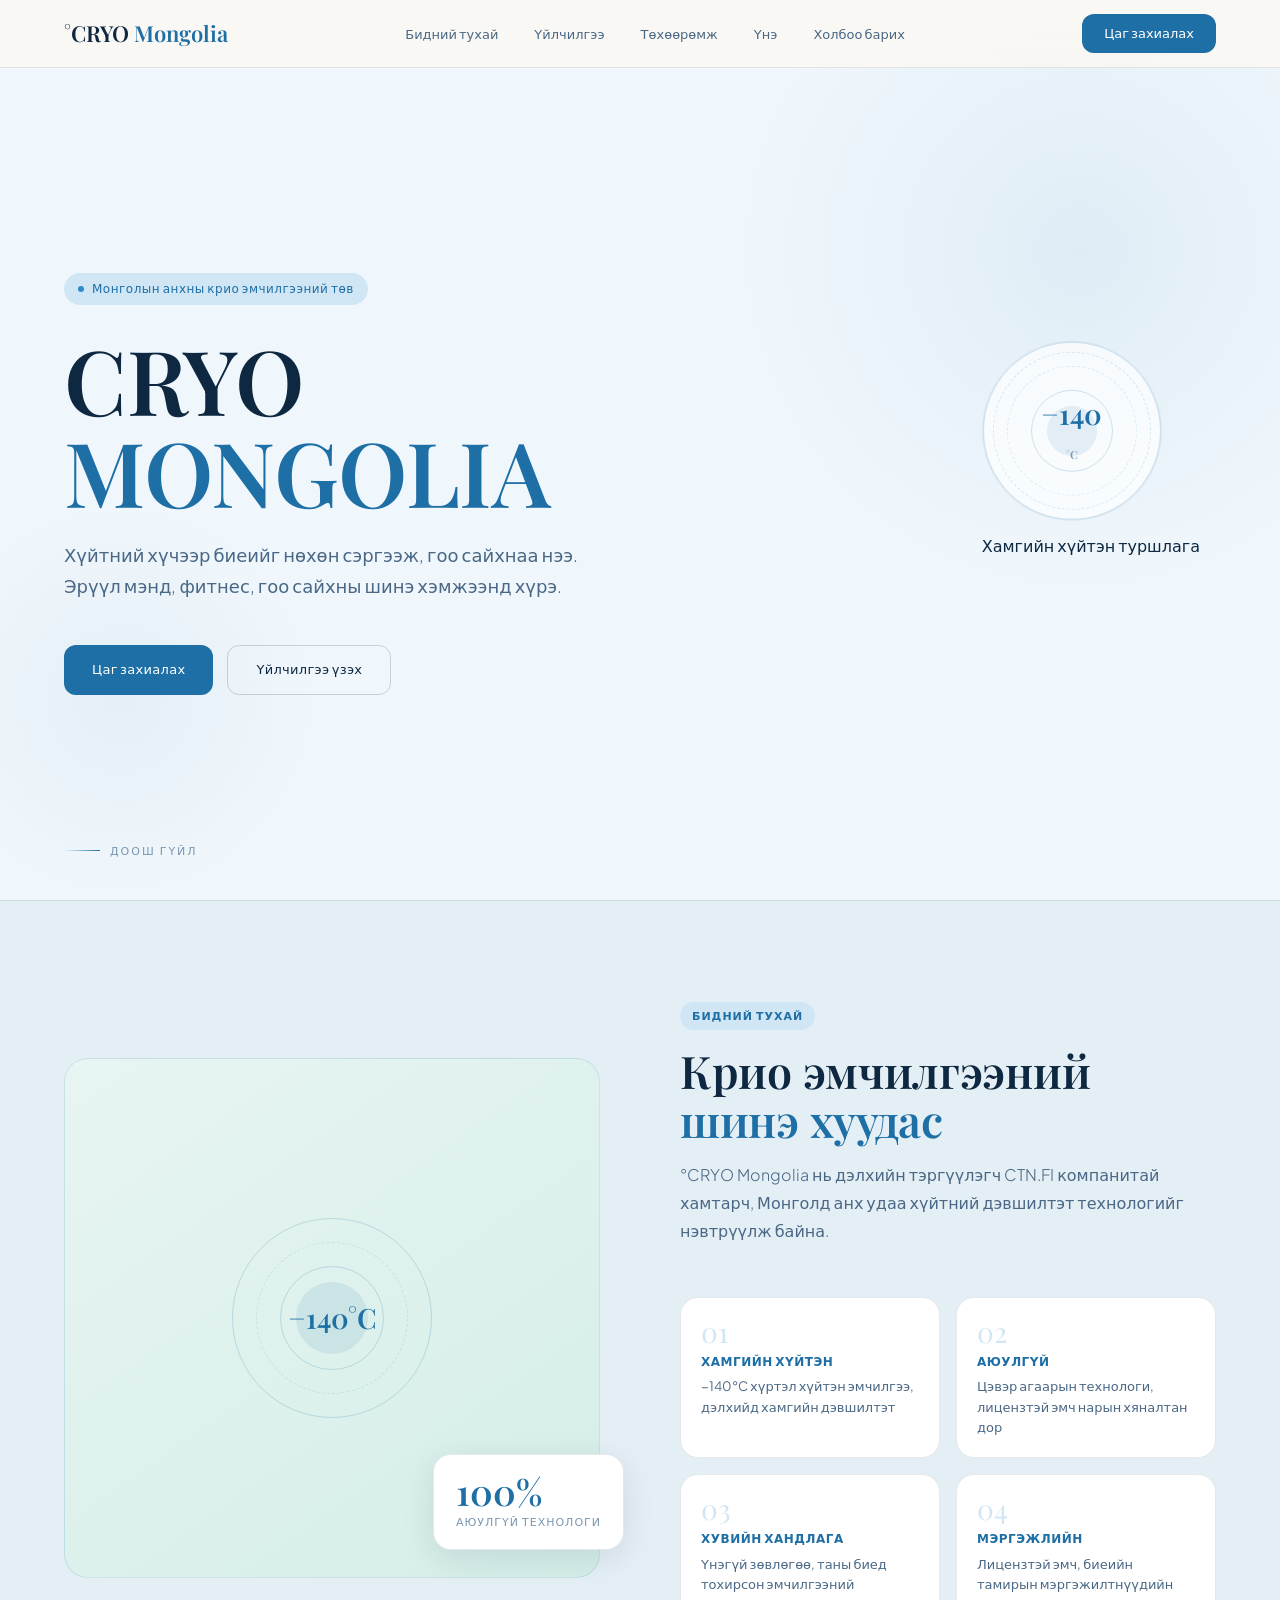
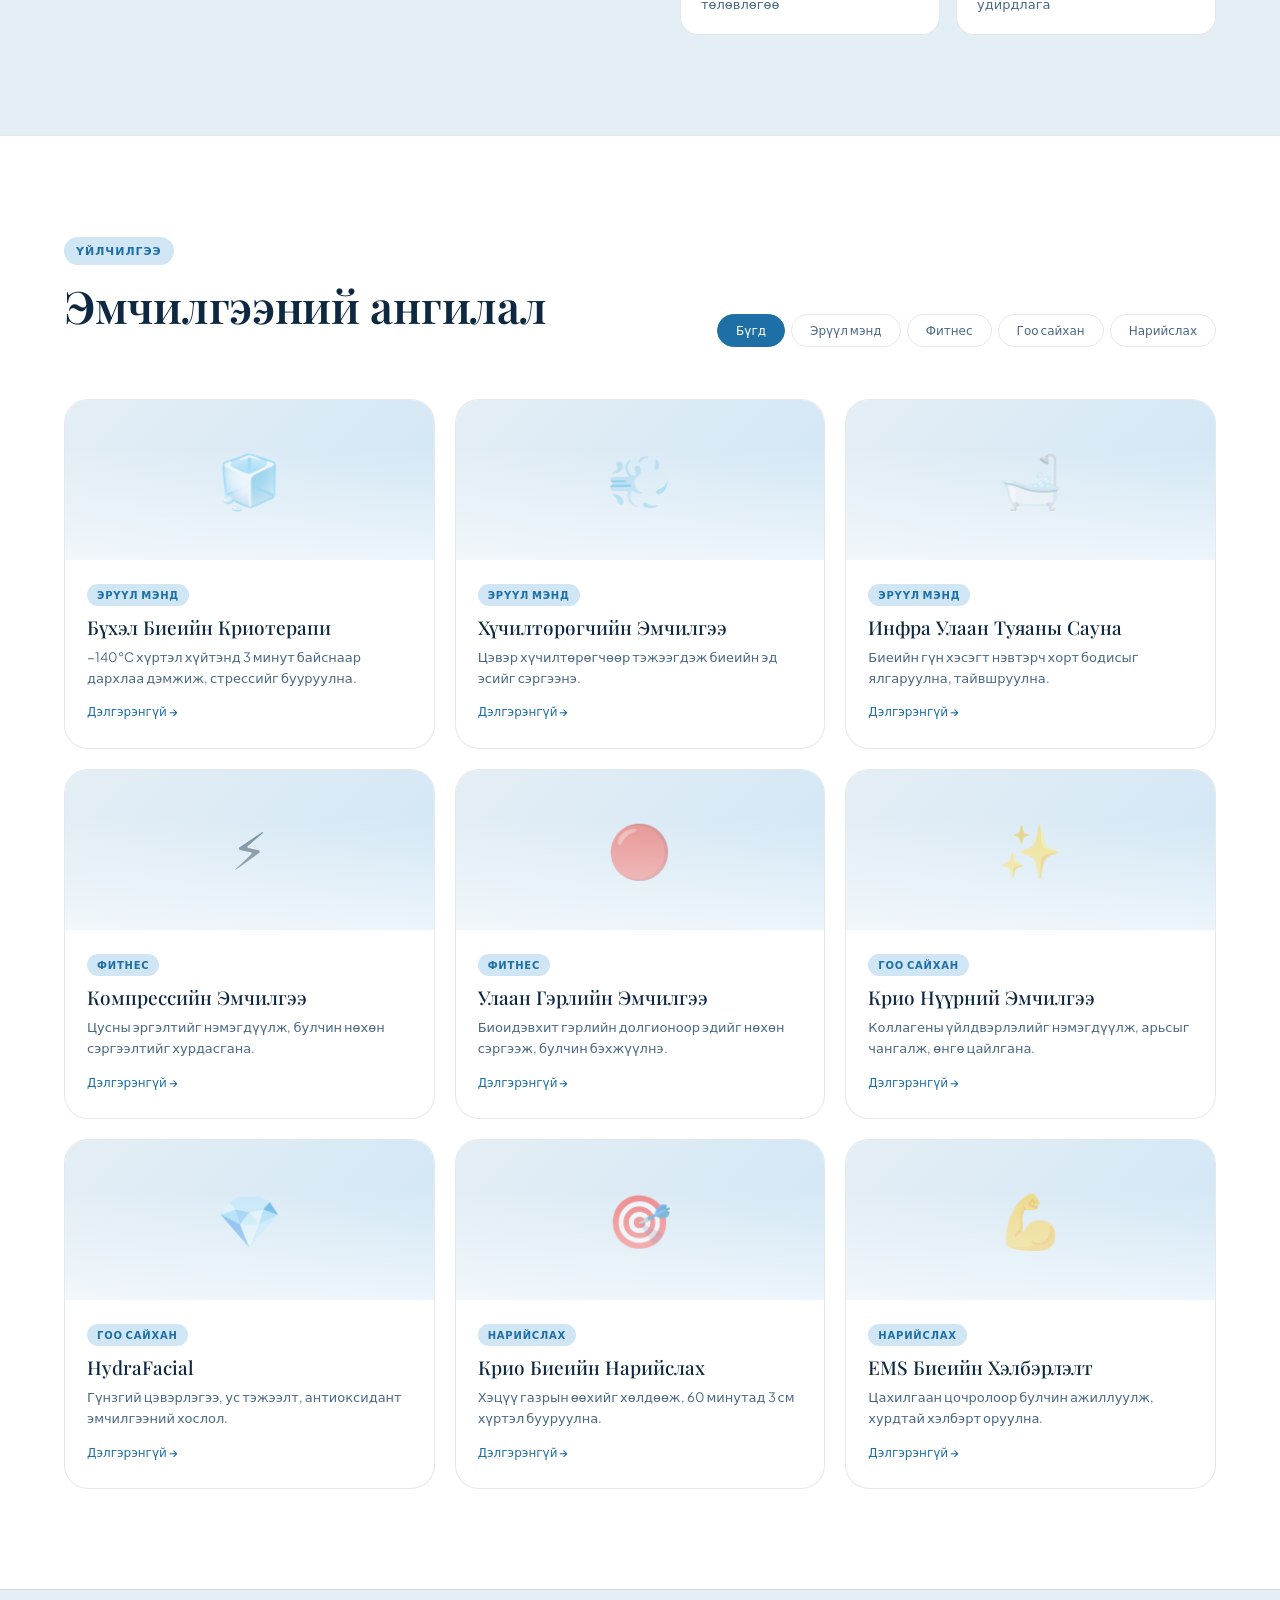
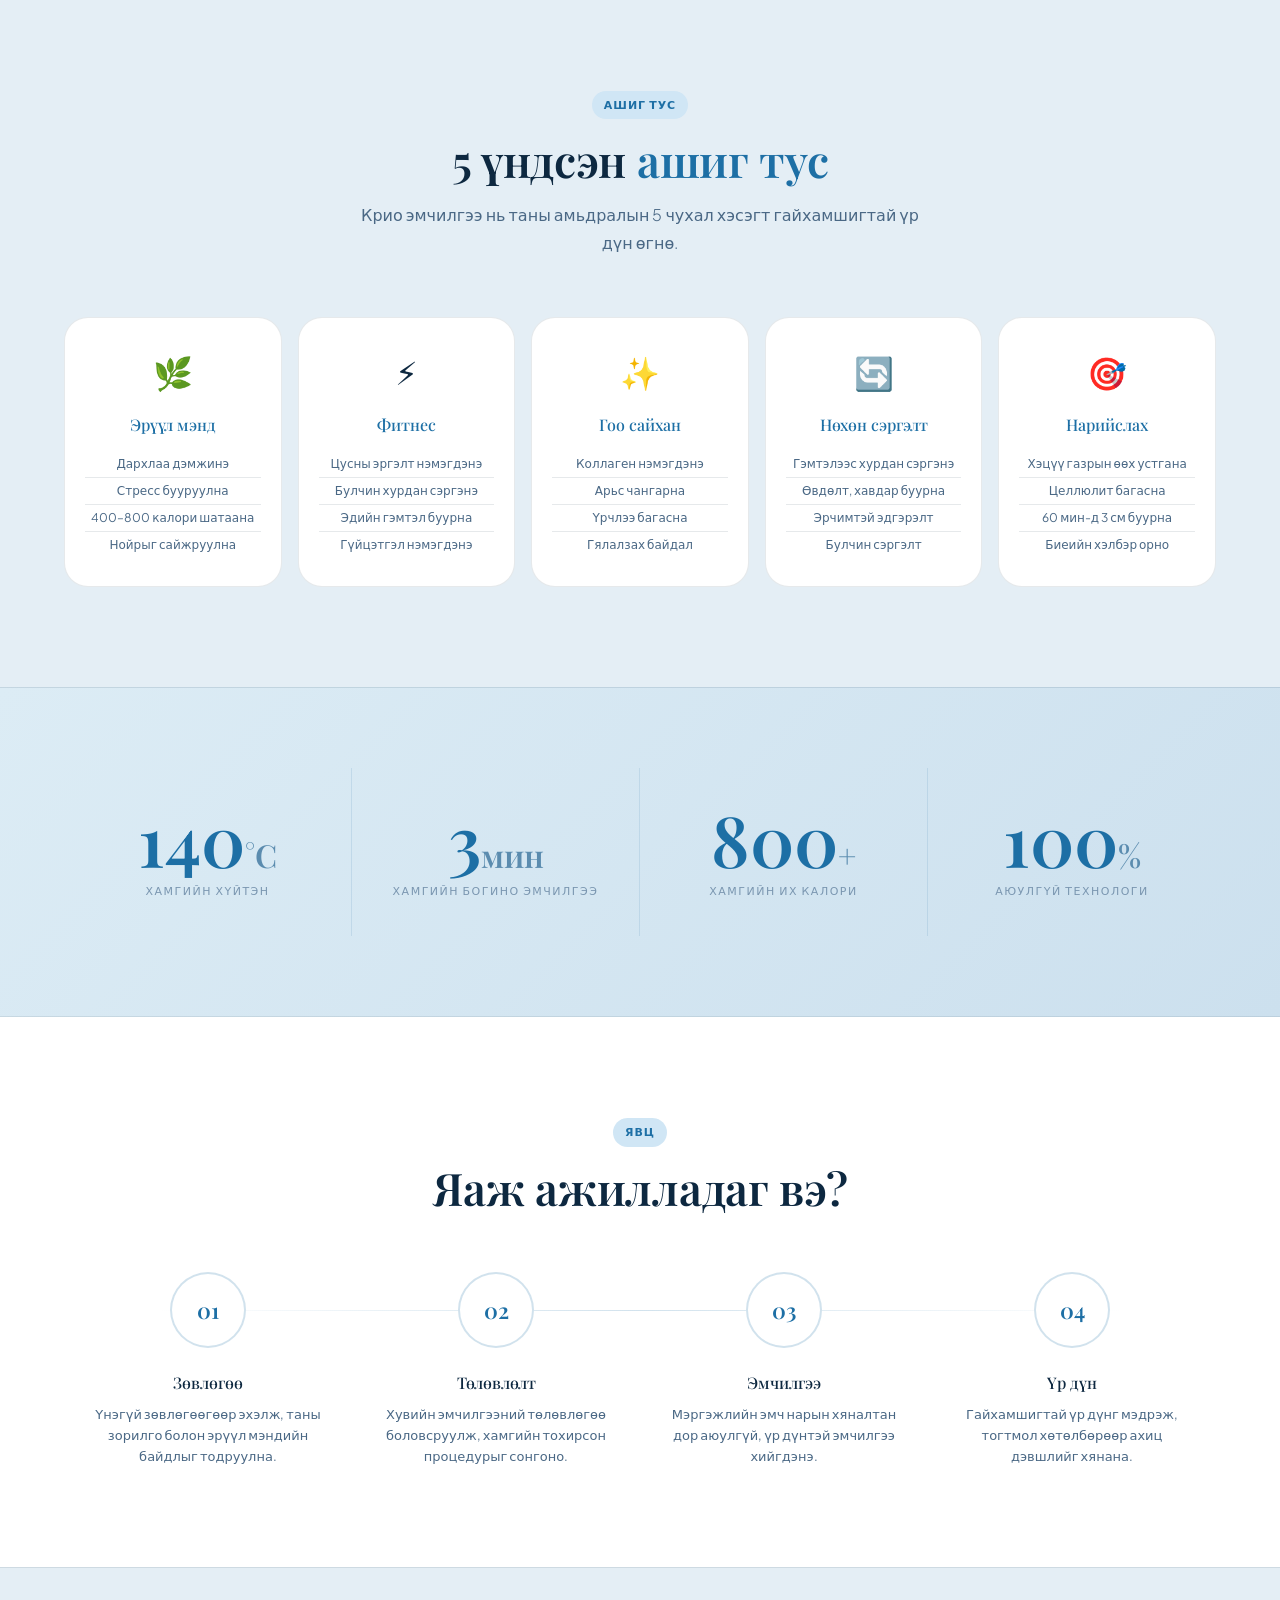
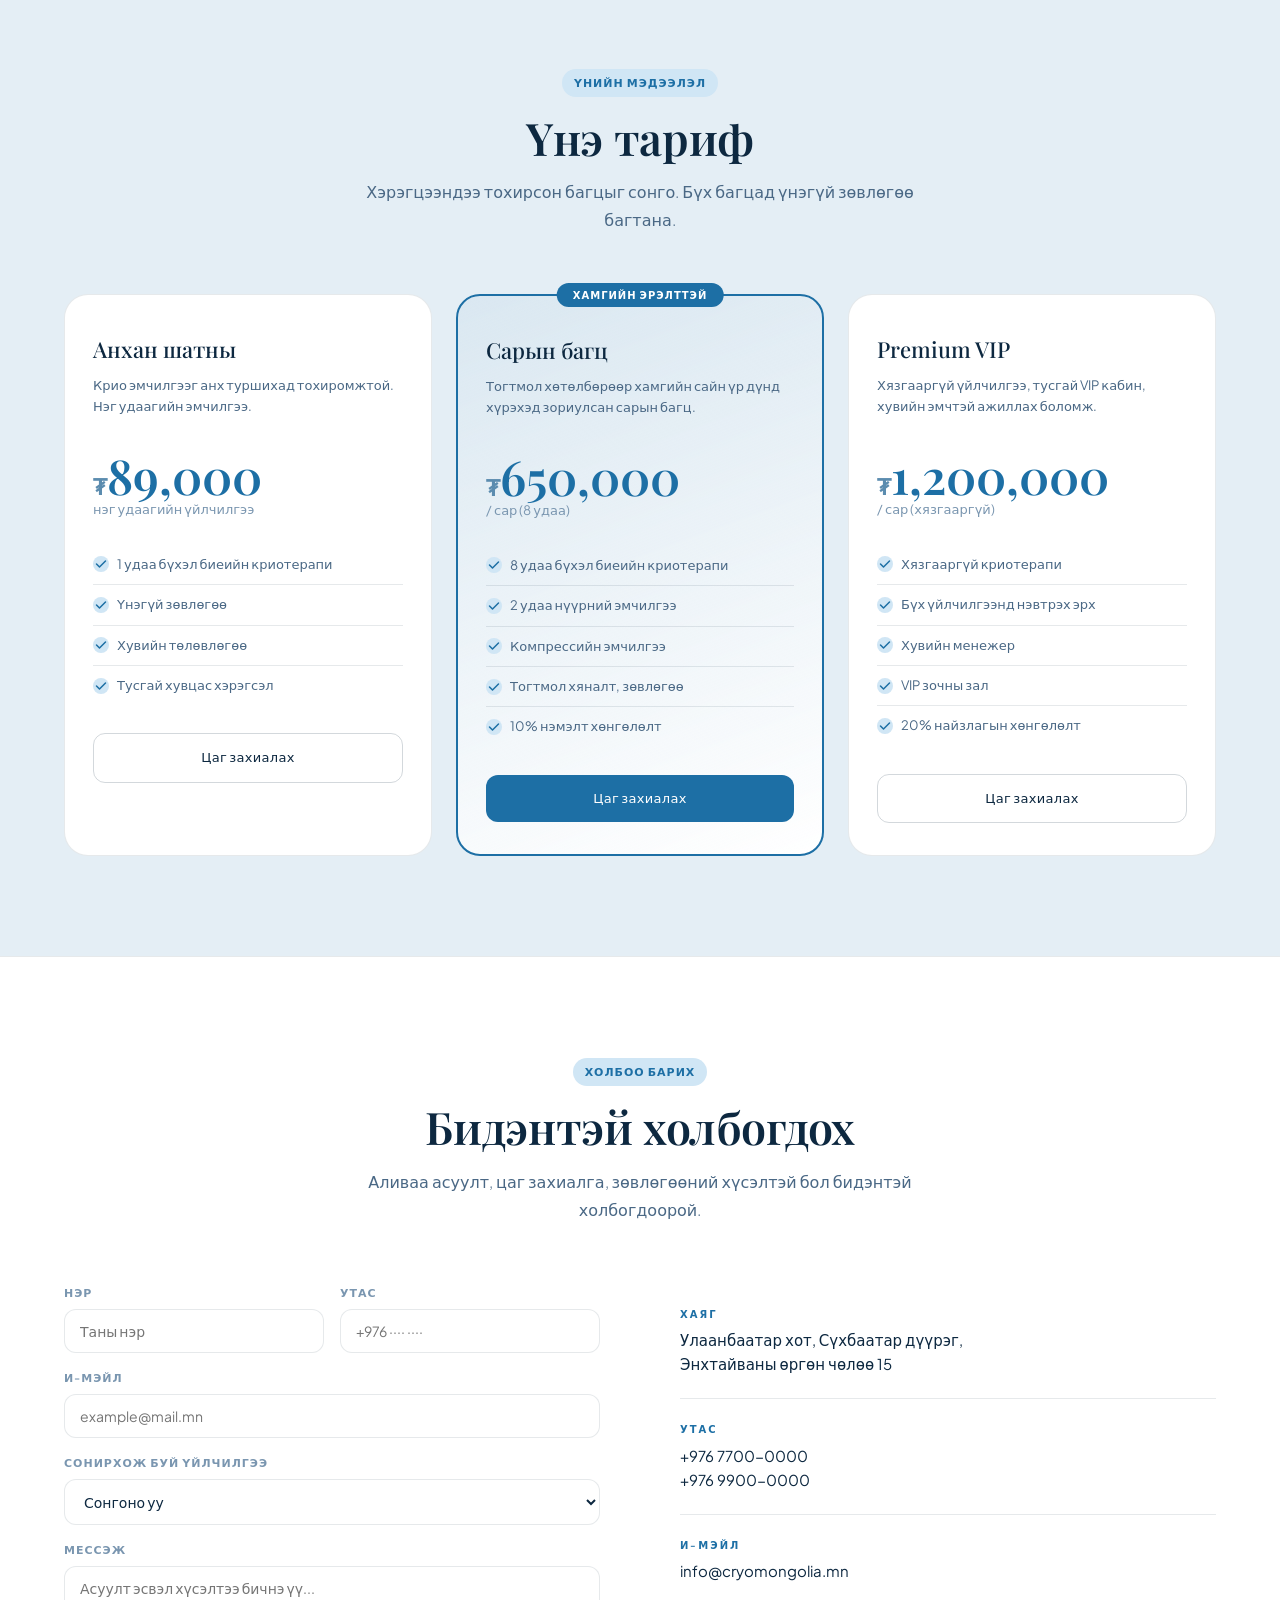
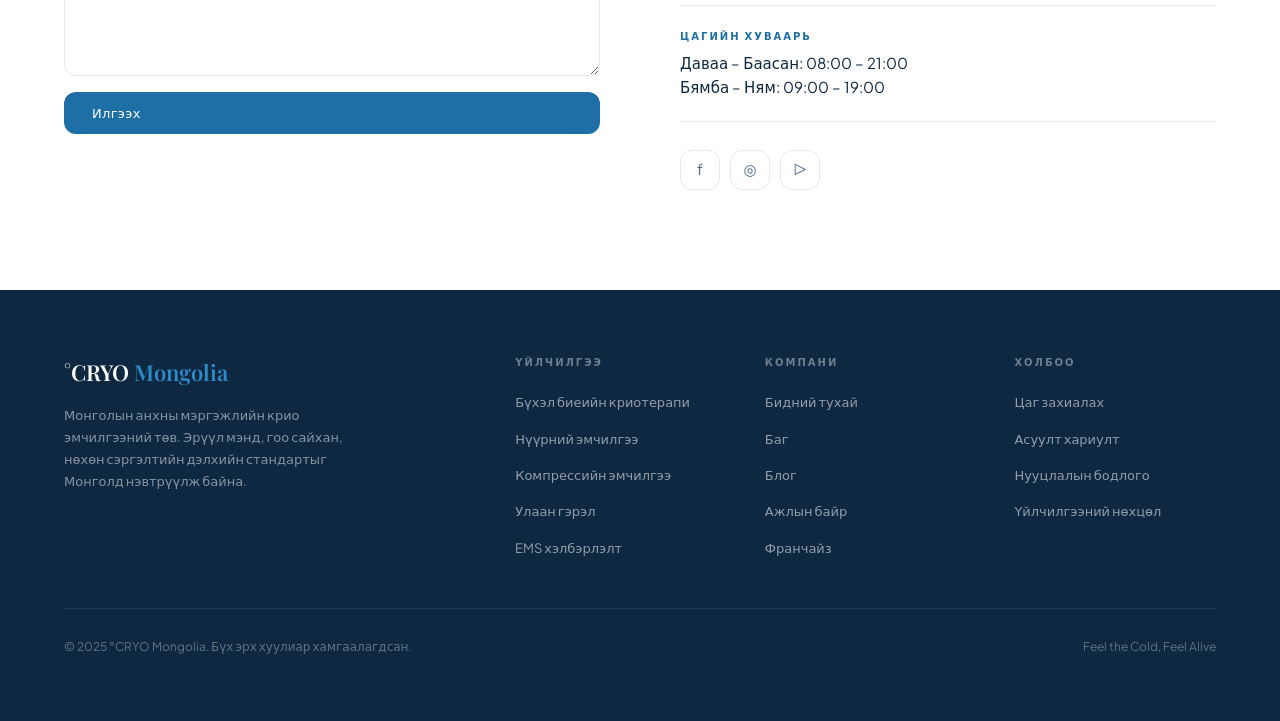
==== commit 4851966c: "update html" ====
--- a/index.html
+++ b/index.html
@@ -5,10 +5,10 @@
   <meta name="viewport" content="width=device-width,initial-scale=1.0"/>
   <!-- Open Graph / Facebook Messenger -->
 <meta property="og:type"        content="website"/>
-<meta property="og:url"         content="https://cryomongolia.mn/"/>
+<meta property="og:url"         content="cryomongolia.mn"/>
 <meta property="og:title"       content="°CRYO Mongolia – Эрүүл мэнд · Гоо сайхан · Нөхөн сэргэлт"/>
 <meta property="og:description" content="Монголын анхны мэргэжлийн крио эмчилгээний төв. −140°C хүйтний хүчээр биеийг нөхөн сэргээ."/>
-<meta property="og:image"       content="https://cryomongolia.mn/og-image.jpg"/>
+<meta property="og:image"       content="cryomongolia.mn/og-image.jpg"/>
 <meta property="og:image:width"  content="1200"/>
 <meta property="og:image:height" content="630"/>
 <meta property="og:locale"      content="mn_MN"/>
@@ -17,7 +17,7 @@
 <meta name="twitter:card"        content="summary_large_image"/>
 <meta name="twitter:title"       content="°CRYO Mongolia"/>
 <meta name="twitter:description" content="Монголын анхны крио эмчилгээний төв. −140°C хүйтний хүчээр биеийг нөхөн сэргээ."/>
-<meta name="twitter:image"       content="https://cryomongolia.mn/og-image.jpg"/>
+<meta name="twitter:image"       content="cryomongolia.mn/og-image.jpg"/>
   <title>°CRYO Mongolia – Эрүүл мэнд · Гоо сайхан · Нөхөн сэргэлт</title>
   <link href="https://fonts.googleapis.com/css2?family=Playfair+Display:wght@400;500;600&family=Plus+Jakarta+Sans:wght@300;400;500;600&display=swap" rel="stylesheet"/>
   <link rel="stylesheet" href="index.css"/>
